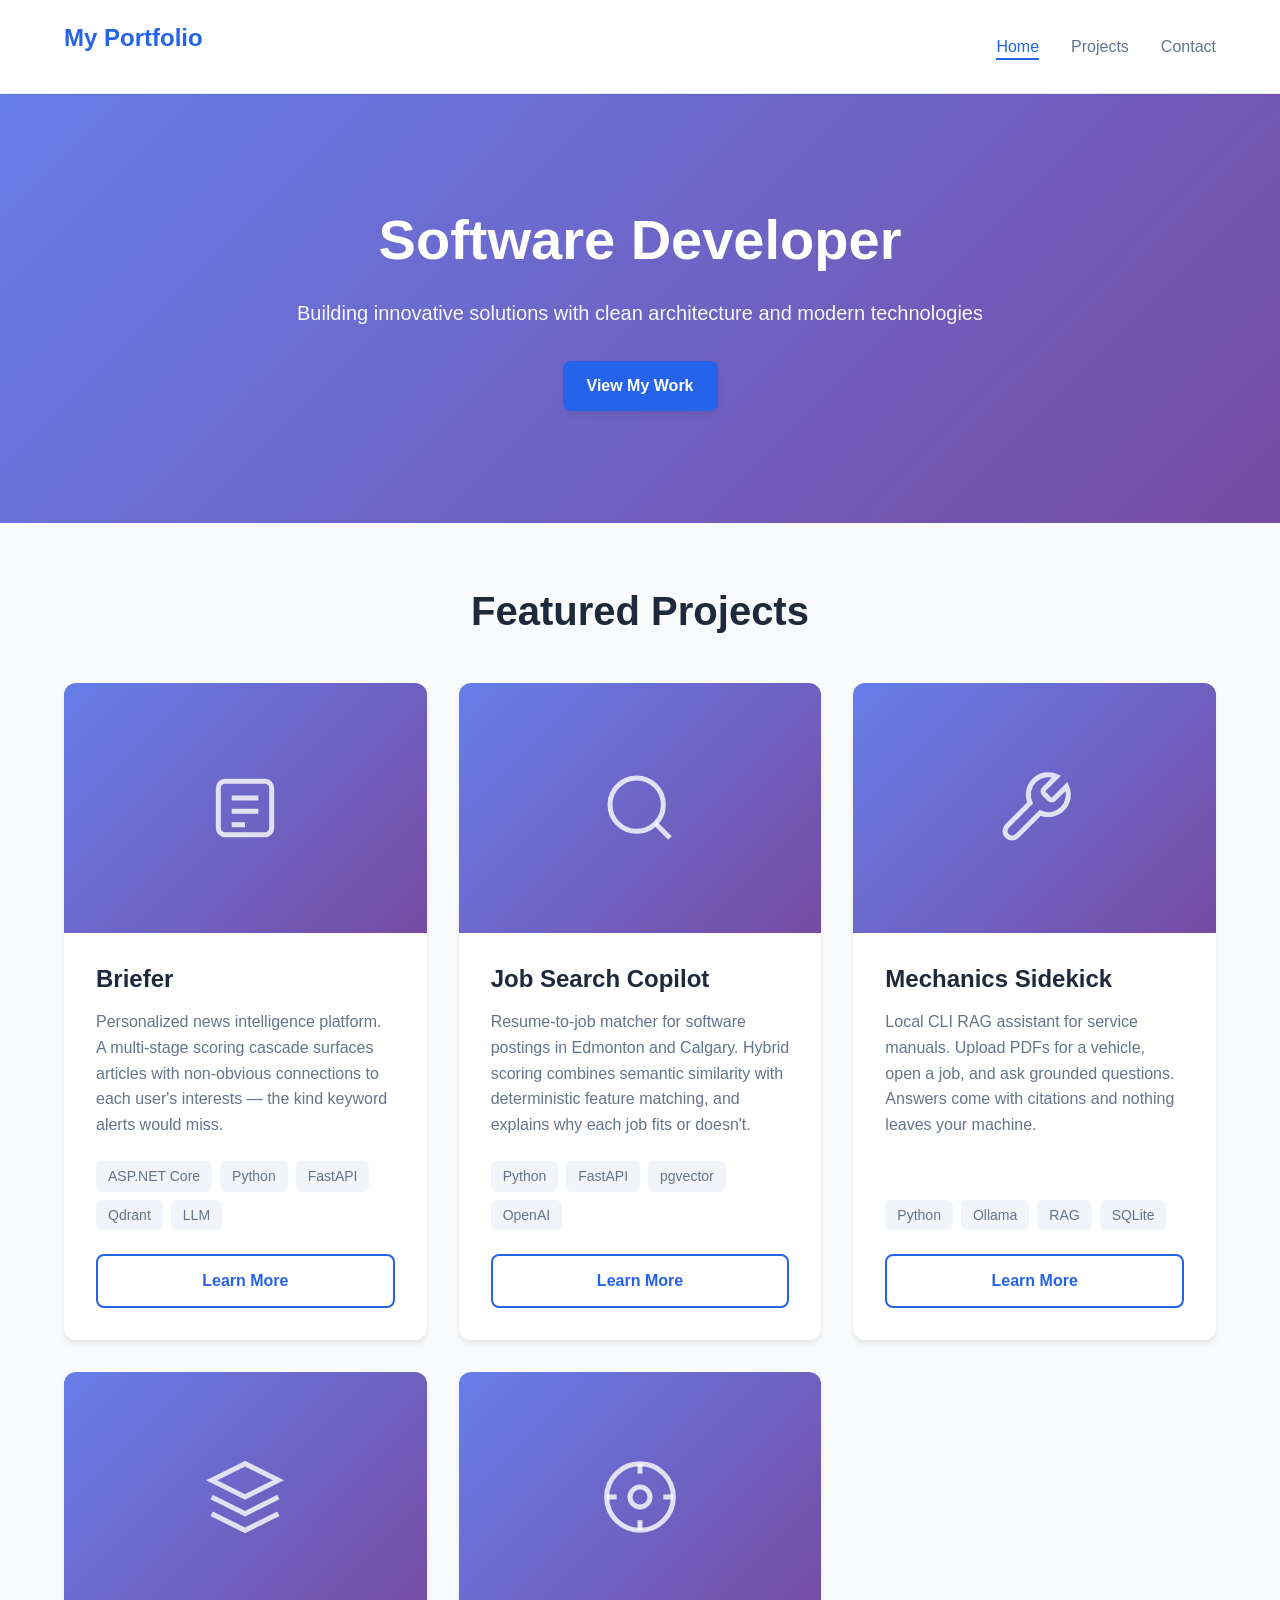
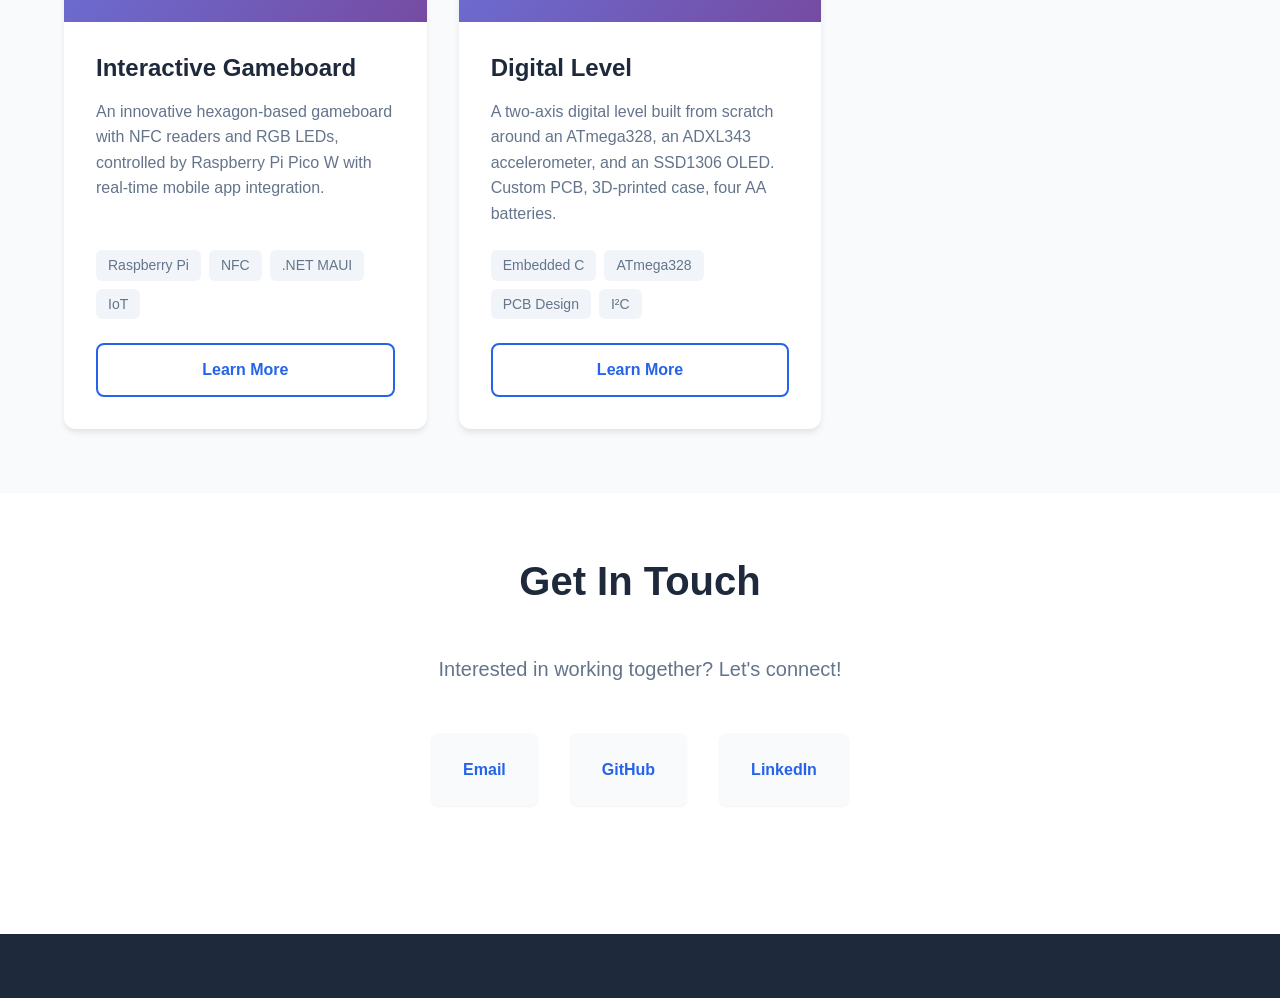
==== index.html @ e0c2ae53 "Add project pages and refresh site content" ====
<!DOCTYPE html>
<html lang="en">
<head>
    <meta charset="UTF-8">
    <meta name="viewport" content="width=device-width, initial-scale=1.0">
    <title>Portfolio - Software Developer</title>
    <link rel="stylesheet" href="css/styles.css">
</head>
<body>
    <header class="header">
        <div class="container">
            <nav class="nav">
                <h1 class="logo">My Portfolio</h1>
                <ul class="nav-links">
                    <li><a href="#home">Home</a></li>
                    <li><a href="#projects">Projects</a></li>
                    <li><a href="#contact">Contact</a></li>
                </ul>
            </nav>
        </div>
    </header>

    <main>
        <!-- Hero Section -->
        <section id="home" class="hero">
            <div class="container">
                <div class="hero-content">
                    <h2 class="hero-title">Software Developer</h2>
                    <p class="hero-subtitle">Building innovative solutions with clean architecture and modern technologies</p>
                    <a href="#projects" class="btn btn-primary">View My Work</a>
                </div>
            </div>
        </section>

        <!-- Projects Section -->
        <section id="projects" class="projects">
            <div class="container">
                <h2 class="section-title">Featured Projects</h2>
                <div class="projects-grid">
                    <!-- Project: Briefer -->
                    <article class="project-card" data-project="briefer">
                        <div class="project-image">
                            <div class="project-placeholder">
                                <svg class="project-icon" viewBox="0 0 24 24" fill="none" stroke="currentColor">
                                    <rect x="4" y="4" width="16" height="16" rx="2"/>
                                    <line x1="8" y1="9" x2="16" y2="9"/>
                                    <line x1="8" y1="13" x2="16" y2="13"/>
                                    <line x1="8" y1="17" x2="12" y2="17"/>
                                </svg>
                            </div>
                        </div>
                        <div class="project-content">
                            <h3 class="project-title">Briefer</h3>
                            <p class="project-description">
                                Personalized news intelligence platform. A multi-stage scoring cascade surfaces articles with non-obvious connections to each user's interests — the kind keyword alerts would miss.
                            </p>
                            <div class="project-tags">
                                <span class="tag">ASP.NET Core</span>
                                <span class="tag">Python</span>
                                <span class="tag">FastAPI</span>
                                <span class="tag">Qdrant</span>
                                <span class="tag">LLM</span>
                            </div>
                            <a href="projects/briefer.html" class="btn btn-secondary">Learn More</a>
                        </div>
                    </article>

                    <!-- Project: Job Search Copilot -->
                    <article class="project-card" data-project="job-search-copilot">
                        <div class="project-image">
                            <div class="project-placeholder">
                                <svg class="project-icon" viewBox="0 0 24 24" fill="none" stroke="currentColor">
                                    <circle cx="11" cy="11" r="8"/>
                                    <line x1="21" y1="21" x2="16.65" y2="16.65"/>
                                </svg>
                            </div>
                        </div>
                        <div class="project-content">
                            <h3 class="project-title">Job Search Copilot</h3>
                            <p class="project-description">
                                Resume-to-job matcher for software postings in Edmonton and Calgary. Hybrid scoring combines semantic similarity with deterministic feature matching, and explains why each job fits or doesn't.
                            </p>
                            <div class="project-tags">
                                <span class="tag">Python</span>
                                <span class="tag">FastAPI</span>
                                <span class="tag">pgvector</span>
                                <span class="tag">OpenAI</span>
                            </div>
                            <a href="projects/job-search-copilot.html" class="btn btn-secondary">Learn More</a>
                        </div>
                    </article>

                    <!-- Project: Mechanics Sidekick -->
                    <article class="project-card" data-project="mechanics-sidekick">
                        <div class="project-image">
                            <div class="project-placeholder">
                                <svg class="project-icon" viewBox="0 0 24 24" fill="none" stroke="currentColor">
                                    <path d="M14.7 6.3a1 1 0 0 0 0 1.4l1.6 1.6a1 1 0 0 0 1.4 0l3.77-3.77a6 6 0 0 1-7.94 7.94l-6.91 6.91a2.12 2.12 0 0 1-3-3l6.91-6.91a6 6 0 0 1 7.94-7.94l-3.76 3.76z"/>
                                </svg>
                            </div>
                        </div>
                        <div class="project-content">
                            <h3 class="project-title">Mechanics Sidekick</h3>
                            <p class="project-description">
                                Local CLI RAG assistant for service manuals. Upload PDFs for a vehicle, open a job, and ask grounded questions. Answers come with citations and nothing leaves your machine.
                            </p>
                            <div class="project-tags">
                                <span class="tag">Python</span>
                                <span class="tag">Ollama</span>
                                <span class="tag">RAG</span>
                                <span class="tag">SQLite</span>
                            </div>
                            <a href="projects/mechanics-sidekick.html" class="btn btn-secondary">Learn More</a>
                        </div>
                    </article>

                    <!-- Project: Interactive Gameboard -->
                    <article class="project-card" data-project="gameboard">
                        <div class="project-image">
                            <div class="project-placeholder">
                                <svg class="project-icon" viewBox="0 0 24 24" fill="none" stroke="currentColor">
                                    <path d="M12 2L2 7l10 5 10-5-10-5z"/>
                                    <path d="M2 17l10 5 10-5"/>
                                    <path d="M2 12l10 5 10-5"/>
                                </svg>
                            </div>
                        </div>
                        <div class="project-content">
                            <h3 class="project-title">Interactive Gameboard</h3>
                            <p class="project-description">
                                An innovative hexagon-based gameboard with NFC readers and RGB LEDs, controlled by Raspberry Pi Pico W with real-time mobile app integration.
                            </p>
                            <div class="project-tags">
                                <span class="tag">Raspberry Pi</span>
                                <span class="tag">NFC</span>
                                <span class="tag">.NET MAUI</span>
                                <span class="tag">IoT</span>
                            </div>
                            <a href="projects/gameboard.html" class="btn btn-secondary">Learn More</a>
                        </div>
                    </article>

                    <!-- Project: Digital Level -->
                    <article class="project-card" data-project="digital-level">
                        <div class="project-image">
                            <div class="project-placeholder">
                                <svg class="project-icon" viewBox="0 0 24 24" fill="none" stroke="currentColor">
                                    <circle cx="12" cy="12" r="10"/>
                                    <circle cx="12" cy="12" r="3"/>
                                    <line x1="12" y1="2" x2="12" y2="5"/>
                                    <line x1="12" y1="19" x2="12" y2="22"/>
                                    <line x1="2" y1="12" x2="5" y2="12"/>
                                    <line x1="19" y1="12" x2="22" y2="12"/>
                                </svg>
                            </div>
                        </div>
                        <div class="project-content">
                            <h3 class="project-title">Digital Level</h3>
                            <p class="project-description">
                                A two-axis digital level built from scratch around an ATmega328, an ADXL343 accelerometer, and an SSD1306 OLED. Custom PCB, 3D-printed case, four AA batteries.
                            </p>
                            <div class="project-tags">
                                <span class="tag">Embedded C</span>
                                <span class="tag">ATmega328</span>
                                <span class="tag">PCB Design</span>
                                <span class="tag">I²C</span>
                            </div>
                            <a href="projects/digital-level.html" class="btn btn-secondary">Learn More</a>
                        </div>
                    </article>
                </div>
            </div>
        </section>

        <!-- Contact Section -->
        <section id="contact" class="contact">
            <div class="container">
                <h2 class="section-title">Get In Touch</h2>
                <p class="contact-text">Interested in working together? Let's connect!</p>
                <div class="contact-links">
                    <a href="mailto:mark@bohaychuk.com" class="contact-link">Email</a>
                    <a href="https://github.com/mbohaychuk" class="contact-link" target="_blank">GitHub</a>
                    <a href="https://www.linkedin.com/in/mark-bohaychuk-a47a1b263" class="contact-link" target="_blank">LinkedIn</a>
                </div>
            </div>
        </section>
    </main>

    <footer class="footer">
        <div class="container">

        </div>
    </footer>

    <script src="js/main.js"></script>
</body>
</html>
---- css/styles.css ----
/* ===========================
   CSS Reset & Base Styles
   =========================== */
* {
    margin: 0;
    padding: 0;
    box-sizing: border-box;
}

:root {
    /* Color Palette */
    --primary-color: #2563eb;
    --primary-dark: #1e40af;
    --secondary-color: #64748b;
    --accent-color: #0ea5e9;
    --text-primary: #1e293b;
    --text-secondary: #64748b;
    --bg-primary: #ffffff;
    --bg-secondary: #f8fafc;
    --bg-tertiary: #f1f5f9;
    --border-color: #e2e8f0;
    --shadow-sm: 0 1px 2px 0 rgba(0, 0, 0, 0.05);
    --shadow-md: 0 4px 6px -1px rgba(0, 0, 0, 0.1);
    --shadow-lg: 0 10px 15px -3px rgba(0, 0, 0, 0.1);
    --shadow-xl: 0 20px 25px -5px rgba(0, 0, 0, 0.1);
    
    /* Typography */
    --font-primary: -apple-system, BlinkMacSystemFont, 'Segoe UI', Roboto, 'Helvetica Neue', Arial, sans-serif;
    --font-mono: 'Courier New', Courier, monospace;
    
    /* Spacing */
    --spacing-xs: 0.5rem;
    --spacing-sm: 1rem;
    --spacing-md: 1.5rem;
    --spacing-lg: 2rem;
    --spacing-xl: 3rem;
    --spacing-2xl: 4rem;
    
    /* Border Radius */
    --radius-sm: 0.375rem;
    --radius-md: 0.5rem;
    --radius-lg: 0.75rem;
    --radius-xl: 1rem;
    
    /* Transitions */
    --transition-fast: 150ms ease-in-out;
    --transition-base: 250ms ease-in-out;
    --transition-slow: 350ms ease-in-out;
}

html {
    scroll-behavior: smooth;
}

body {
    font-family: var(--font-primary);
    font-size: 16px;
    line-height: 1.6;
    color: var(--text-primary);
    background-color: var(--bg-primary);
    overflow-x: hidden;
}

/* ===========================
   Typography
   =========================== */
h1, h2, h3, h4, h5, h6 {
    font-weight: 700;
    line-height: 1.2;
    margin-bottom: var(--spacing-sm);
}

h1 { font-size: 2.5rem; }
h2 { font-size: 2rem; }
h3 { font-size: 1.5rem; }
h4 { font-size: 1.25rem; }

p {
    margin-bottom: var(--spacing-sm);
}

a {
    color: var(--primary-color);
    text-decoration: none;
    transition: color var(--transition-fast);
}

a:hover {
    color: var(--primary-dark);
}

/* ===========================
   Layout Components
   =========================== */
.container {
    max-width: 1200px;
    margin: 0 auto;
    padding: 0 var(--spacing-md);
}

/* ===========================
   Header & Navigation
   =========================== */
.header {
    background-color: var(--bg-primary);
    border-bottom: 1px solid var(--border-color);
    position: sticky;
    top: 0;
    z-index: 1000;
    box-shadow: var(--shadow-sm);
}

.nav {
    display: flex;
    justify-content: space-between;
    align-items: center;
    padding: var(--spacing-md) 0;
}

.logo {
    font-size: 1.5rem;
    font-weight: 700;
    color: var(--primary-color);
}

.logo a {
    color: var(--primary-color);
}

.nav-links {
    display: flex;
    list-style: none;
    gap: var(--spacing-lg);
}

.nav-links a {
    color: var(--text-secondary);
    font-weight: 500;
    transition: color var(--transition-fast);
}

.nav-links a:hover {
    color: var(--primary-color);
}

.back-link {
    color: var(--text-secondary);
    font-weight: 500;
    display: flex;
    align-items: center;
    gap: var(--spacing-xs);
    transition: color var(--transition-fast);
}

.back-link:hover {
    color: var(--primary-color);
}

/* ===========================
   Hero Section
   =========================== */
.hero {
    background: linear-gradient(135deg, #667eea 0%, #764ba2 100%);
    color: white;
    padding: var(--spacing-2xl) 0;
    text-align: center;
}

.hero-content {
    max-width: 800px;
    margin: 0 auto;
    padding: var(--spacing-xl) 0;
}

.hero-title {
    font-size: 3.5rem;
    margin-bottom: var(--spacing-md);
    animation: fadeInUp 0.8s ease-out;
}

.hero-subtitle {
    font-size: 1.25rem;
    margin-bottom: var(--spacing-lg);
    opacity: 0.95;
    animation: fadeInUp 1s ease-out;
}

@keyframes fadeInUp {
    from {
        opacity: 0;
        transform: translateY(30px);
    }
    to {
        opacity: 1;
        transform: translateY(0);
    }
}

/* ===========================
   Buttons
   =========================== */
.btn {
    display: inline-block;
    padding: 0.75rem 1.5rem;
    border-radius: var(--radius-md);
    font-weight: 600;
    text-align: center;
    cursor: pointer;
    transition: all var(--transition-base);
    border: none;
    font-size: 1rem;
}

.btn-primary {
    background-color: var(--primary-color);
    color: white;
    box-shadow: var(--shadow-md);
}

.btn-primary:hover {
    background-color: var(--primary-dark);
    transform: translateY(-2px);
    box-shadow: var(--shadow-lg);
}

.btn-secondary {
    background-color: transparent;
    color: var(--primary-color);
    border: 2px solid var(--primary-color);
}

.btn-secondary:hover {
    background-color: var(--primary-color);
    color: white;
    transform: translateY(-2px);
}

/* ===========================
   Projects Section
   =========================== */
.projects {
    padding: var(--spacing-2xl) 0;
    background-color: var(--bg-secondary);
}

.section-title {
    text-align: center;
    font-size: 2.5rem;
    margin-bottom: var(--spacing-xl);
    color: var(--text-primary);
}

.projects-grid {
    display: grid;
    grid-template-columns: repeat(auto-fit, minmax(300px, 1fr));
    gap: var(--spacing-lg);
    margin-top: var(--spacing-xl);
}

.project-card {
    background-color: var(--bg-primary);
    border-radius: var(--radius-lg);
    overflow: hidden;
    box-shadow: var(--shadow-md);
    transition: all var(--transition-base);
    display: flex;
    flex-direction: column;
}

.project-card:hover {
    transform: translateY(-8px);
    box-shadow: var(--shadow-xl);
}

.project-image {
    height: 250px;
    background: linear-gradient(135deg, #667eea 0%, #764ba2 100%);
    display: flex;
    align-items: center;
    justify-content: center;
}

.project-placeholder {
    width: 100%;
    height: 100%;
    display: flex;
    align-items: center;
    justify-content: center;
}

.project-icon {
    width: 80px;
    height: 80px;
    stroke-width: 1.5;
    color: rgba(255, 255, 255, 0.8);
}

.project-content {
    padding: var(--spacing-lg);
    flex: 1;
    display: flex;
    flex-direction: column;
}

.project-title {
    font-size: 1.5rem;
    margin-bottom: var(--spacing-sm);
    color: var(--text-primary);
}

.project-description {
    color: var(--text-secondary);
    margin-bottom: var(--spacing-md);
    flex: 1;
}

.project-tags {
    display: flex;
    flex-wrap: wrap;
    gap: var(--spacing-xs);
    margin-bottom: var(--spacing-md);
}

.tag {
    background-color: var(--bg-tertiary);
    color: var(--text-secondary);
    padding: 0.25rem 0.75rem;
    border-radius: var(--radius-sm);
    font-size: 0.875rem;
    font-weight: 500;
}

/* ===========================
   Project Detail Page
   =========================== */
.project-detail {
    padding: var(--spacing-xl) 0;
}

.project-header {
    text-align: center;
    margin-bottom: var(--spacing-xl);
    padding: var(--spacing-xl) 0;
    background: linear-gradient(135deg, #667eea 0%, #764ba2 100%);
    color: white;
    border-radius: var(--radius-lg);
}

.project-detail-title {
    font-size: 3rem;
    margin-bottom: var(--spacing-sm);
}

.project-detail-subtitle {
    font-size: 1.25rem;
    opacity: 0.95;
}

.project-section {
    margin-bottom: var(--spacing-xl);
}

.project-section h2 {
    font-size: 2rem;
    margin-bottom: var(--spacing-md);
    color: var(--text-primary);
    border-bottom: 3px solid var(--primary-color);
    padding-bottom: var(--spacing-sm);
}

.project-text {
    color: var(--text-secondary);
    font-size: 1.125rem;
    line-height: 1.8;
    margin-bottom: var(--spacing-md);
}

.feature-list {
    list-style: none;
    padding: 0;
}

.feature-list li {
    padding: var(--spacing-md);
    margin-bottom: var(--spacing-sm);
    background-color: var(--bg-secondary);
    border-left: 4px solid var(--primary-color);
    border-radius: var(--radius-sm);
}

.feature-list strong {
    color: var(--primary-color);
}

.tech-grid,
.architecture-grid {
    display: grid;
    grid-template-columns: repeat(auto-fit, minmax(250px, 1fr));
    gap: var(--spacing-md);
    margin-top: var(--spacing-md);
}

.tech-item,
.architecture-item {
    background-color: var(--bg-secondary);
    padding: var(--spacing-lg);
    border-radius: var(--radius-md);
    box-shadow: var(--shadow-sm);
}

.tech-item h3,
.architecture-item h3 {
    color: var(--primary-color);
    margin-bottom: var(--spacing-sm);
    font-size: 1.25rem;
}

.tech-item ul,
.architecture-item ul {
    list-style: none;
    padding: 0;
}

.tech-item li,
.architecture-item li {
    padding: var(--spacing-xs) 0;
    color: var(--text-secondary);
}

.tech-item li:before {
    content: "▸ ";
    color: var(--primary-color);
    font-weight: bold;
}

.highlight-box {
    background-color: var(--bg-secondary);
    border-left: 4px solid var(--accent-color);
    padding: var(--spacing-lg);
    margin-bottom: var(--spacing-md);
    border-radius: var(--radius-sm);
}

.highlight-box h3 {
    color: var(--accent-color);
    margin-bottom: var(--spacing-sm);
}

.highlight-box p {
    color: var(--text-secondary);
    line-height: 1.8;
}

/* Media Grid */
.media-grid {
    display: grid;
    grid-template-columns: repeat(auto-fit, minmax(280px, 1fr));
    gap: var(--spacing-md);
    margin-top: var(--spacing-md);
}

.media-item {
    background-color: var(--bg-secondary);
    border-radius: var(--radius-md);
    overflow: hidden;
    box-shadow: var(--shadow-sm);
    transition: transform var(--transition-base);
}

.media-item img {
    width: 100%;
    height: auto;
    display: block;
    object-fit: contain;
}

.media-item:hover {
    transform: scale(1.02);
}

.media-item.placeholder {
    height: 250px;
    display: flex;
    align-items: center;
    justify-content: center;
    background: linear-gradient(135deg, #e0e7ff 0%, #cffafe 100%);
}

.media-item.placeholder.video {
    background: linear-gradient(135deg, #fce7f3 0%, #ddd6fe 100%);
}

.media-item p {
    color: var(--text-secondary);
    font-weight: 600;
}

.media-note {
    margin-top: var(--spacing-md);
    color: var(--text-secondary);
    font-style: italic;
    text-align: center;
}

.project-cta {
    text-align: center;
    margin-top: var(--spacing-2xl);
    padding-top: var(--spacing-xl);
    border-top: 1px solid var(--border-color);
}

/* ===========================
   Contact Section
   =========================== */
.contact {
    padding: var(--spacing-2xl) 0;
    text-align: center;
}

.contact-text {
    font-size: 1.25rem;
    color: var(--text-secondary);
    margin-bottom: var(--spacing-xl);
}

.contact-links {
    display: flex;
    justify-content: center;
    gap: var(--spacing-lg);
    flex-wrap: wrap;
}

.contact-link {
    padding: var(--spacing-md) var(--spacing-lg);
    background-color: var(--bg-secondary);
    border-radius: var(--radius-md);
    font-weight: 600;
    transition: all var(--transition-base);
    box-shadow: var(--shadow-sm);
}

.contact-link:hover {
    background-color: var(--primary-color);
    color: white;
    transform: translateY(-4px);
    box-shadow: var(--shadow-md);
}

/* ===========================
   Footer
   =========================== */
.footer {
    background-color: var(--text-primary);
    color: white;
    text-align: center;
    padding: var(--spacing-lg) 0;
    margin-top: var(--spacing-2xl);
}

.footer p {
    margin: 0;
    opacity: 0.8;
}

/* ===========================
   Responsive Design
   =========================== */
@media (max-width: 768px) {
    .hero-title {
        font-size: 2.5rem;
    }
    
    .hero-subtitle {
        font-size: 1.125rem;
    }
    
    .nav-links {
        gap: var(--spacing-md);
    }
    
    .projects-grid {
        grid-template-columns: 1fr;
    }
    
    .project-detail-title {
        font-size: 2rem;
    }
    
    .section-title {
        font-size: 2rem;
    }
    
    .tech-grid,
    .architecture-grid {
        grid-template-columns: 1fr;
    }
    
    .contact-links {
        flex-direction: column;
        align-items: center;
    }
    
    .contact-link {
        width: 100%;
        max-width: 300px;
    }
}

@media (max-width: 480px) {
    .hero-title {
        font-size: 2rem;
    }
    
    .nav-links {
        flex-direction: column;
        gap: var(--spacing-xs);
        font-size: 0.875rem;
    }
    
    h1 { font-size: 2rem; }
    h2 { font-size: 1.75rem; }
    h3 { font-size: 1.25rem; }
    
    .project-card {
        margin-bottom: var(--spacing-md);
    }
}

/* ===========================
   Utility Classes
   =========================== */
.text-center { text-align: center; }
.mt-1 { margin-top: var(--spacing-sm); }
.mt-2 { margin-top: var(--spacing-md); }
.mt-3 { margin-top: var(--spacing-lg); }
.mb-1 { margin-bottom: var(--spacing-sm); }
.mb-2 { margin-bottom: var(--spacing-md); }
.mb-3 { margin-bottom: var(--spacing-lg); }
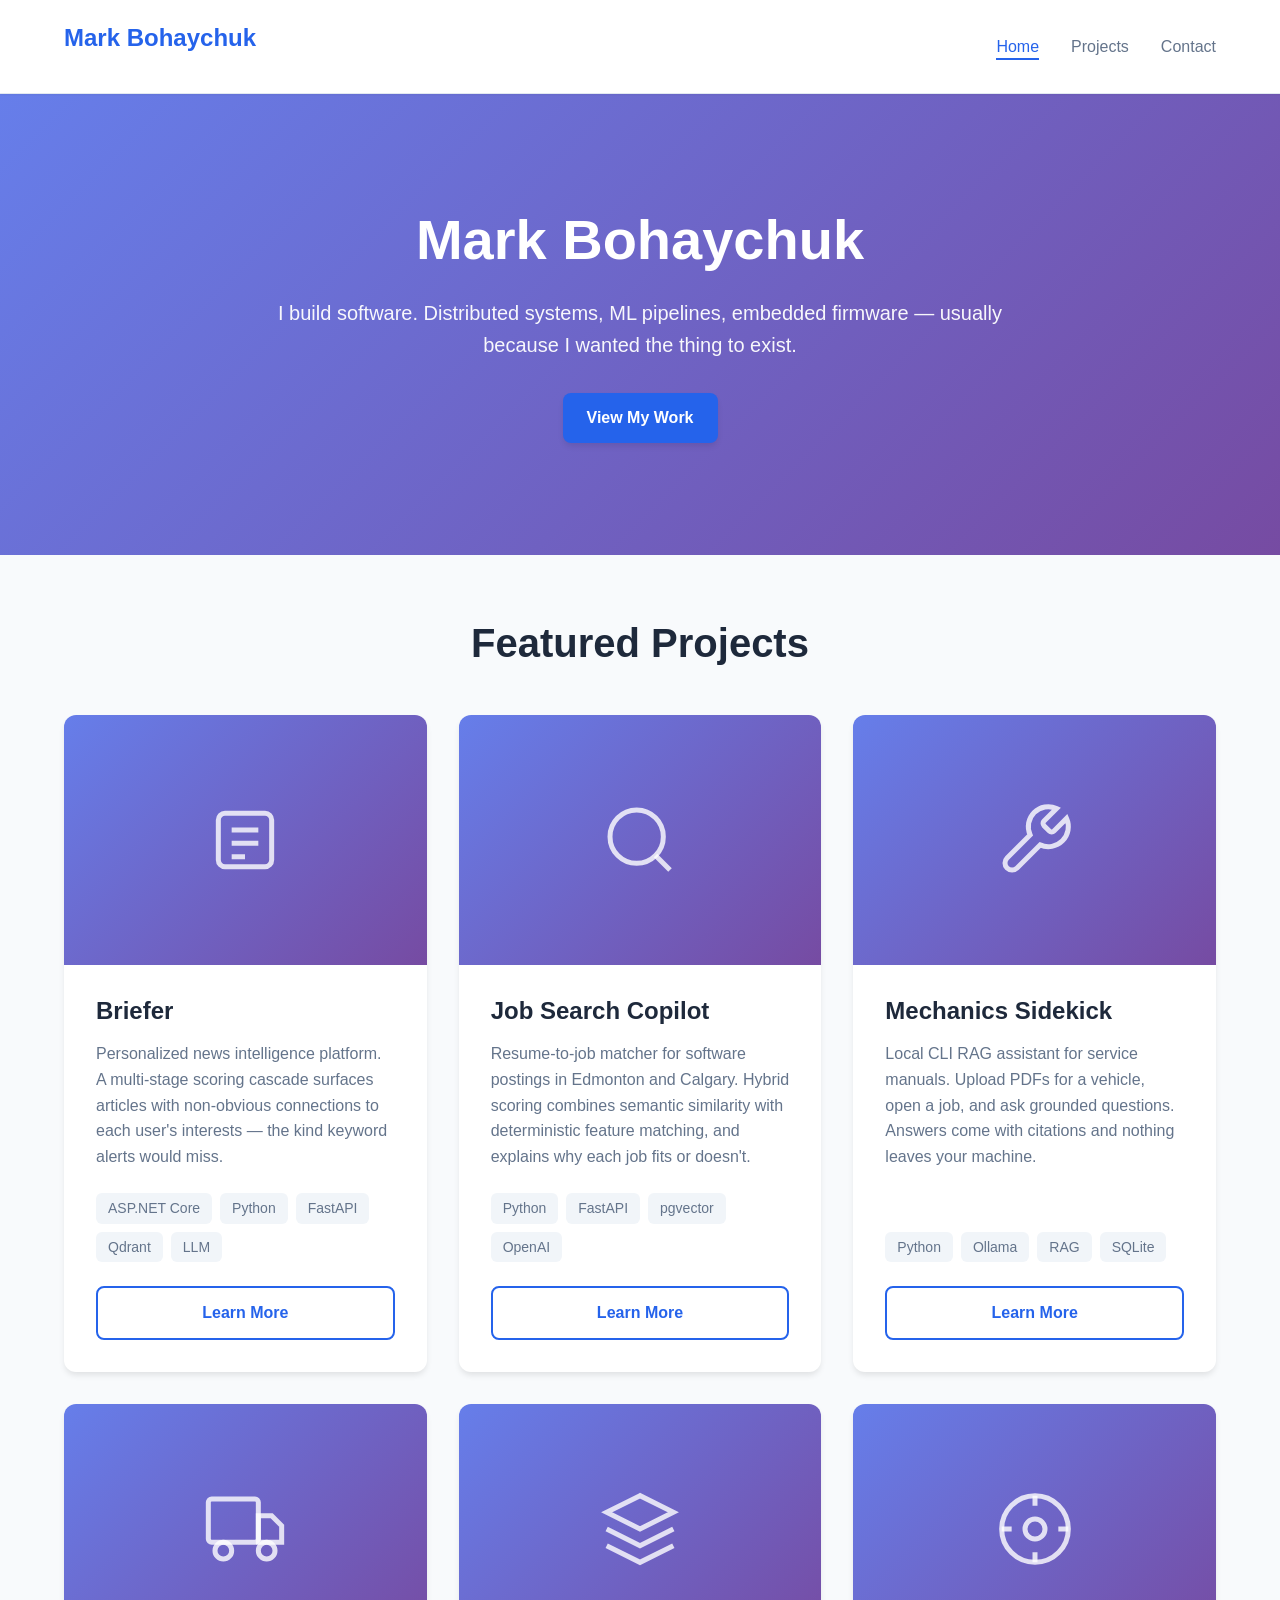
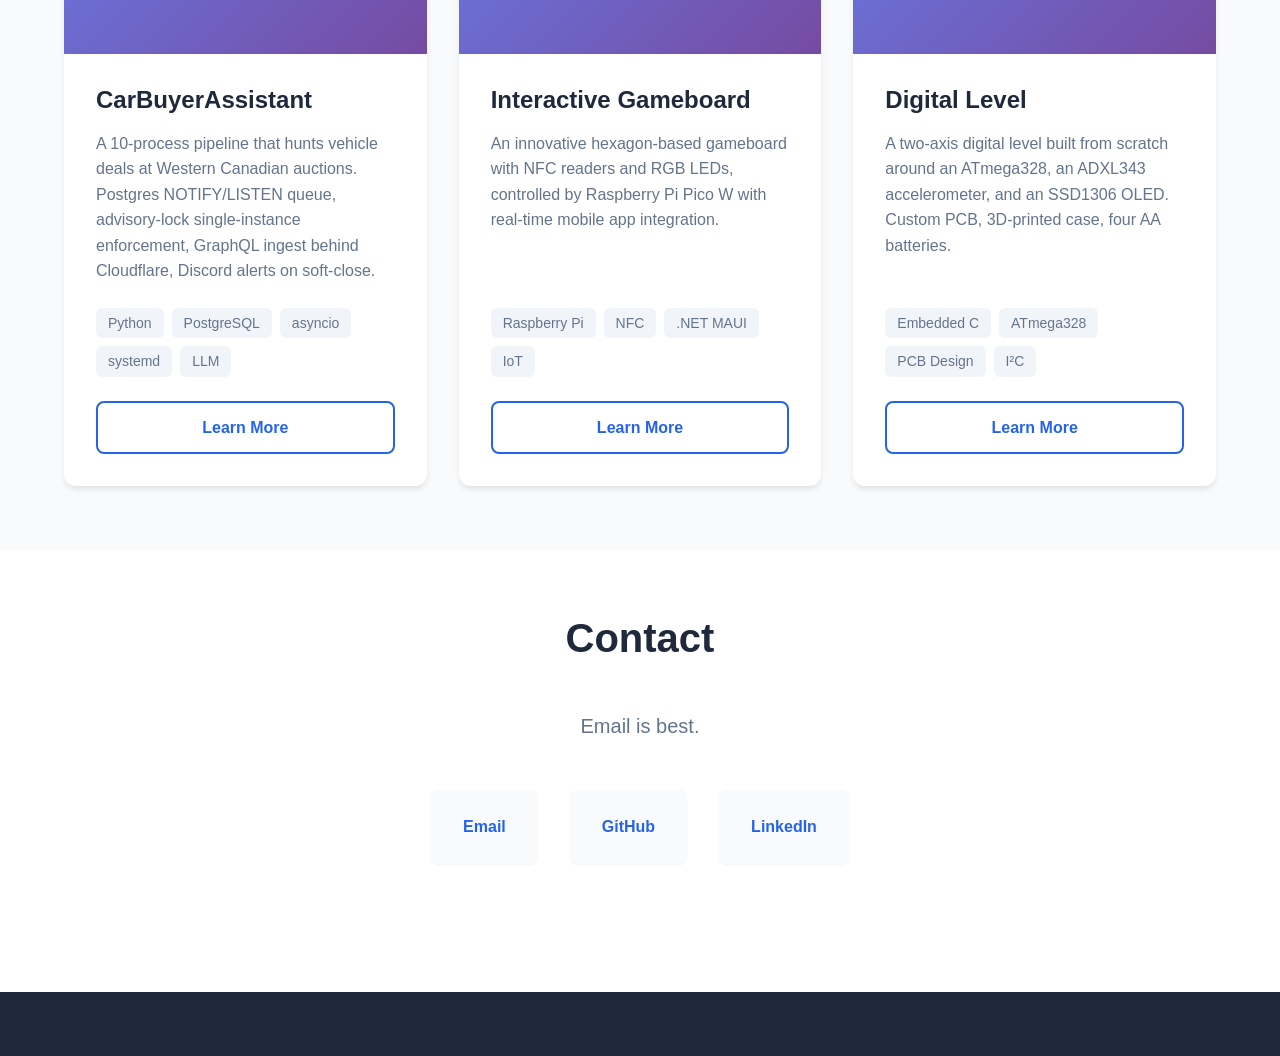
==== commit c7a5237b: "feat: replace generic hero/logo/contact copy with name and direct voice 'My Portfolio' logo and 'Sof" ====
--- a/index.html
+++ b/index.html
@@ -3,14 +3,14 @@
 <head>
     <meta charset="UTF-8">
     <meta name="viewport" content="width=device-width, initial-scale=1.0">
-    <title>Portfolio - Software Developer</title>
+    <title>Mark Bohaychuk</title>
     <link rel="stylesheet" href="css/styles.css">
 </head>
 <body>
     <header class="header">
         <div class="container">
             <nav class="nav">
-                <h1 class="logo">My Portfolio</h1>
+                <h1 class="logo">Mark Bohaychuk</h1>
                 <ul class="nav-links">
                     <li><a href="#home">Home</a></li>
                     <li><a href="#projects">Projects</a></li>
@@ -25,8 +25,8 @@
         <section id="home" class="hero">
             <div class="container">
                 <div class="hero-content">
-                    <h2 class="hero-title">Software Developer</h2>
-                    <p class="hero-subtitle">Building innovative solutions with clean architecture and modern technologies</p>
+                    <h2 class="hero-title">Mark Bohaychuk</h2>
+                    <p class="hero-subtitle">I build software. Distributed systems, ML pipelines, embedded firmware — usually because I wanted the thing to exist.</p>
                     <a href="#projects" class="btn btn-primary">View My Work</a>
                 </div>
             </div>
@@ -114,6 +114,34 @@
                         </div>
                     </article>
 
+                    <!-- Project: CarBuyerAssistant -->
+                    <article class="project-card" data-project="carbuyer">
+                        <div class="project-image">
+                            <div class="project-placeholder">
+                                <svg class="project-icon" viewBox="0 0 24 24" fill="none" stroke="currentColor">
+                                    <rect x="1" y="3" width="15" height="13" rx="1"/>
+                                    <polygon points="16 8 20 8 23 11 23 16 16 16 16 8"/>
+                                    <circle cx="5.5" cy="18.5" r="2.5"/>
+                                    <circle cx="18.5" cy="18.5" r="2.5"/>
+                                </svg>
+                            </div>
+                        </div>
+                        <div class="project-content">
+                            <h3 class="project-title">CarBuyerAssistant</h3>
+                            <p class="project-description">
+                                A 10-process pipeline that hunts vehicle deals at Western Canadian auctions. Postgres NOTIFY/LISTEN queue, advisory-lock single-instance enforcement, GraphQL ingest behind Cloudflare, Discord alerts on soft-close.
+                            </p>
+                            <div class="project-tags">
+                                <span class="tag">Python</span>
+                                <span class="tag">PostgreSQL</span>
+                                <span class="tag">asyncio</span>
+                                <span class="tag">systemd</span>
+                                <span class="tag">LLM</span>
+                            </div>
+                            <a href="projects/carbuyer.html" class="btn btn-secondary">Learn More</a>
+                        </div>
+                    </article>
+
                     <!-- Project: Interactive Gameboard -->
                     <article class="project-card" data-project="gameboard">
                         <div class="project-image">
@@ -175,8 +203,8 @@
         <!-- Contact Section -->
         <section id="contact" class="contact">
             <div class="container">
-                <h2 class="section-title">Get In Touch</h2>
-                <p class="contact-text">Interested in working together? Let's connect!</p>
+                <h2 class="section-title">Contact</h2>
+                <p class="contact-text">Email is best.</p>
                 <div class="contact-links">
                     <a href="mailto:mark@bohaychuk.com" class="contact-link">Email</a>
                     <a href="https://github.com/mbohaychuk" class="contact-link" target="_blank">GitHub</a>
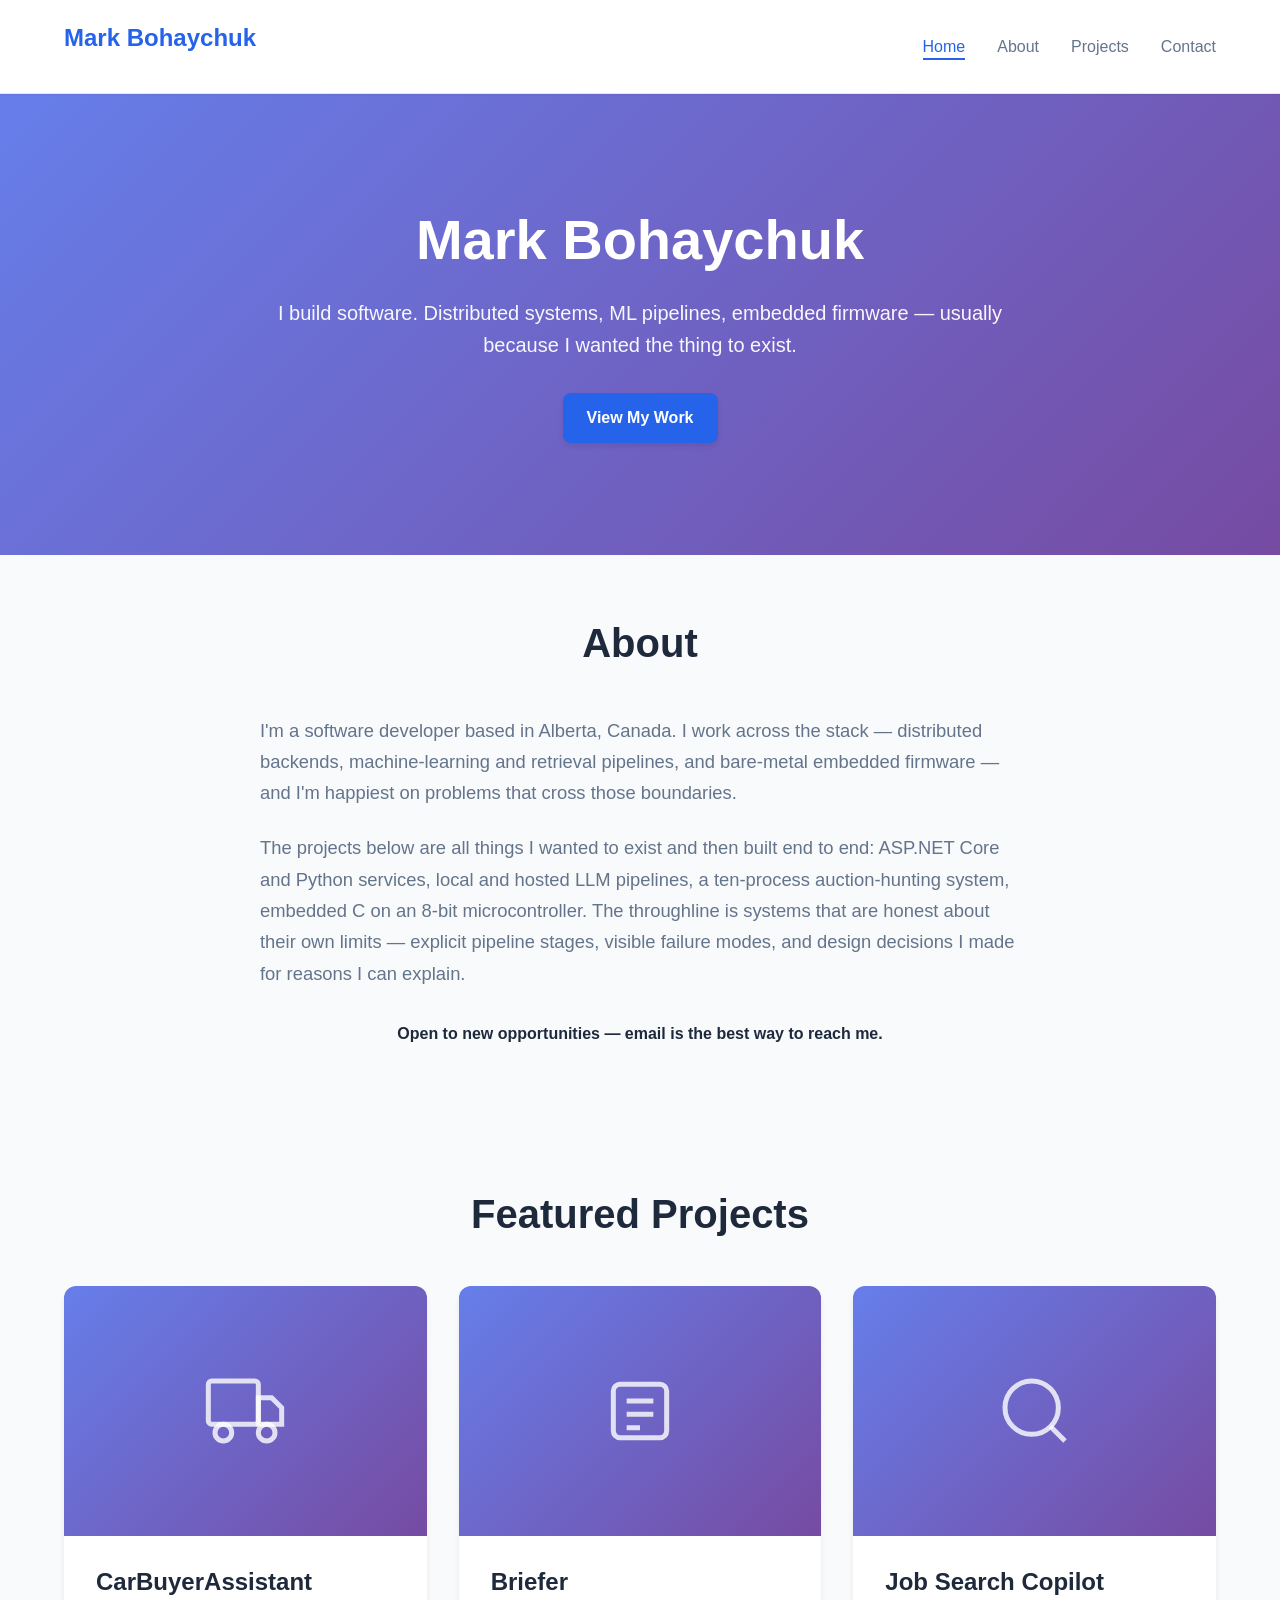
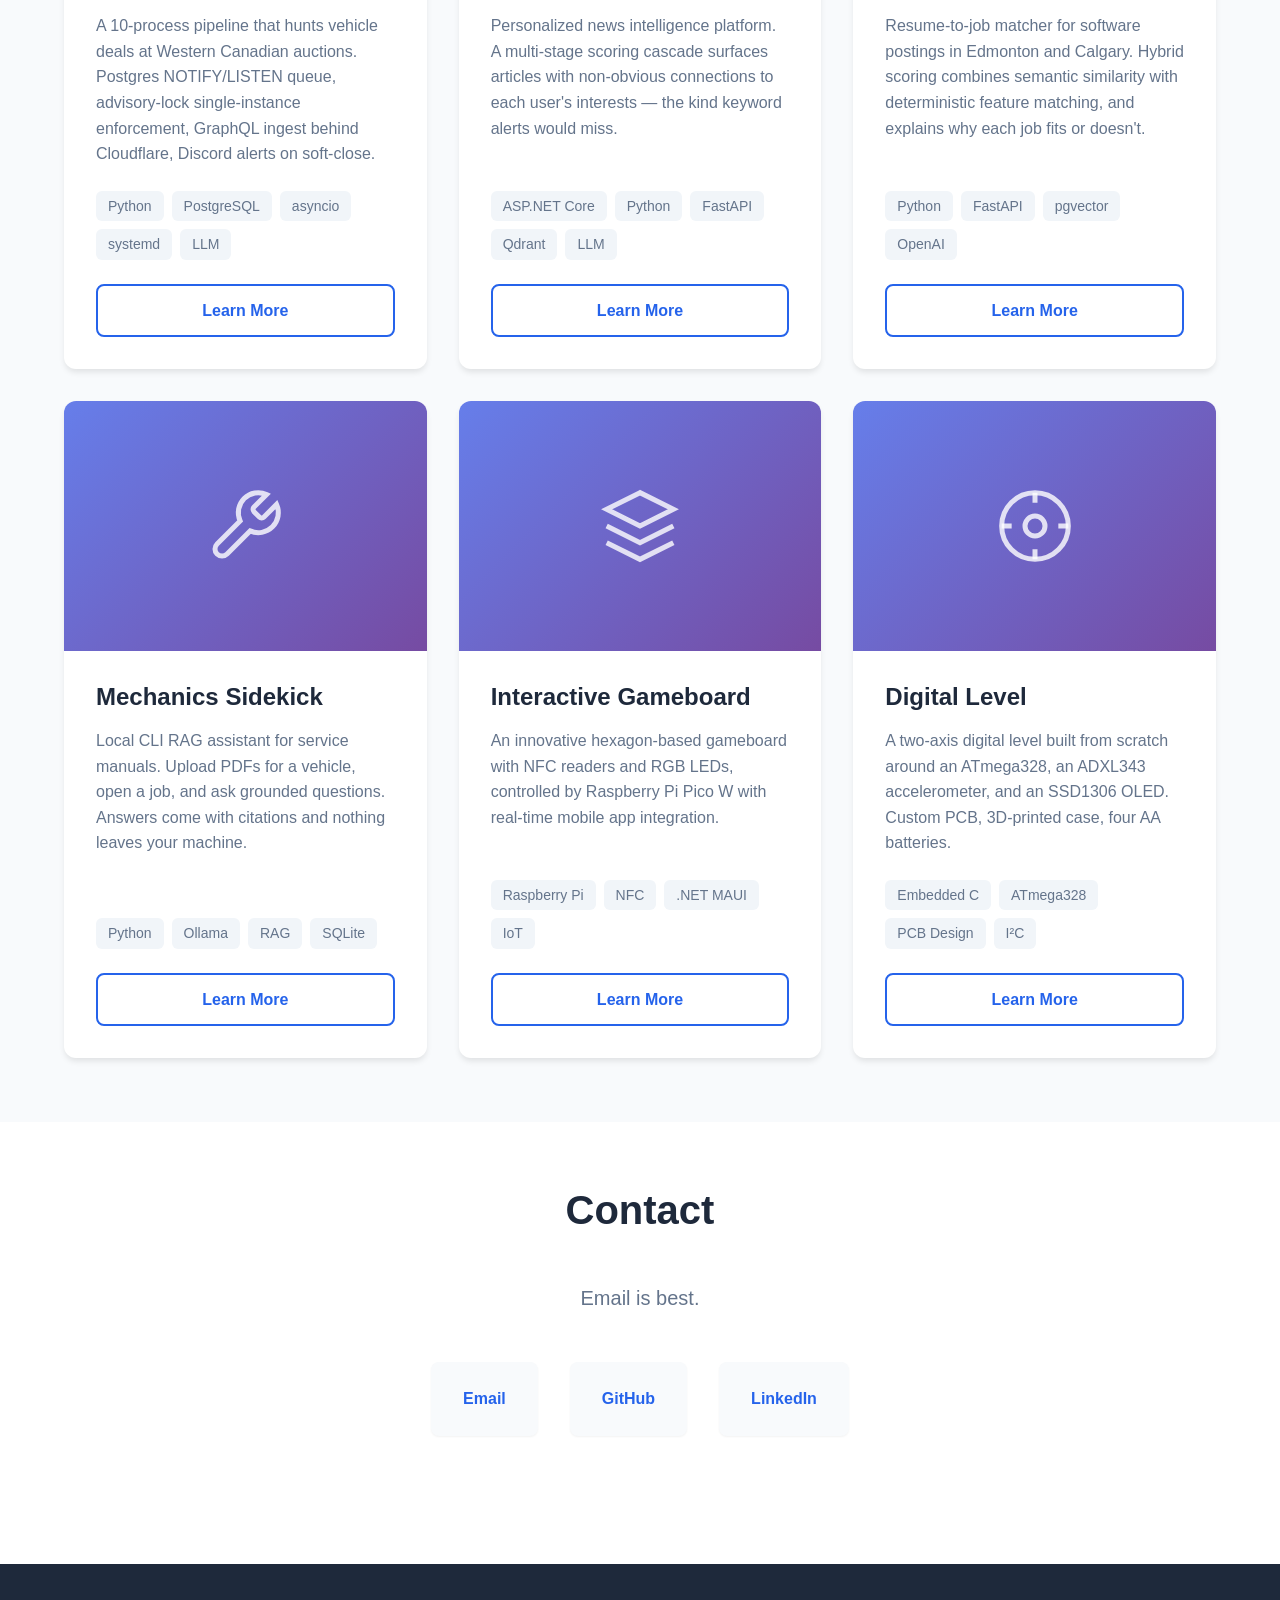
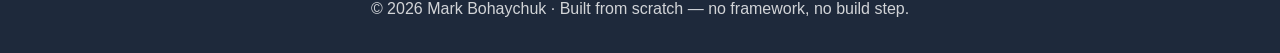
==== commit 5392e29c: "feat: add About section, reorder projects, populate footers Recruiter-facing improvements: - Add an " ====
--- a/index.html
+++ b/index.html
@@ -13,6 +13,7 @@
                 <h1 class="logo">Mark Bohaychuk</h1>
                 <ul class="nav-links">
                     <li><a href="#home">Home</a></li>
+                    <li><a href="#about">About</a></li>
                     <li><a href="#projects">Projects</a></li>
                     <li><a href="#contact">Contact</a></li>
                 </ul>
@@ -32,11 +33,56 @@
             </div>
         </section>
 
+        <!-- About Section -->
+        <section id="about" class="about">
+            <div class="container">
+                <h2 class="section-title">About</h2>
+                <div class="about-content">
+                    <p class="about-text">
+                        I'm a software developer based in Alberta, Canada. I work across the stack &mdash; distributed backends, machine-learning and retrieval pipelines, and bare-metal embedded firmware &mdash; and I'm happiest on problems that cross those boundaries.
+                    </p>
+                    <p class="about-text">
+                        The projects below are all things I wanted to exist and then built end to end: ASP.NET Core and Python services, local and hosted LLM pipelines, a ten-process auction-hunting system, embedded C on an 8-bit microcontroller. The throughline is systems that are honest about their own limits &mdash; explicit pipeline stages, visible failure modes, and design decisions I made for reasons I can explain.
+                    </p>
+                    <!-- TODO (Mark): add a resume PDF link here, e.g. <a href="resume.pdf" class="btn btn-secondary">Download Resume</a> -->
+                    <p class="about-status">Open to new opportunities &mdash; email is the best way to reach me.</p>
+                </div>
+            </div>
+        </section>
+
         <!-- Projects Section -->
         <section id="projects" class="projects">
             <div class="container">
                 <h2 class="section-title">Featured Projects</h2>
                 <div class="projects-grid">
+                    <!-- Project: CarBuyerAssistant -->
+                    <article class="project-card" data-project="carbuyer">
+                        <div class="project-image">
+                            <div class="project-placeholder">
+                                <svg class="project-icon" viewBox="0 0 24 24" fill="none" stroke="currentColor">
+                                    <rect x="1" y="3" width="15" height="13" rx="1"/>
+                                    <polygon points="16 8 20 8 23 11 23 16 16 16 16 8"/>
+                                    <circle cx="5.5" cy="18.5" r="2.5"/>
+                                    <circle cx="18.5" cy="18.5" r="2.5"/>
+                                </svg>
+                            </div>
+                        </div>
+                        <div class="project-content">
+                            <h3 class="project-title">CarBuyerAssistant</h3>
+                            <p class="project-description">
+                                A 10-process pipeline that hunts vehicle deals at Western Canadian auctions. Postgres NOTIFY/LISTEN queue, advisory-lock single-instance enforcement, GraphQL ingest behind Cloudflare, Discord alerts on soft-close.
+                            </p>
+                            <div class="project-tags">
+                                <span class="tag">Python</span>
+                                <span class="tag">PostgreSQL</span>
+                                <span class="tag">asyncio</span>
+                                <span class="tag">systemd</span>
+                                <span class="tag">LLM</span>
+                            </div>
+                            <a href="projects/carbuyer.html" class="btn btn-secondary">Learn More</a>
+                        </div>
+                    </article>
+
                     <!-- Project: Briefer -->
                     <article class="project-card" data-project="briefer">
                         <div class="project-image">
@@ -111,34 +157,6 @@
                                 <span class="tag">SQLite</span>
                             </div>
                             <a href="projects/mechanics-sidekick.html" class="btn btn-secondary">Learn More</a>
-                        </div>
-                    </article>
-
-                    <!-- Project: CarBuyerAssistant -->
-                    <article class="project-card" data-project="carbuyer">
-                        <div class="project-image">
-                            <div class="project-placeholder">
-                                <svg class="project-icon" viewBox="0 0 24 24" fill="none" stroke="currentColor">
-                                    <rect x="1" y="3" width="15" height="13" rx="1"/>
-                                    <polygon points="16 8 20 8 23 11 23 16 16 16 16 8"/>
-                                    <circle cx="5.5" cy="18.5" r="2.5"/>
-                                    <circle cx="18.5" cy="18.5" r="2.5"/>
-                                </svg>
-                            </div>
-                        </div>
-                        <div class="project-content">
-                            <h3 class="project-title">CarBuyerAssistant</h3>
-                            <p class="project-description">
-                                A 10-process pipeline that hunts vehicle deals at Western Canadian auctions. Postgres NOTIFY/LISTEN queue, advisory-lock single-instance enforcement, GraphQL ingest behind Cloudflare, Discord alerts on soft-close.
-                            </p>
-                            <div class="project-tags">
-                                <span class="tag">Python</span>
-                                <span class="tag">PostgreSQL</span>
-                                <span class="tag">asyncio</span>
-                                <span class="tag">systemd</span>
-                                <span class="tag">LLM</span>
-                            </div>
-                            <a href="projects/carbuyer.html" class="btn btn-secondary">Learn More</a>
                         </div>
                     </article>
 
@@ -216,7 +234,7 @@
 
     <footer class="footer">
         <div class="container">
-
+            <p>&copy; 2026 Mark Bohaychuk &middot; Built from scratch &mdash; no framework, no build step.</p>
         </div>
     </footer>
 
--- a/css/styles.css
+++ b/css/styles.css
@@ -510,6 +510,33 @@
 }
 
 /* ===========================
+   About Section
+   =========================== */
+.about {
+    padding: var(--spacing-2xl) 0;
+    background-color: var(--bg-secondary);
+}
+
+.about-content {
+    max-width: 760px;
+    margin: 0 auto;
+}
+
+.about-text {
+    font-size: 1.15rem;
+    line-height: 1.7;
+    color: var(--text-secondary);
+    margin-bottom: var(--spacing-md);
+}
+
+.about-status {
+    text-align: center;
+    margin-top: var(--spacing-lg);
+    font-weight: 600;
+    color: var(--text-primary);
+}
+
+/* ===========================
    Contact Section
    =========================== */
 .contact {
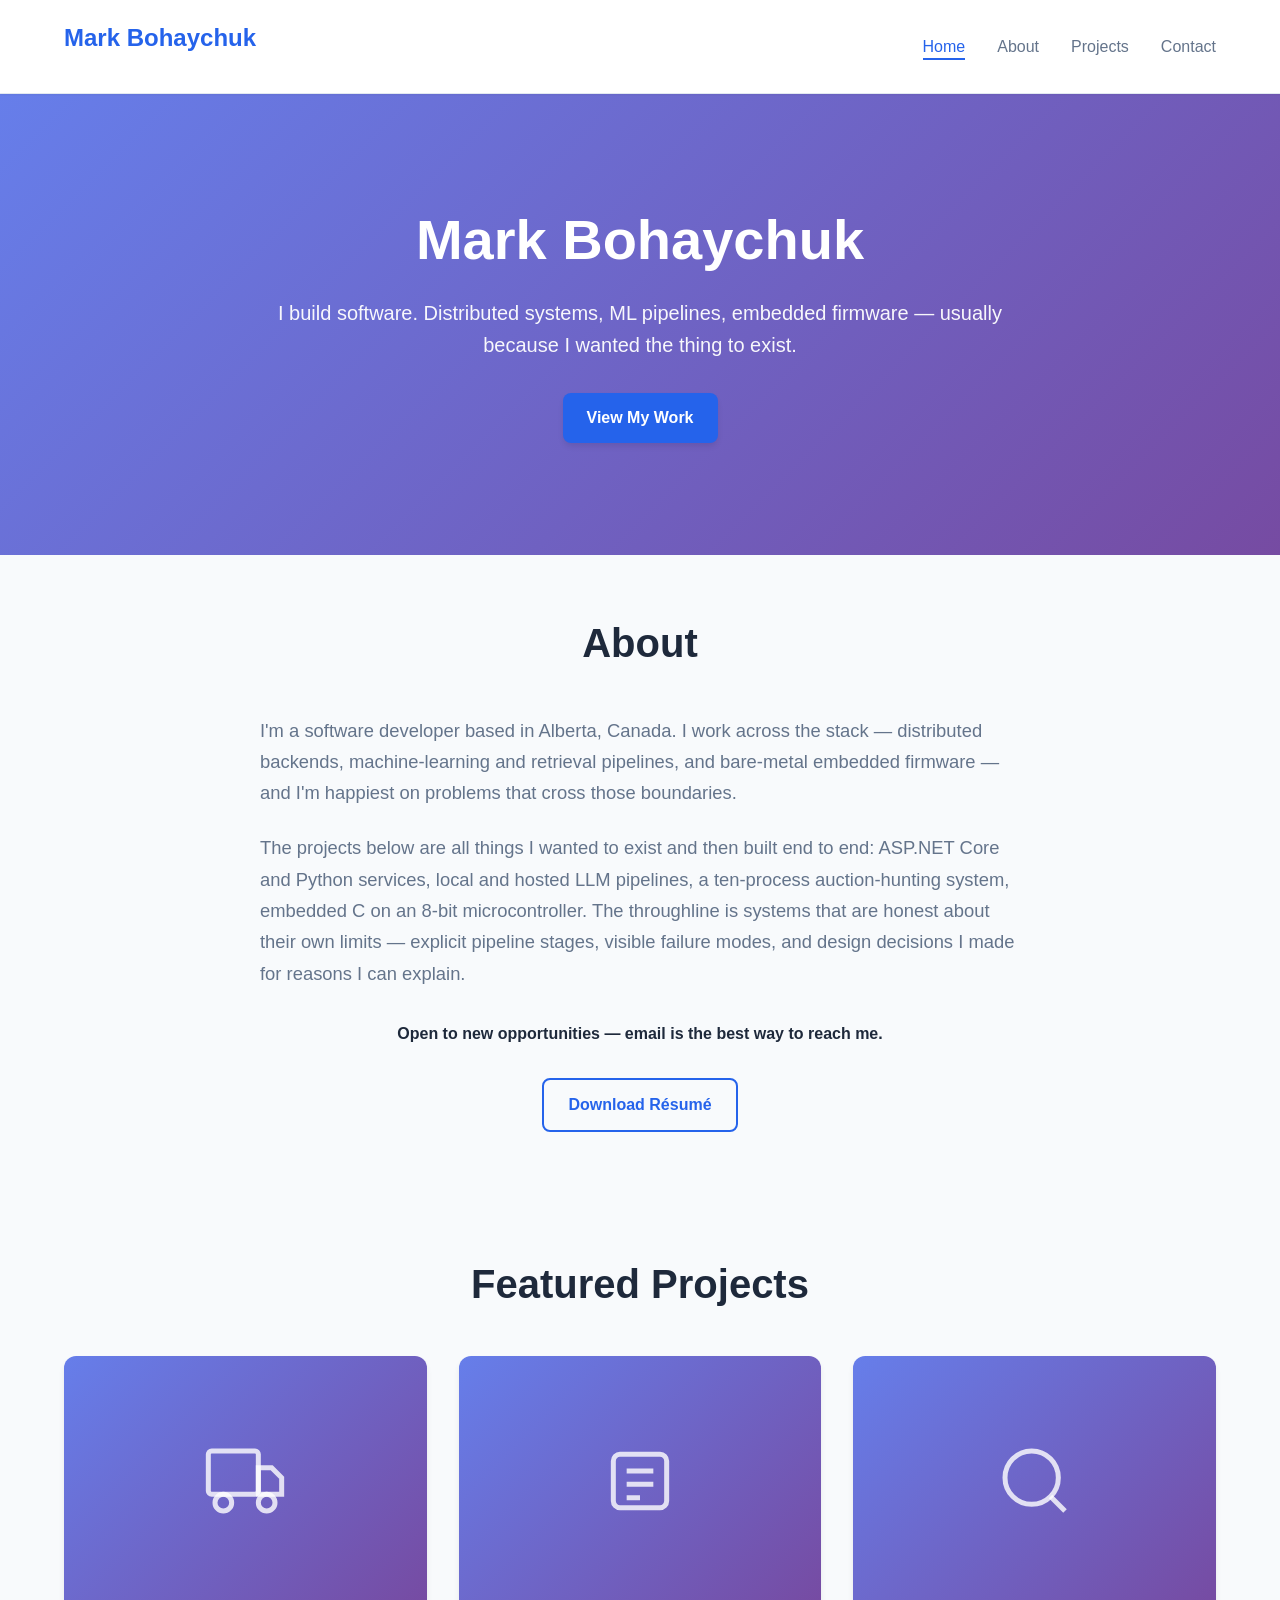
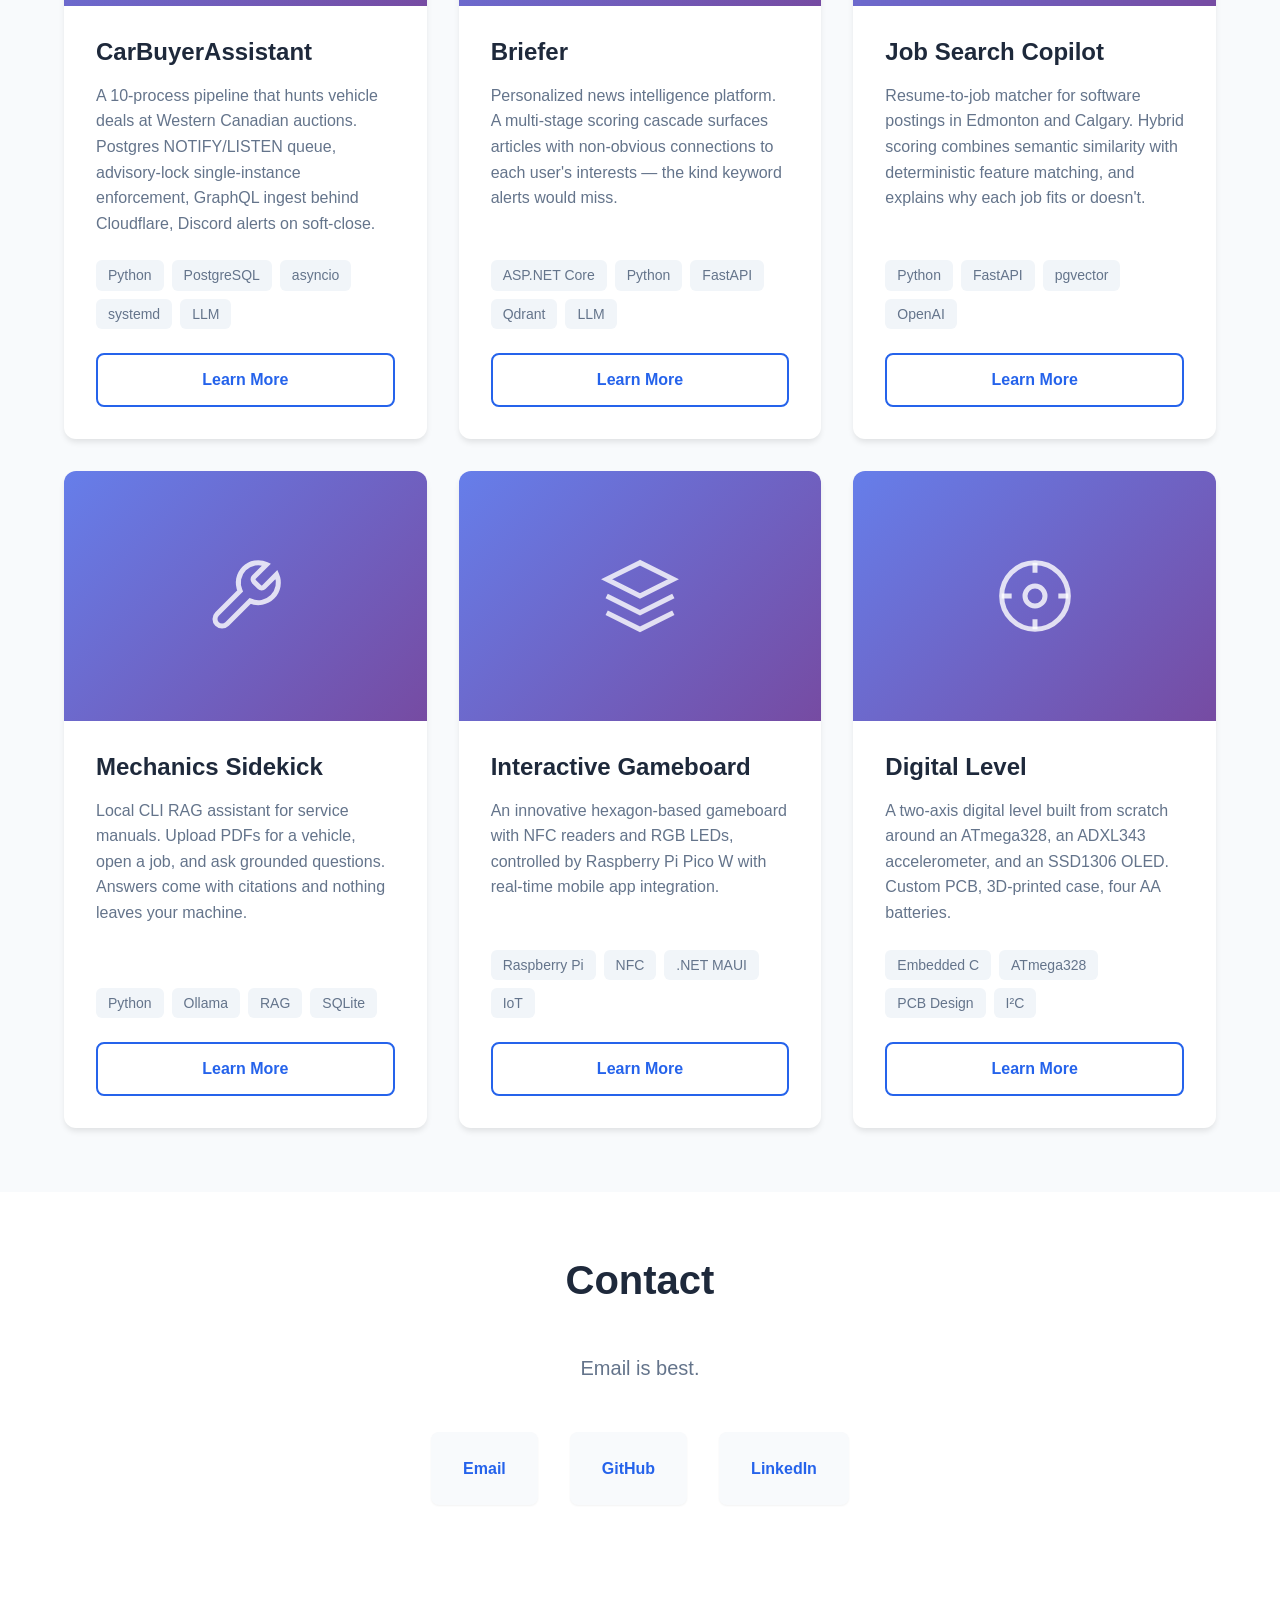
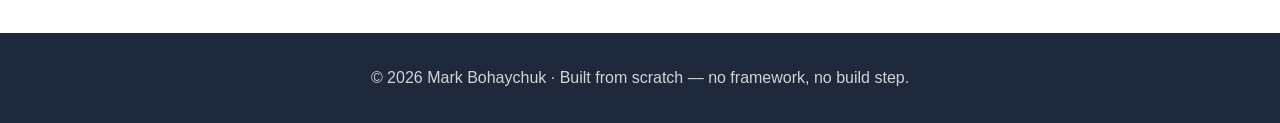
==== commit e02ae980: "feat: add résumé download to the About section Wires the résumé PDF into a Download Résumé button be" ====
--- a/index.html
+++ b/index.html
@@ -44,8 +44,10 @@
                     <p class="about-text">
                         The projects below are all things I wanted to exist and then built end to end: ASP.NET Core and Python services, local and hosted LLM pipelines, a ten-process auction-hunting system, embedded C on an 8-bit microcontroller. The throughline is systems that are honest about their own limits &mdash; explicit pipeline stages, visible failure modes, and design decisions I made for reasons I can explain.
                     </p>
-                    <!-- TODO (Mark): add a resume PDF link here, e.g. <a href="resume.pdf" class="btn btn-secondary">Download Resume</a> -->
                     <p class="about-status">Open to new opportunities &mdash; email is the best way to reach me.</p>
+                    <div class="about-cta">
+                        <a href="docs/Mark_Bohaychuk_Resume.pdf" class="btn btn-secondary" target="_blank">Download Résumé</a>
+                    </div>
                 </div>
             </div>
         </section>
--- a/css/styles.css
+++ b/css/styles.css
@@ -536,6 +536,11 @@
     color: var(--text-primary);
 }
 
+.about-cta {
+    text-align: center;
+    margin-top: var(--spacing-lg);
+}
+
 /* ===========================
    Contact Section
    =========================== */
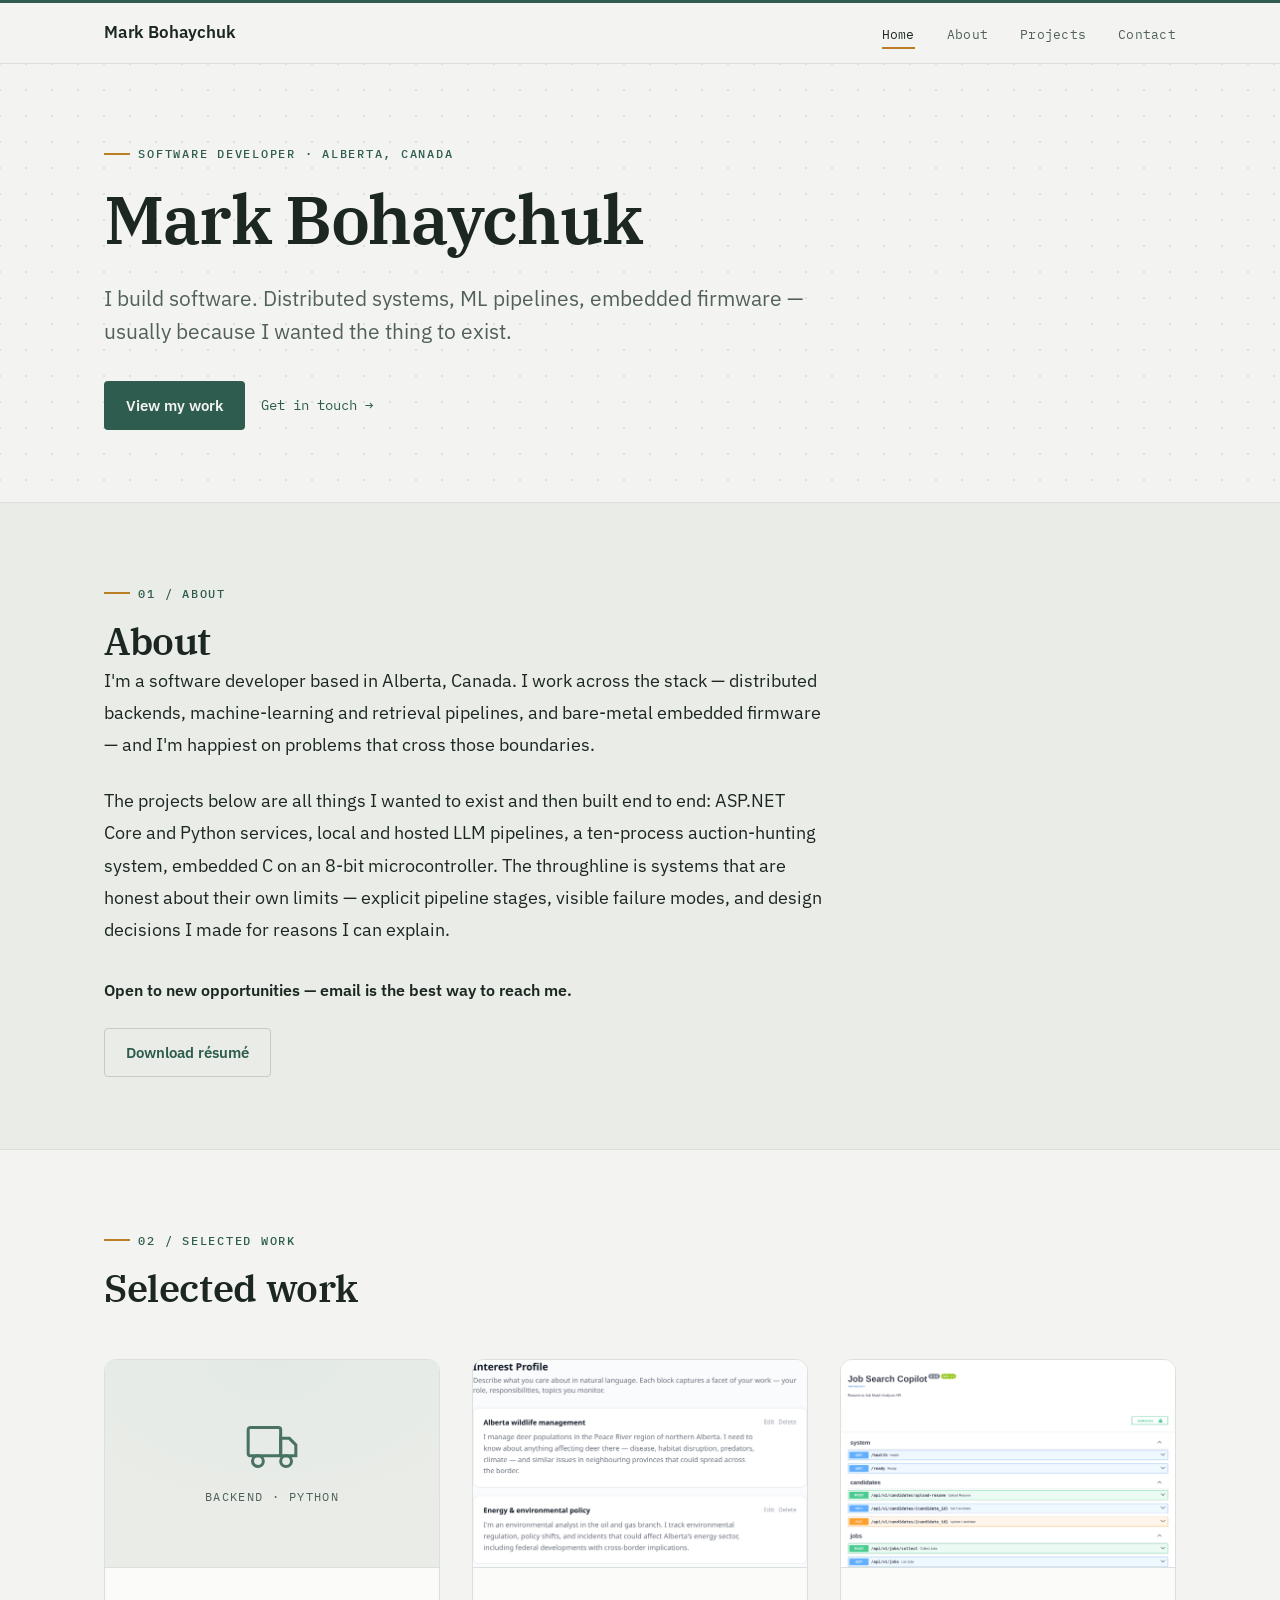
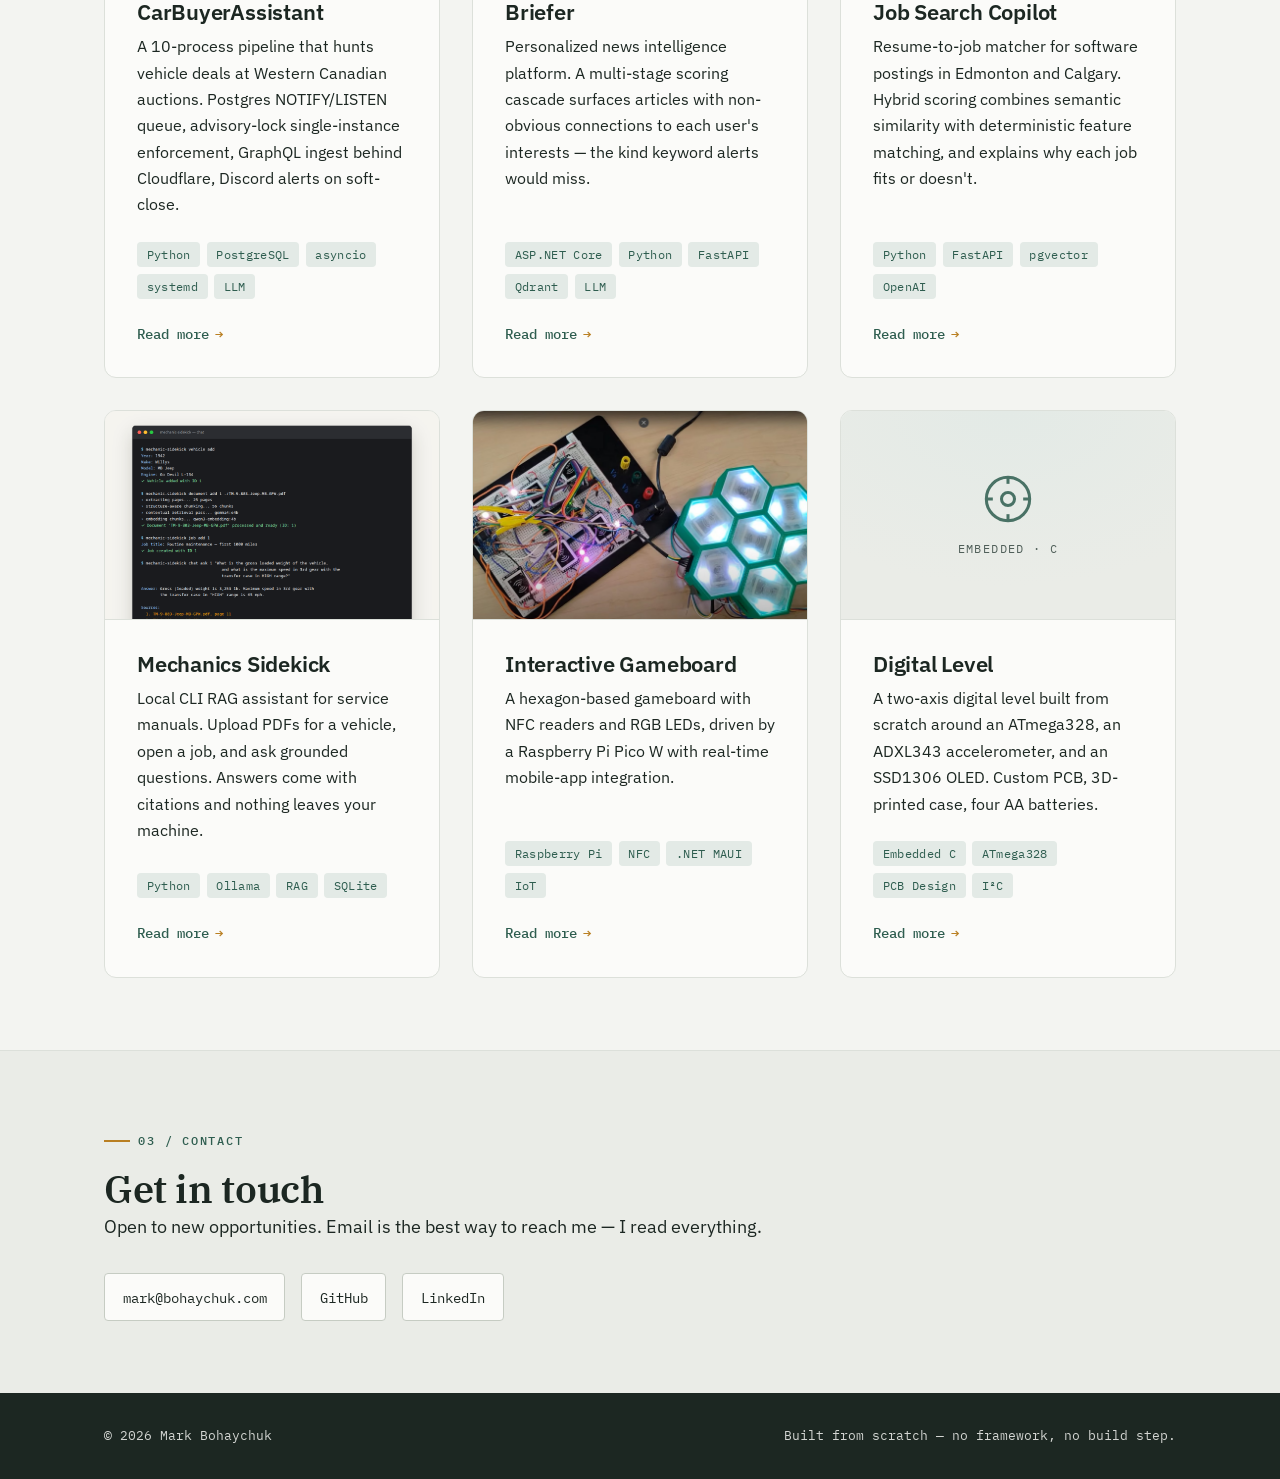
==== commit f22077b3: "Redesign portfolio: grounded palette, real screenshots, SEO, a11y - Replace the purple gradient and " ====
--- a/index.html
+++ b/index.html
@@ -1,245 +1,265 @@
-<!DOCTYPE html>
-<html lang="en">
-<head>
-    <meta charset="UTF-8">
-    <meta name="viewport" content="width=device-width, initial-scale=1.0">
-    <title>Mark Bohaychuk</title>
-    <link rel="stylesheet" href="css/styles.css">
-</head>
-<body>
-    <header class="header">
-        <div class="container">
-            <nav class="nav">
-                <h1 class="logo">Mark Bohaychuk</h1>
-                <ul class="nav-links">
-                    <li><a href="#home">Home</a></li>
-                    <li><a href="#about">About</a></li>
-                    <li><a href="#projects">Projects</a></li>
-                    <li><a href="#contact">Contact</a></li>
-                </ul>
-            </nav>
-        </div>
-    </header>
-
-    <main>
-        <!-- Hero Section -->
-        <section id="home" class="hero">
-            <div class="container">
-                <div class="hero-content">
-                    <h2 class="hero-title">Mark Bohaychuk</h2>
-                    <p class="hero-subtitle">I build software. Distributed systems, ML pipelines, embedded firmware — usually because I wanted the thing to exist.</p>
-                    <a href="#projects" class="btn btn-primary">View My Work</a>
-                </div>
-            </div>
-        </section>
-
-        <!-- About Section -->
-        <section id="about" class="about">
-            <div class="container">
-                <h2 class="section-title">About</h2>
-                <div class="about-content">
-                    <p class="about-text">
-                        I'm a software developer based in Alberta, Canada. I work across the stack &mdash; distributed backends, machine-learning and retrieval pipelines, and bare-metal embedded firmware &mdash; and I'm happiest on problems that cross those boundaries.
-                    </p>
-                    <p class="about-text">
-                        The projects below are all things I wanted to exist and then built end to end: ASP.NET Core and Python services, local and hosted LLM pipelines, a ten-process auction-hunting system, embedded C on an 8-bit microcontroller. The throughline is systems that are honest about their own limits &mdash; explicit pipeline stages, visible failure modes, and design decisions I made for reasons I can explain.
-                    </p>
-                    <p class="about-status">Open to new opportunities &mdash; email is the best way to reach me.</p>
-                    <div class="about-cta">
-                        <a href="docs/Mark_Bohaychuk_Resume.pdf" class="btn btn-secondary" target="_blank">Download Résumé</a>
-                    </div>
-                </div>
-            </div>
-        </section>
-
-        <!-- Projects Section -->
-        <section id="projects" class="projects">
-            <div class="container">
-                <h2 class="section-title">Featured Projects</h2>
-                <div class="projects-grid">
-                    <!-- Project: CarBuyerAssistant -->
-                    <article class="project-card" data-project="carbuyer">
-                        <div class="project-image">
-                            <div class="project-placeholder">
-                                <svg class="project-icon" viewBox="0 0 24 24" fill="none" stroke="currentColor">
-                                    <rect x="1" y="3" width="15" height="13" rx="1"/>
-                                    <polygon points="16 8 20 8 23 11 23 16 16 16 16 8"/>
-                                    <circle cx="5.5" cy="18.5" r="2.5"/>
-                                    <circle cx="18.5" cy="18.5" r="2.5"/>
-                                </svg>
-                            </div>
-                        </div>
-                        <div class="project-content">
-                            <h3 class="project-title">CarBuyerAssistant</h3>
-                            <p class="project-description">
-                                A 10-process pipeline that hunts vehicle deals at Western Canadian auctions. Postgres NOTIFY/LISTEN queue, advisory-lock single-instance enforcement, GraphQL ingest behind Cloudflare, Discord alerts on soft-close.
-                            </p>
-                            <div class="project-tags">
-                                <span class="tag">Python</span>
-                                <span class="tag">PostgreSQL</span>
-                                <span class="tag">asyncio</span>
-                                <span class="tag">systemd</span>
-                                <span class="tag">LLM</span>
-                            </div>
-                            <a href="projects/carbuyer.html" class="btn btn-secondary">Learn More</a>
-                        </div>
-                    </article>
-
-                    <!-- Project: Briefer -->
-                    <article class="project-card" data-project="briefer">
-                        <div class="project-image">
-                            <div class="project-placeholder">
-                                <svg class="project-icon" viewBox="0 0 24 24" fill="none" stroke="currentColor">
-                                    <rect x="4" y="4" width="16" height="16" rx="2"/>
-                                    <line x1="8" y1="9" x2="16" y2="9"/>
-                                    <line x1="8" y1="13" x2="16" y2="13"/>
-                                    <line x1="8" y1="17" x2="12" y2="17"/>
-                                </svg>
-                            </div>
-                        </div>
-                        <div class="project-content">
-                            <h3 class="project-title">Briefer</h3>
-                            <p class="project-description">
-                                Personalized news intelligence platform. A multi-stage scoring cascade surfaces articles with non-obvious connections to each user's interests — the kind keyword alerts would miss.
-                            </p>
-                            <div class="project-tags">
-                                <span class="tag">ASP.NET Core</span>
-                                <span class="tag">Python</span>
-                                <span class="tag">FastAPI</span>
-                                <span class="tag">Qdrant</span>
-                                <span class="tag">LLM</span>
-                            </div>
-                            <a href="projects/briefer.html" class="btn btn-secondary">Learn More</a>
-                        </div>
-                    </article>
-
-                    <!-- Project: Job Search Copilot -->
-                    <article class="project-card" data-project="job-search-copilot">
-                        <div class="project-image">
-                            <div class="project-placeholder">
-                                <svg class="project-icon" viewBox="0 0 24 24" fill="none" stroke="currentColor">
-                                    <circle cx="11" cy="11" r="8"/>
-                                    <line x1="21" y1="21" x2="16.65" y2="16.65"/>
-                                </svg>
-                            </div>
-                        </div>
-                        <div class="project-content">
-                            <h3 class="project-title">Job Search Copilot</h3>
-                            <p class="project-description">
-                                Resume-to-job matcher for software postings in Edmonton and Calgary. Hybrid scoring combines semantic similarity with deterministic feature matching, and explains why each job fits or doesn't.
-                            </p>
-                            <div class="project-tags">
-                                <span class="tag">Python</span>
-                                <span class="tag">FastAPI</span>
-                                <span class="tag">pgvector</span>
-                                <span class="tag">OpenAI</span>
-                            </div>
-                            <a href="projects/job-search-copilot.html" class="btn btn-secondary">Learn More</a>
-                        </div>
-                    </article>
-
-                    <!-- Project: Mechanics Sidekick -->
-                    <article class="project-card" data-project="mechanics-sidekick">
-                        <div class="project-image">
-                            <div class="project-placeholder">
-                                <svg class="project-icon" viewBox="0 0 24 24" fill="none" stroke="currentColor">
-                                    <path d="M14.7 6.3a1 1 0 0 0 0 1.4l1.6 1.6a1 1 0 0 0 1.4 0l3.77-3.77a6 6 0 0 1-7.94 7.94l-6.91 6.91a2.12 2.12 0 0 1-3-3l6.91-6.91a6 6 0 0 1 7.94-7.94l-3.76 3.76z"/>
-                                </svg>
-                            </div>
-                        </div>
-                        <div class="project-content">
-                            <h3 class="project-title">Mechanics Sidekick</h3>
-                            <p class="project-description">
-                                Local CLI RAG assistant for service manuals. Upload PDFs for a vehicle, open a job, and ask grounded questions. Answers come with citations and nothing leaves your machine.
-                            </p>
-                            <div class="project-tags">
-                                <span class="tag">Python</span>
-                                <span class="tag">Ollama</span>
-                                <span class="tag">RAG</span>
-                                <span class="tag">SQLite</span>
-                            </div>
-                            <a href="projects/mechanics-sidekick.html" class="btn btn-secondary">Learn More</a>
-                        </div>
-                    </article>
-
-                    <!-- Project: Interactive Gameboard -->
-                    <article class="project-card" data-project="gameboard">
-                        <div class="project-image">
-                            <div class="project-placeholder">
-                                <svg class="project-icon" viewBox="0 0 24 24" fill="none" stroke="currentColor">
-                                    <path d="M12 2L2 7l10 5 10-5-10-5z"/>
-                                    <path d="M2 17l10 5 10-5"/>
-                                    <path d="M2 12l10 5 10-5"/>
-                                </svg>
-                            </div>
-                        </div>
-                        <div class="project-content">
-                            <h3 class="project-title">Interactive Gameboard</h3>
-                            <p class="project-description">
-                                An innovative hexagon-based gameboard with NFC readers and RGB LEDs, controlled by Raspberry Pi Pico W with real-time mobile app integration.
-                            </p>
-                            <div class="project-tags">
-                                <span class="tag">Raspberry Pi</span>
-                                <span class="tag">NFC</span>
-                                <span class="tag">.NET MAUI</span>
-                                <span class="tag">IoT</span>
-                            </div>
-                            <a href="projects/gameboard.html" class="btn btn-secondary">Learn More</a>
-                        </div>
-                    </article>
-
-                    <!-- Project: Digital Level -->
-                    <article class="project-card" data-project="digital-level">
-                        <div class="project-image">
-                            <div class="project-placeholder">
-                                <svg class="project-icon" viewBox="0 0 24 24" fill="none" stroke="currentColor">
-                                    <circle cx="12" cy="12" r="10"/>
-                                    <circle cx="12" cy="12" r="3"/>
-                                    <line x1="12" y1="2" x2="12" y2="5"/>
-                                    <line x1="12" y1="19" x2="12" y2="22"/>
-                                    <line x1="2" y1="12" x2="5" y2="12"/>
-                                    <line x1="19" y1="12" x2="22" y2="12"/>
-                                </svg>
-                            </div>
-                        </div>
-                        <div class="project-content">
-                            <h3 class="project-title">Digital Level</h3>
-                            <p class="project-description">
-                                A two-axis digital level built from scratch around an ATmega328, an ADXL343 accelerometer, and an SSD1306 OLED. Custom PCB, 3D-printed case, four AA batteries.
-                            </p>
-                            <div class="project-tags">
-                                <span class="tag">Embedded C</span>
-                                <span class="tag">ATmega328</span>
-                                <span class="tag">PCB Design</span>
-                                <span class="tag">I²C</span>
-                            </div>
-                            <a href="projects/digital-level.html" class="btn btn-secondary">Learn More</a>
-                        </div>
-                    </article>
-                </div>
-            </div>
-        </section>
-
-        <!-- Contact Section -->
-        <section id="contact" class="contact">
-            <div class="container">
-                <h2 class="section-title">Contact</h2>
-                <p class="contact-text">Email is best.</p>
-                <div class="contact-links">
-                    <a href="mailto:mark@bohaychuk.com" class="contact-link">Email</a>
-                    <a href="https://github.com/mbohaychuk" class="contact-link" target="_blank">GitHub</a>
-                    <a href="https://www.linkedin.com/in/mark-bohaychuk-a47a1b263" class="contact-link" target="_blank">LinkedIn</a>
-                </div>
-            </div>
-        </section>
-    </main>
-
-    <footer class="footer">
-        <div class="container">
-            <p>&copy; 2026 Mark Bohaychuk &middot; Built from scratch &mdash; no framework, no build step.</p>
-        </div>
-    </footer>
-
-    <script src="js/main.js"></script>
-</body>
-</html>
+<!DOCTYPE html>
+<html lang="en">
+<head>
+    <meta charset="UTF-8">
+    <meta name="viewport" content="width=device-width, initial-scale=1.0">
+    <title>Mark Bohaychuk — Software Developer</title>
+    <meta name="description" content="Mark Bohaychuk — software developer in Alberta, Canada. Distributed systems, ML and retrieval pipelines, and embedded firmware, built end to end.">
+    <meta name="author" content="Mark Bohaychuk">
+    <meta name="theme-color" content="#2e5d4f">
+    <link rel="canonical" href="https://mark.bohaychuk.com/">
+    <link rel="icon" href="/favicon.svg" type="image/svg+xml">
+
+    <meta property="og:type" content="website">
+    <meta property="og:url" content="https://mark.bohaychuk.com/">
+    <meta property="og:title" content="Mark Bohaychuk — Software Developer">
+    <meta property="og:description" content="Distributed systems, ML and retrieval pipelines, and embedded firmware — built end to end.">
+    <meta property="og:image" content="https://mark.bohaychuk.com/images/og-card.png">
+    <meta name="twitter:card" content="summary_large_image">
+    <meta name="twitter:title" content="Mark Bohaychuk — Software Developer">
+    <meta name="twitter:description" content="Distributed systems, ML and retrieval pipelines, and embedded firmware — built end to end.">
+    <meta name="twitter:image" content="https://mark.bohaychuk.com/images/og-card.png">
+
+    <link rel="preconnect" href="https://fonts.googleapis.com">
+    <link rel="preconnect" href="https://fonts.gstatic.com" crossorigin>
+    <link href="https://fonts.googleapis.com/css2?family=IBM+Plex+Mono:wght@400;500&family=IBM+Plex+Sans:wght@400;500;600&family=IBM+Plex+Serif:wght@500;600&display=swap" rel="stylesheet">
+    <link rel="stylesheet" href="css/styles.css">
+</head>
+<body>
+    <a href="#projects" class="skip-link">Skip to projects</a>
+
+    <header class="header">
+        <div class="container">
+            <nav class="nav" aria-label="Primary">
+                <span class="logo"><a href="#home">Mark Bohaychuk</a></span>
+                <button class="nav-toggle" type="button" aria-label="Toggle navigation" aria-expanded="false" aria-controls="nav-links">
+                    <svg viewBox="0 0 24 24" fill="none" stroke="currentColor" stroke-width="2" aria-hidden="true">
+                        <line x1="3" y1="6" x2="21" y2="6"/>
+                        <line x1="3" y1="12" x2="21" y2="12"/>
+                        <line x1="3" y1="18" x2="21" y2="18"/>
+                    </svg>
+                </button>
+                <ul class="nav-links" id="nav-links">
+                    <li><a href="#home">Home</a></li>
+                    <li><a href="#about">About</a></li>
+                    <li><a href="#projects">Projects</a></li>
+                    <li><a href="#contact">Contact</a></li>
+                </ul>
+            </nav>
+        </div>
+    </header>
+
+    <main id="main">
+        <!-- Hero -->
+        <section id="home" class="hero">
+            <div class="container">
+                <div class="hero-content">
+                    <p class="eyebrow">Software developer · Alberta, Canada</p>
+                    <h1 class="hero-title">Mark Bohaychuk</h1>
+                    <p class="hero-subtitle">I build software. Distributed systems, ML pipelines, embedded firmware — usually because I wanted the thing to exist.</p>
+                    <div class="hero-actions">
+                        <a href="#projects" class="btn btn-primary">View my work</a>
+                        <a href="#contact" class="text-link">Get in touch →</a>
+                    </div>
+                </div>
+            </div>
+        </section>
+
+        <!-- About -->
+        <section id="about" class="about">
+            <div class="container">
+                <div class="about-content reveal">
+                    <p class="eyebrow">01 / About</p>
+                    <h2 class="section-title">About</h2>
+                    <p class="about-text">
+                        I'm a software developer based in Alberta, Canada. I work across the stack &mdash; distributed backends, machine-learning and retrieval pipelines, and bare-metal embedded firmware &mdash; and I'm happiest on problems that cross those boundaries.
+                    </p>
+                    <p class="about-text">
+                        The projects below are all things I wanted to exist and then built end to end: ASP.NET Core and Python services, local and hosted LLM pipelines, a ten-process auction-hunting system, embedded C on an 8-bit microcontroller. The throughline is systems that are honest about their own limits &mdash; explicit pipeline stages, visible failure modes, and design decisions I made for reasons I can explain.
+                    </p>
+                    <p class="about-status">Open to new opportunities &mdash; email is the best way to reach me.</p>
+                    <div class="about-cta">
+                        <a href="docs/Mark_Bohaychuk_Resume.pdf" class="btn btn-secondary" target="_blank" rel="noopener">Download résumé</a>
+                    </div>
+                </div>
+            </div>
+        </section>
+
+        <!-- Projects -->
+        <section id="projects" class="projects">
+            <div class="container">
+                <div class="section-head reveal">
+                    <p class="eyebrow">02 / Selected work</p>
+                    <h2 class="section-title">Selected work</h2>
+                </div>
+                <div class="projects-grid">
+                    <!-- CarBuyerAssistant -->
+                    <article class="project-card reveal" data-project="carbuyer">
+                        <div class="project-media">
+                            <div class="project-tile">
+                                <svg viewBox="0 0 24 24" fill="none" stroke="currentColor" aria-hidden="true">
+                                    <rect x="1" y="3" width="15" height="13" rx="1"/>
+                                    <polygon points="16 8 20 8 23 11 23 16 16 16 16 8"/>
+                                    <circle cx="5.5" cy="18.5" r="2.5"/>
+                                    <circle cx="18.5" cy="18.5" r="2.5"/>
+                                </svg>
+                                <span>Backend · Python</span>
+                            </div>
+                        </div>
+                        <div class="project-content">
+                            <h3 class="project-title">CarBuyerAssistant</h3>
+                            <p class="project-description">
+                                A 10-process pipeline that hunts vehicle deals at Western Canadian auctions. Postgres NOTIFY/LISTEN queue, advisory-lock single-instance enforcement, GraphQL ingest behind Cloudflare, Discord alerts on soft-close.
+                            </p>
+                            <div class="project-tags">
+                                <span class="tag">Python</span>
+                                <span class="tag">PostgreSQL</span>
+                                <span class="tag">asyncio</span>
+                                <span class="tag">systemd</span>
+                                <span class="tag">LLM</span>
+                            </div>
+                            <a href="projects/carbuyer.html" class="project-link">Read more <span class="arrow" aria-hidden="true">→</span></a>
+                        </div>
+                    </article>
+
+                    <!-- Briefer -->
+                    <article class="project-card reveal" data-project="briefer">
+                        <div class="project-media">
+                            <img class="project-shot" src="images/briefer/profile-editor.png" alt="Briefer interest-profile editor describing monitored topics in natural language" loading="lazy" decoding="async">
+                        </div>
+                        <div class="project-content">
+                            <h3 class="project-title">Briefer</h3>
+                            <p class="project-description">
+                                Personalized news intelligence platform. A multi-stage scoring cascade surfaces articles with non-obvious connections to each user's interests — the kind keyword alerts would miss.
+                            </p>
+                            <div class="project-tags">
+                                <span class="tag">ASP.NET Core</span>
+                                <span class="tag">Python</span>
+                                <span class="tag">FastAPI</span>
+                                <span class="tag">Qdrant</span>
+                                <span class="tag">LLM</span>
+                            </div>
+                            <a href="projects/briefer.html" class="project-link">Read more <span class="arrow" aria-hidden="true">→</span></a>
+                        </div>
+                    </article>
+
+                    <!-- Job Search Copilot -->
+                    <article class="project-card reveal" data-project="job-search-copilot">
+                        <div class="project-media">
+                            <img class="project-shot" src="images/job-search-copilot/api-overview.png" alt="Job Search Copilot API documentation overview" loading="lazy" decoding="async">
+                        </div>
+                        <div class="project-content">
+                            <h3 class="project-title">Job Search Copilot</h3>
+                            <p class="project-description">
+                                Resume-to-job matcher for software postings in Edmonton and Calgary. Hybrid scoring combines semantic similarity with deterministic feature matching, and explains why each job fits or doesn't.
+                            </p>
+                            <div class="project-tags">
+                                <span class="tag">Python</span>
+                                <span class="tag">FastAPI</span>
+                                <span class="tag">pgvector</span>
+                                <span class="tag">OpenAI</span>
+                            </div>
+                            <a href="projects/job-search-copilot.html" class="project-link">Read more <span class="arrow" aria-hidden="true">→</span></a>
+                        </div>
+                    </article>
+
+                    <!-- Mechanics Sidekick -->
+                    <article class="project-card reveal" data-project="mechanics-sidekick">
+                        <div class="project-media">
+                            <img class="project-shot" src="images/mechanics-sidekick/terminal-session.png" alt="Mechanics Sidekick terminal session answering a question with cited sources" loading="lazy" decoding="async">
+                        </div>
+                        <div class="project-content">
+                            <h3 class="project-title">Mechanics Sidekick</h3>
+                            <p class="project-description">
+                                Local CLI RAG assistant for service manuals. Upload PDFs for a vehicle, open a job, and ask grounded questions. Answers come with citations and nothing leaves your machine.
+                            </p>
+                            <div class="project-tags">
+                                <span class="tag">Python</span>
+                                <span class="tag">Ollama</span>
+                                <span class="tag">RAG</span>
+                                <span class="tag">SQLite</span>
+                            </div>
+                            <a href="projects/mechanics-sidekick.html" class="project-link">Read more <span class="arrow" aria-hidden="true">→</span></a>
+                        </div>
+                    </article>
+
+                    <!-- Interactive Gameboard -->
+                    <article class="project-card reveal" data-project="gameboard">
+                        <div class="project-media">
+                            <img class="project-shot project-shot--center" src="images/gameboard/gameboard.jpg" alt="Hexagon-tiled gameboard with NFC readers and RGB LEDs" loading="lazy" decoding="async">
+                        </div>
+                        <div class="project-content">
+                            <h3 class="project-title">Interactive Gameboard</h3>
+                            <p class="project-description">
+                                A hexagon-based gameboard with NFC readers and RGB LEDs, driven by a Raspberry Pi Pico W with real-time mobile-app integration.
+                            </p>
+                            <div class="project-tags">
+                                <span class="tag">Raspberry Pi</span>
+                                <span class="tag">NFC</span>
+                                <span class="tag">.NET MAUI</span>
+                                <span class="tag">IoT</span>
+                            </div>
+                            <a href="projects/gameboard.html" class="project-link">Read more <span class="arrow" aria-hidden="true">→</span></a>
+                        </div>
+                    </article>
+
+                    <!-- Digital Level -->
+                    <article class="project-card reveal" data-project="digital-level">
+                        <div class="project-media">
+                            <div class="project-tile">
+                                <svg viewBox="0 0 24 24" fill="none" stroke="currentColor" aria-hidden="true">
+                                    <circle cx="12" cy="12" r="10"/>
+                                    <circle cx="12" cy="12" r="3"/>
+                                    <line x1="12" y1="2" x2="12" y2="5"/>
+                                    <line x1="12" y1="19" x2="12" y2="22"/>
+                                    <line x1="2" y1="12" x2="5" y2="12"/>
+                                    <line x1="19" y1="12" x2="22" y2="12"/>
+                                </svg>
+                                <span>Embedded · C</span>
+                            </div>
+                        </div>
+                        <div class="project-content">
+                            <h3 class="project-title">Digital Level</h3>
+                            <p class="project-description">
+                                A two-axis digital level built from scratch around an ATmega328, an ADXL343 accelerometer, and an SSD1306 OLED. Custom PCB, 3D-printed case, four AA batteries.
+                            </p>
+                            <div class="project-tags">
+                                <span class="tag">Embedded C</span>
+                                <span class="tag">ATmega328</span>
+                                <span class="tag">PCB Design</span>
+                                <span class="tag">I²C</span>
+                            </div>
+                            <a href="projects/digital-level.html" class="project-link">Read more <span class="arrow" aria-hidden="true">→</span></a>
+                        </div>
+                    </article>
+                </div>
+            </div>
+        </section>
+
+        <!-- Contact -->
+        <section id="contact" class="contact">
+            <div class="container">
+                <div class="reveal">
+                    <p class="eyebrow">03 / Contact</p>
+                    <h2 class="section-title">Get in touch</h2>
+                    <p class="contact-text">Open to new opportunities. Email is the best way to reach me — I read everything.</p>
+                    <div class="contact-links">
+                        <a href="mailto:mark@bohaychuk.com" class="contact-link">mark@bohaychuk.com</a>
+                        <a href="https://github.com/mbohaychuk" class="contact-link" target="_blank" rel="noopener">GitHub</a>
+                        <a href="https://www.linkedin.com/in/mark-bohaychuk-a47a1b263" class="contact-link" target="_blank" rel="noopener">LinkedIn</a>
+                    </div>
+                </div>
+            </div>
+        </section>
+    </main>
+
+    <footer class="footer">
+        <div class="container">
+            <p>&copy; 2026 Mark Bohaychuk</p>
+            <p>Built from scratch — no framework, no build step.</p>
+        </div>
+    </footer>
+
+    <script src="js/main.js"></script>
+</body>
+</html>
--- a/css/styles.css
+++ b/css/styles.css
@@ -1,670 +1,807 @@
-/* ===========================
-   CSS Reset & Base Styles
-   =========================== */
-* {
-    margin: 0;
-    padding: 0;
-    box-sizing: border-box;
-}
-
-:root {
-    /* Color Palette */
-    --primary-color: #2563eb;
-    --primary-dark: #1e40af;
-    --secondary-color: #64748b;
-    --accent-color: #0ea5e9;
-    --text-primary: #1e293b;
-    --text-secondary: #64748b;
-    --bg-primary: #ffffff;
-    --bg-secondary: #f8fafc;
-    --bg-tertiary: #f1f5f9;
-    --border-color: #e2e8f0;
-    --shadow-sm: 0 1px 2px 0 rgba(0, 0, 0, 0.05);
-    --shadow-md: 0 4px 6px -1px rgba(0, 0, 0, 0.1);
-    --shadow-lg: 0 10px 15px -3px rgba(0, 0, 0, 0.1);
-    --shadow-xl: 0 20px 25px -5px rgba(0, 0, 0, 0.1);
-    
-    /* Typography */
-    --font-primary: -apple-system, BlinkMacSystemFont, 'Segoe UI', Roboto, 'Helvetica Neue', Arial, sans-serif;
-    --font-mono: 'Courier New', Courier, monospace;
-    
-    /* Spacing */
-    --spacing-xs: 0.5rem;
-    --spacing-sm: 1rem;
-    --spacing-md: 1.5rem;
-    --spacing-lg: 2rem;
-    --spacing-xl: 3rem;
-    --spacing-2xl: 4rem;
-    
-    /* Border Radius */
-    --radius-sm: 0.375rem;
-    --radius-md: 0.5rem;
-    --radius-lg: 0.75rem;
-    --radius-xl: 1rem;
-    
-    /* Transitions */
-    --transition-fast: 150ms ease-in-out;
-    --transition-base: 250ms ease-in-out;
-    --transition-slow: 350ms ease-in-out;
-}
-
-html {
-    scroll-behavior: smooth;
-}
-
-body {
-    font-family: var(--font-primary);
-    font-size: 16px;
-    line-height: 1.6;
-    color: var(--text-primary);
-    background-color: var(--bg-primary);
-    overflow-x: hidden;
-}
-
-/* ===========================
-   Typography
-   =========================== */
-h1, h2, h3, h4, h5, h6 {
-    font-weight: 700;
-    line-height: 1.2;
-    margin-bottom: var(--spacing-sm);
-}
-
-h1 { font-size: 2.5rem; }
-h2 { font-size: 2rem; }
-h3 { font-size: 1.5rem; }
-h4 { font-size: 1.25rem; }
-
-p {
-    margin-bottom: var(--spacing-sm);
-}
-
-a {
-    color: var(--primary-color);
-    text-decoration: none;
-    transition: color var(--transition-fast);
-}
-
-a:hover {
-    color: var(--primary-dark);
-}
-
-/* ===========================
-   Layout Components
-   =========================== */
-.container {
-    max-width: 1200px;
-    margin: 0 auto;
-    padding: 0 var(--spacing-md);
-}
-
-/* ===========================
-   Header & Navigation
-   =========================== */
-.header {
-    background-color: var(--bg-primary);
-    border-bottom: 1px solid var(--border-color);
-    position: sticky;
-    top: 0;
-    z-index: 1000;
-    box-shadow: var(--shadow-sm);
-}
-
-.nav {
-    display: flex;
-    justify-content: space-between;
-    align-items: center;
-    padding: var(--spacing-md) 0;
-}
-
-.logo {
-    font-size: 1.5rem;
-    font-weight: 700;
-    color: var(--primary-color);
-}
-
-.logo a {
-    color: var(--primary-color);
-}
-
-.nav-links {
-    display: flex;
-    list-style: none;
-    gap: var(--spacing-lg);
-}
-
-.nav-links a {
-    color: var(--text-secondary);
-    font-weight: 500;
-    transition: color var(--transition-fast);
-}
-
-.nav-links a:hover {
-    color: var(--primary-color);
-}
-
-.back-link {
-    color: var(--text-secondary);
-    font-weight: 500;
-    display: flex;
-    align-items: center;
-    gap: var(--spacing-xs);
-    transition: color var(--transition-fast);
-}
-
-.back-link:hover {
-    color: var(--primary-color);
-}
-
-/* ===========================
-   Hero Section
-   =========================== */
-.hero {
-    background: linear-gradient(135deg, #667eea 0%, #764ba2 100%);
-    color: white;
-    padding: var(--spacing-2xl) 0;
-    text-align: center;
-}
-
-.hero-content {
-    max-width: 800px;
-    margin: 0 auto;
-    padding: var(--spacing-xl) 0;
-}
-
-.hero-title {
-    font-size: 3.5rem;
-    margin-bottom: var(--spacing-md);
-    animation: fadeInUp 0.8s ease-out;
-}
-
-.hero-subtitle {
-    font-size: 1.25rem;
-    margin-bottom: var(--spacing-lg);
-    opacity: 0.95;
-    animation: fadeInUp 1s ease-out;
-}
-
-@keyframes fadeInUp {
-    from {
-        opacity: 0;
-        transform: translateY(30px);
-    }
-    to {
-        opacity: 1;
-        transform: translateY(0);
-    }
-}
-
-/* ===========================
-   Buttons
-   =========================== */
-.btn {
-    display: inline-block;
-    padding: 0.75rem 1.5rem;
-    border-radius: var(--radius-md);
-    font-weight: 600;
-    text-align: center;
-    cursor: pointer;
-    transition: all var(--transition-base);
-    border: none;
-    font-size: 1rem;
-}
-
-.btn-primary {
-    background-color: var(--primary-color);
-    color: white;
-    box-shadow: var(--shadow-md);
-}
-
-.btn-primary:hover {
-    background-color: var(--primary-dark);
-    transform: translateY(-2px);
-    box-shadow: var(--shadow-lg);
-}
-
-.btn-secondary {
-    background-color: transparent;
-    color: var(--primary-color);
-    border: 2px solid var(--primary-color);
-}
-
-.btn-secondary:hover {
-    background-color: var(--primary-color);
-    color: white;
-    transform: translateY(-2px);
-}
-
-/* ===========================
-   Projects Section
-   =========================== */
-.projects {
-    padding: var(--spacing-2xl) 0;
-    background-color: var(--bg-secondary);
-}
-
-.section-title {
-    text-align: center;
-    font-size: 2.5rem;
-    margin-bottom: var(--spacing-xl);
-    color: var(--text-primary);
-}
-
-.projects-grid {
-    display: grid;
-    grid-template-columns: repeat(auto-fit, minmax(300px, 1fr));
-    gap: var(--spacing-lg);
-    margin-top: var(--spacing-xl);
-}
-
-.project-card {
-    background-color: var(--bg-primary);
-    border-radius: var(--radius-lg);
-    overflow: hidden;
-    box-shadow: var(--shadow-md);
-    transition: all var(--transition-base);
-    display: flex;
-    flex-direction: column;
-}
-
-.project-card:hover {
-    transform: translateY(-8px);
-    box-shadow: var(--shadow-xl);
-}
-
-.project-image {
-    height: 250px;
-    background: linear-gradient(135deg, #667eea 0%, #764ba2 100%);
-    display: flex;
-    align-items: center;
-    justify-content: center;
-}
-
-.project-placeholder {
-    width: 100%;
-    height: 100%;
-    display: flex;
-    align-items: center;
-    justify-content: center;
-}
-
-.project-icon {
-    width: 80px;
-    height: 80px;
-    stroke-width: 1.5;
-    color: rgba(255, 255, 255, 0.8);
-}
-
-.project-content {
-    padding: var(--spacing-lg);
-    flex: 1;
-    display: flex;
-    flex-direction: column;
-}
-
-.project-title {
-    font-size: 1.5rem;
-    margin-bottom: var(--spacing-sm);
-    color: var(--text-primary);
-}
-
-.project-description {
-    color: var(--text-secondary);
-    margin-bottom: var(--spacing-md);
-    flex: 1;
-}
-
-.project-tags {
-    display: flex;
-    flex-wrap: wrap;
-    gap: var(--spacing-xs);
-    margin-bottom: var(--spacing-md);
-}
-
-.tag {
-    background-color: var(--bg-tertiary);
-    color: var(--text-secondary);
-    padding: 0.25rem 0.75rem;
-    border-radius: var(--radius-sm);
-    font-size: 0.875rem;
-    font-weight: 500;
-}
-
-/* ===========================
-   Project Detail Page
-   =========================== */
-.project-detail {
-    padding: var(--spacing-xl) 0;
-}
-
-.project-header {
-    text-align: center;
-    margin-bottom: var(--spacing-xl);
-    padding: var(--spacing-xl) 0;
-    background: linear-gradient(135deg, #667eea 0%, #764ba2 100%);
-    color: white;
-    border-radius: var(--radius-lg);
-}
-
-.project-detail-title {
-    font-size: 3rem;
-    margin-bottom: var(--spacing-sm);
-}
-
-.project-detail-subtitle {
-    font-size: 1.25rem;
-    opacity: 0.95;
-}
-
-.project-section {
-    margin-bottom: var(--spacing-xl);
-}
-
-.project-section h2 {
-    font-size: 2rem;
-    margin-bottom: var(--spacing-md);
-    color: var(--text-primary);
-    border-bottom: 3px solid var(--primary-color);
-    padding-bottom: var(--spacing-sm);
-}
-
-.project-text {
-    color: var(--text-secondary);
-    font-size: 1.125rem;
-    line-height: 1.8;
-    margin-bottom: var(--spacing-md);
-}
-
-.feature-list {
-    list-style: none;
-    padding: 0;
-}
-
-.feature-list li {
-    padding: var(--spacing-md);
-    margin-bottom: var(--spacing-sm);
-    background-color: var(--bg-secondary);
-    border-left: 4px solid var(--primary-color);
-    border-radius: var(--radius-sm);
-}
-
-.feature-list strong {
-    color: var(--primary-color);
-}
-
-.tech-grid,
-.architecture-grid {
-    display: grid;
-    grid-template-columns: repeat(auto-fit, minmax(250px, 1fr));
-    gap: var(--spacing-md);
-    margin-top: var(--spacing-md);
-}
-
-.tech-item,
-.architecture-item {
-    background-color: var(--bg-secondary);
-    padding: var(--spacing-lg);
-    border-radius: var(--radius-md);
-    box-shadow: var(--shadow-sm);
-}
-
-.tech-item h3,
-.architecture-item h3 {
-    color: var(--primary-color);
-    margin-bottom: var(--spacing-sm);
-    font-size: 1.25rem;
-}
-
-.tech-item ul,
-.architecture-item ul {
-    list-style: none;
-    padding: 0;
-}
-
-.tech-item li,
-.architecture-item li {
-    padding: var(--spacing-xs) 0;
-    color: var(--text-secondary);
-}
-
-.tech-item li:before {
-    content: "▸ ";
-    color: var(--primary-color);
-    font-weight: bold;
-}
-
-.highlight-box {
-    background-color: var(--bg-secondary);
-    border-left: 4px solid var(--accent-color);
-    padding: var(--spacing-lg);
-    margin-bottom: var(--spacing-md);
-    border-radius: var(--radius-sm);
-}
-
-.highlight-box h3 {
-    color: var(--accent-color);
-    margin-bottom: var(--spacing-sm);
-}
-
-.highlight-box p {
-    color: var(--text-secondary);
-    line-height: 1.8;
-}
-
-/* Media Grid */
-.media-grid {
-    display: grid;
-    grid-template-columns: repeat(auto-fit, minmax(280px, 1fr));
-    gap: var(--spacing-md);
-    margin-top: var(--spacing-md);
-}
-
-.media-item {
-    background-color: var(--bg-secondary);
-    border-radius: var(--radius-md);
-    overflow: hidden;
-    box-shadow: var(--shadow-sm);
-    transition: transform var(--transition-base);
-}
-
-.media-item img {
-    width: 100%;
-    height: auto;
-    display: block;
-    object-fit: contain;
-}
-
-.media-item:hover {
-    transform: scale(1.02);
-}
-
-.media-item.placeholder {
-    height: 250px;
-    display: flex;
-    align-items: center;
-    justify-content: center;
-    background: linear-gradient(135deg, #e0e7ff 0%, #cffafe 100%);
-}
-
-.media-item.placeholder.video {
-    background: linear-gradient(135deg, #fce7f3 0%, #ddd6fe 100%);
-}
-
-.media-item p {
-    color: var(--text-secondary);
-    font-weight: 600;
-}
-
-.media-note {
-    margin-top: var(--spacing-md);
-    color: var(--text-secondary);
-    font-style: italic;
-    text-align: center;
-}
-
-.project-cta {
-    text-align: center;
-    margin-top: var(--spacing-2xl);
-    padding-top: var(--spacing-xl);
-    border-top: 1px solid var(--border-color);
-}
-
-/* ===========================
-   About Section
-   =========================== */
-.about {
-    padding: var(--spacing-2xl) 0;
-    background-color: var(--bg-secondary);
-}
-
-.about-content {
-    max-width: 760px;
-    margin: 0 auto;
-}
-
-.about-text {
-    font-size: 1.15rem;
-    line-height: 1.7;
-    color: var(--text-secondary);
-    margin-bottom: var(--spacing-md);
-}
-
-.about-status {
-    text-align: center;
-    margin-top: var(--spacing-lg);
-    font-weight: 600;
-    color: var(--text-primary);
-}
-
-.about-cta {
-    text-align: center;
-    margin-top: var(--spacing-lg);
-}
-
-/* ===========================
-   Contact Section
-   =========================== */
-.contact {
-    padding: var(--spacing-2xl) 0;
-    text-align: center;
-}
-
-.contact-text {
-    font-size: 1.25rem;
-    color: var(--text-secondary);
-    margin-bottom: var(--spacing-xl);
-}
-
-.contact-links {
-    display: flex;
-    justify-content: center;
-    gap: var(--spacing-lg);
-    flex-wrap: wrap;
-}
-
-.contact-link {
-    padding: var(--spacing-md) var(--spacing-lg);
-    background-color: var(--bg-secondary);
-    border-radius: var(--radius-md);
-    font-weight: 600;
-    transition: all var(--transition-base);
-    box-shadow: var(--shadow-sm);
-}
-
-.contact-link:hover {
-    background-color: var(--primary-color);
-    color: white;
-    transform: translateY(-4px);
-    box-shadow: var(--shadow-md);
-}
-
-/* ===========================
-   Footer
-   =========================== */
-.footer {
-    background-color: var(--text-primary);
-    color: white;
-    text-align: center;
-    padding: var(--spacing-lg) 0;
-    margin-top: var(--spacing-2xl);
-}
-
-.footer p {
-    margin: 0;
-    opacity: 0.8;
-}
-
-/* ===========================
-   Responsive Design
-   =========================== */
-@media (max-width: 768px) {
-    .hero-title {
-        font-size: 2.5rem;
-    }
-    
-    .hero-subtitle {
-        font-size: 1.125rem;
-    }
-    
-    .nav-links {
-        gap: var(--spacing-md);
-    }
-    
-    .projects-grid {
-        grid-template-columns: 1fr;
-    }
-    
-    .project-detail-title {
-        font-size: 2rem;
-    }
-    
-    .section-title {
-        font-size: 2rem;
-    }
-    
-    .tech-grid,
-    .architecture-grid {
-        grid-template-columns: 1fr;
-    }
-    
-    .contact-links {
-        flex-direction: column;
-        align-items: center;
-    }
-    
-    .contact-link {
-        width: 100%;
-        max-width: 300px;
-    }
-}
-
-@media (max-width: 480px) {
-    .hero-title {
-        font-size: 2rem;
-    }
-    
-    .nav-links {
-        flex-direction: column;
-        gap: var(--spacing-xs);
-        font-size: 0.875rem;
-    }
-    
-    h1 { font-size: 2rem; }
-    h2 { font-size: 1.75rem; }
-    h3 { font-size: 1.25rem; }
-    
-    .project-card {
-        margin-bottom: var(--spacing-md);
-    }
-}
-
-/* ===========================
-   Utility Classes
-   =========================== */
-.text-center { text-align: center; }
-.mt-1 { margin-top: var(--spacing-sm); }
-.mt-2 { margin-top: var(--spacing-md); }
-.mt-3 { margin-top: var(--spacing-lg); }
-.mb-1 { margin-bottom: var(--spacing-sm); }
-.mb-2 { margin-bottom: var(--spacing-md); }
-.mb-3 { margin-bottom: var(--spacing-lg); }
+/* ===========================
+   Reset & base
+   =========================== */
+*,
+*::before,
+*::after {
+    margin: 0;
+    padding: 0;
+    box-sizing: border-box;
+}
+
+:root {
+    /* Color — Forest & stone */
+    --paper: #f3f4f1;        /* page background */
+    --paper-2: #eaece7;      /* alternating section / tile background */
+    --card: #fbfbf9;         /* card surface */
+    --ink: #1c2722;          /* primary text */
+    --muted: #51605a;        /* secondary text (>= 4.5:1 on paper) */
+    --brand: #2e5d4f;        /* forest — headings, links, primary actions */
+    --brand-deep: #224a3e;   /* hover / pressed */
+    --brand-tint: #e3eae6;   /* chips, active wash */
+    --accent: #b97f22;       /* ochre / brass — sparing accent, rules, marks */
+    --accent-deep: #9a6716;  /* ochre hover */
+    --line: #dce0da;         /* hairlines */
+    --line-strong: #c6ccc3;
+
+    /* Typography */
+    --font-sans: 'IBM Plex Sans', -apple-system, BlinkMacSystemFont, 'Segoe UI', Roboto, sans-serif;
+    --font-mono: 'IBM Plex Mono', ui-monospace, 'SFMono-Regular', Menlo, Consolas, monospace;
+    --font-serif: 'IBM Plex Serif', Georgia, 'Times New Roman', serif;
+
+    /* Spacing scale */
+    --spacing-xs: 0.5rem;
+    --spacing-sm: 1rem;
+    --spacing-md: 1.5rem;
+    --spacing-lg: 2rem;
+    --spacing-xl: 3rem;
+    --spacing-2xl: 4.5rem;
+
+    /* Radii */
+    --radius-sm: 0.25rem;
+    --radius-md: 0.5rem;
+    --radius-lg: 0.75rem;
+
+    /* Elevation */
+    --shadow-sm: 0 1px 2px rgba(28, 39, 34, 0.05);
+    --shadow-md: 0 6px 18px -10px rgba(28, 39, 34, 0.28);
+    --shadow-lg: 0 18px 40px -20px rgba(28, 39, 34, 0.35);
+
+    /* Motion */
+    --transition-fast: 140ms ease;
+    --transition-base: 220ms ease;
+}
+
+html {
+    scroll-behavior: smooth;
+}
+
+body {
+    font-family: var(--font-sans);
+    font-size: 1rem;
+    line-height: 1.65;
+    color: var(--ink);
+    background-color: var(--paper);
+    -webkit-font-smoothing: antialiased;
+    text-rendering: optimizeLegibility;
+    overflow-x: hidden;
+}
+
+/* ===========================
+   Typography
+   =========================== */
+h1, h2, h3, h4 {
+    line-height: 1.15;
+    font-weight: 600;
+    color: var(--ink);
+    letter-spacing: -0.01em;
+}
+
+h1 { font-size: 2.5rem; }
+h2 { font-size: 2rem; }
+h3 { font-size: 1.3rem; }
+h4 { font-size: 1.1rem; }
+
+p { margin-bottom: var(--spacing-sm); }
+
+a {
+    color: var(--brand);
+    text-decoration: none;
+    transition: color var(--transition-fast);
+}
+
+a:hover { color: var(--brand-deep); }
+
+strong { font-weight: 600; }
+
+::selection {
+    background: var(--brand);
+    color: var(--paper);
+}
+
+:focus-visible {
+    outline: 2px solid var(--accent);
+    outline-offset: 3px;
+    border-radius: 2px;
+}
+
+/* Mono eyebrow used above section / hero titles */
+.eyebrow {
+    display: inline-flex;
+    align-items: center;
+    gap: 0.55rem;
+    font-family: var(--font-mono);
+    font-size: 0.78rem;
+    font-weight: 500;
+    letter-spacing: 0.14em;
+    text-transform: uppercase;
+    color: var(--brand);
+    margin-bottom: var(--spacing-sm);
+}
+
+.eyebrow::before {
+    content: "";
+    width: 1.6rem;
+    height: 2px;
+    background: var(--accent);
+}
+
+/* Accessibility: skip link */
+.skip-link {
+    position: absolute;
+    left: -999px;
+    top: 0;
+    background: var(--ink);
+    color: var(--paper);
+    padding: 0.6rem 1rem;
+    z-index: 2000;
+    border-radius: 0 0 var(--radius-md) 0;
+}
+
+.skip-link:focus {
+    left: 0;
+    color: var(--paper);
+}
+
+/* ===========================
+   Layout
+   =========================== */
+.container {
+    max-width: 1120px;
+    margin: 0 auto;
+    padding: 0 var(--spacing-md);
+}
+
+.section-head {
+    margin-bottom: var(--spacing-xl);
+}
+
+.section-title {
+    font-family: var(--font-serif);
+    font-size: clamp(1.9rem, 4vw, 2.4rem);
+    font-weight: 600;
+}
+
+/* ===========================
+   Header & navigation
+   =========================== */
+.header {
+    background-color: rgba(243, 244, 241, 0.85);
+    backdrop-filter: saturate(140%) blur(8px);
+    border-top: 3px solid var(--brand);
+    border-bottom: 1px solid var(--line);
+    position: sticky;
+    top: 0;
+    z-index: 1000;
+}
+
+.nav {
+    display: flex;
+    justify-content: space-between;
+    align-items: center;
+    gap: var(--spacing-md);
+    padding: var(--spacing-sm) 0;
+}
+
+.logo {
+    font-family: var(--font-sans);
+    font-size: 1.05rem;
+    font-weight: 600;
+    letter-spacing: -0.01em;
+    color: var(--ink);
+}
+
+.logo a { color: var(--ink); }
+.logo a:hover { color: var(--brand); }
+
+.nav-links {
+    display: flex;
+    list-style: none;
+    gap: var(--spacing-lg);
+    align-items: center;
+}
+
+.nav-links a {
+    font-family: var(--font-mono);
+    font-size: 0.82rem;
+    letter-spacing: 0.02em;
+    color: var(--muted);
+    position: relative;
+    padding: 0.25rem 0;
+}
+
+.nav-links a:hover { color: var(--ink); }
+
+.nav-links a.active { color: var(--ink); }
+
+.nav-links a.active::after {
+    content: "";
+    position: absolute;
+    left: 0;
+    bottom: -2px;
+    width: 100%;
+    height: 2px;
+    background: var(--accent);
+}
+
+.nav-toggle {
+    display: none;
+    background: none;
+    border: 1px solid var(--line-strong);
+    border-radius: var(--radius-sm);
+    padding: 0.4rem 0.55rem;
+    cursor: pointer;
+    color: var(--ink);
+    line-height: 0;
+}
+
+.nav-toggle svg { width: 22px; height: 22px; }
+
+.back-link {
+    font-family: var(--font-mono);
+    font-size: 0.82rem;
+    color: var(--muted);
+    display: inline-flex;
+    align-items: center;
+    gap: var(--spacing-xs);
+}
+
+.back-link:hover { color: var(--brand); }
+
+/* ===========================
+   Hero
+   =========================== */
+.hero {
+    background-color: var(--paper);
+    background-image: radial-gradient(var(--line) 1px, transparent 1px);
+    background-size: 26px 26px;
+    background-position: -13px -13px;
+    border-bottom: 1px solid var(--line);
+    padding: var(--spacing-2xl) 0;
+}
+
+.hero-content {
+    max-width: 720px;
+}
+
+.hero-title {
+    font-family: var(--font-serif);
+    font-size: clamp(2.6rem, 7vw, 4.25rem);
+    font-weight: 600;
+    letter-spacing: -0.02em;
+    margin-bottom: var(--spacing-md);
+}
+
+.hero-subtitle {
+    font-size: clamp(1.05rem, 2.2vw, 1.3rem);
+    color: var(--muted);
+    line-height: 1.6;
+    margin-bottom: var(--spacing-lg);
+    max-width: 60ch;
+}
+
+.hero-actions {
+    display: flex;
+    flex-wrap: wrap;
+    gap: var(--spacing-sm);
+    align-items: center;
+}
+
+/* ===========================
+   Buttons
+   =========================== */
+.btn {
+    display: inline-flex;
+    align-items: center;
+    gap: 0.5rem;
+    padding: 0.7rem 1.3rem;
+    border-radius: var(--radius-sm);
+    font-family: var(--font-sans);
+    font-size: 0.95rem;
+    font-weight: 600;
+    cursor: pointer;
+    border: 1px solid transparent;
+    transition: transform var(--transition-fast), background-color var(--transition-fast), border-color var(--transition-fast), color var(--transition-fast);
+}
+
+.btn-primary {
+    background-color: var(--brand);
+    color: var(--paper);
+}
+
+.btn-primary:hover {
+    background-color: var(--brand-deep);
+    color: var(--paper);
+    transform: translateY(-2px);
+}
+
+.btn-secondary {
+    background-color: transparent;
+    color: var(--brand);
+    border-color: var(--line-strong);
+}
+
+.btn-secondary:hover {
+    border-color: var(--brand);
+    color: var(--brand-deep);
+    transform: translateY(-2px);
+}
+
+.text-link {
+    font-family: var(--font-mono);
+    font-size: 0.85rem;
+    color: var(--brand);
+    border-bottom: 1px solid transparent;
+}
+
+.text-link:hover {
+    border-bottom-color: var(--accent);
+    color: var(--brand-deep);
+}
+
+/* ===========================
+   About
+   =========================== */
+.about {
+    padding: var(--spacing-2xl) 0;
+    background-color: var(--paper-2);
+    border-bottom: 1px solid var(--line);
+}
+
+.about-content { max-width: 720px; }
+
+.about-text {
+    font-size: 1.15rem;
+    line-height: 1.75;
+    color: var(--ink);
+    margin-bottom: var(--spacing-md);
+}
+
+.about-status {
+    margin-top: var(--spacing-lg);
+    font-weight: 600;
+    color: var(--ink);
+}
+
+.about-cta { margin-top: var(--spacing-md); }
+
+/* ===========================
+   Projects
+   =========================== */
+.projects {
+    padding: var(--spacing-2xl) 0;
+}
+
+.projects-grid {
+    display: grid;
+    grid-template-columns: repeat(auto-fill, minmax(330px, 1fr));
+    gap: var(--spacing-lg);
+}
+
+.project-card {
+    background-color: var(--card);
+    border: 1px solid var(--line);
+    border-radius: var(--radius-lg);
+    overflow: hidden;
+    display: flex;
+    flex-direction: column;
+    transition: transform var(--transition-base), box-shadow var(--transition-base), border-color var(--transition-base);
+}
+
+.project-card:hover {
+    transform: translateY(-4px);
+    box-shadow: var(--shadow-lg);
+    border-color: var(--brand);
+}
+
+.project-media {
+    aspect-ratio: 16 / 10;
+    background-color: var(--paper-2);
+    border-bottom: 1px solid var(--line);
+    overflow: hidden;
+}
+
+.project-shot {
+    width: 100%;
+    height: 100%;
+    object-fit: cover;
+    object-position: top center;
+    display: block;
+}
+
+.project-shot--center { object-position: center; }
+
+/* Tile fallback for projects without a screenshot */
+.project-tile {
+    width: 100%;
+    height: 100%;
+    display: flex;
+    flex-direction: column;
+    align-items: center;
+    justify-content: center;
+    gap: 0.85rem;
+    background:
+        radial-gradient(120% 120% at 50% 0%, var(--brand-tint) 0%, var(--paper-2) 70%);
+}
+
+.project-tile svg {
+    width: 52px;
+    height: 52px;
+    stroke: var(--brand);
+    stroke-width: 1.4;
+    opacity: 0.85;
+}
+
+.project-tile span {
+    font-family: var(--font-mono);
+    font-size: 0.72rem;
+    letter-spacing: 0.12em;
+    text-transform: uppercase;
+    color: var(--muted);
+}
+
+.project-content {
+    padding: var(--spacing-lg);
+    display: flex;
+    flex-direction: column;
+    flex: 1;
+}
+
+.project-title {
+    font-size: 1.35rem;
+    font-weight: 600;
+    margin-bottom: var(--spacing-xs);
+}
+
+.project-description {
+    color: var(--ink);
+    margin-bottom: var(--spacing-md);
+    flex: 1;
+}
+
+.project-tags {
+    display: flex;
+    flex-wrap: wrap;
+    gap: 0.4rem;
+    margin-bottom: var(--spacing-md);
+}
+
+.tag {
+    font-family: var(--font-mono);
+    font-size: 0.72rem;
+    letter-spacing: 0.03em;
+    color: var(--brand);
+    background-color: var(--brand-tint);
+    padding: 0.2rem 0.6rem;
+    border-radius: var(--radius-sm);
+}
+
+.project-link {
+    font-family: var(--font-mono);
+    font-size: 0.85rem;
+    font-weight: 500;
+    color: var(--brand);
+    display: inline-flex;
+    align-items: center;
+    gap: 0.4rem;
+    align-self: flex-start;
+}
+
+.project-link .arrow {
+    transition: transform var(--transition-fast);
+    color: var(--accent);
+}
+
+.project-card:hover .project-link .arrow { transform: translateX(4px); }
+
+/* ===========================
+   Project detail page
+   =========================== */
+.project-detail { padding: var(--spacing-xl) 0 var(--spacing-2xl); }
+
+.project-header {
+    padding: var(--spacing-xl) 0;
+    margin-bottom: var(--spacing-xl);
+    border-bottom: 1px solid var(--line);
+}
+
+.project-detail-title {
+    font-family: var(--font-serif);
+    font-size: clamp(2.2rem, 5vw, 3rem);
+    font-weight: 600;
+    margin-bottom: var(--spacing-sm);
+}
+
+.project-detail-subtitle {
+    font-size: 1.2rem;
+    color: var(--muted);
+    max-width: 65ch;
+}
+
+.project-section { margin-bottom: var(--spacing-xl); }
+
+.project-section h2 {
+    font-family: var(--font-serif);
+    font-size: 1.6rem;
+    margin-bottom: var(--spacing-md);
+    padding-bottom: var(--spacing-xs);
+    border-bottom: 2px solid var(--accent);
+    display: inline-block;
+}
+
+.project-text {
+    color: var(--ink);
+    font-size: 1.08rem;
+    line-height: 1.8;
+    margin-bottom: var(--spacing-md);
+    max-width: 72ch;
+}
+
+.feature-list { list-style: none; }
+
+.feature-list li {
+    padding: var(--spacing-md);
+    margin-bottom: var(--spacing-sm);
+    background-color: var(--paper-2);
+    border-left: 3px solid var(--brand);
+    border-radius: 0 var(--radius-sm) var(--radius-sm) 0;
+}
+
+.feature-list strong { color: var(--brand); }
+
+.tech-grid,
+.architecture-grid {
+    display: grid;
+    grid-template-columns: repeat(auto-fit, minmax(250px, 1fr));
+    gap: var(--spacing-md);
+    margin-top: var(--spacing-md);
+}
+
+.tech-item,
+.architecture-item {
+    background-color: var(--card);
+    border: 1px solid var(--line);
+    padding: var(--spacing-lg);
+    border-radius: var(--radius-md);
+}
+
+.tech-item h3,
+.architecture-item h3 {
+    font-size: 1.15rem;
+    color: var(--brand);
+    margin-bottom: var(--spacing-sm);
+}
+
+.tech-item ul,
+.architecture-item ul { list-style: none; }
+
+.tech-item li,
+.architecture-item li {
+    padding: 0.25rem 0;
+    color: var(--ink);
+}
+
+.tech-item li::before,
+.architecture-item li::before {
+    content: "▸ ";
+    color: var(--accent);
+    font-weight: bold;
+}
+
+.highlight-box {
+    background-color: var(--brand-tint);
+    border-left: 3px solid var(--accent);
+    padding: var(--spacing-lg);
+    margin-bottom: var(--spacing-md);
+    border-radius: 0 var(--radius-sm) var(--radius-sm) 0;
+}
+
+.highlight-box h3 {
+    color: var(--brand-deep);
+    margin-bottom: var(--spacing-sm);
+}
+
+.highlight-box p {
+    color: var(--ink);
+    line-height: 1.8;
+    margin-bottom: 0;
+}
+
+/* Media */
+.media-grid {
+    display: grid;
+    grid-template-columns: repeat(auto-fit, minmax(280px, 1fr));
+    gap: var(--spacing-md);
+    margin-top: var(--spacing-md);
+}
+
+.media-item {
+    background-color: var(--card);
+    border: 1px solid var(--line);
+    border-radius: var(--radius-md);
+    overflow: hidden;
+    transition: transform var(--transition-base);
+}
+
+.media-item img {
+    width: 100%;
+    height: auto;
+    display: block;
+}
+
+.media-item:hover { transform: translateY(-3px); }
+
+.media-caption {
+    font-family: var(--font-mono);
+    font-size: 0.78rem;
+    color: var(--muted);
+    padding: 0.6rem 0.8rem;
+    border-top: 1px solid var(--line);
+}
+
+.media-note {
+    margin-top: var(--spacing-md);
+    color: var(--muted);
+    font-size: 0.95rem;
+}
+
+.project-cta {
+    margin-top: var(--spacing-2xl);
+    padding-top: var(--spacing-xl);
+    border-top: 1px solid var(--line);
+    display: flex;
+    flex-wrap: wrap;
+    gap: var(--spacing-sm);
+}
+
+/* ===========================
+   Contact
+   =========================== */
+.contact {
+    padding: var(--spacing-2xl) 0;
+    background-color: var(--paper-2);
+    border-top: 1px solid var(--line);
+}
+
+.contact-text {
+    font-size: 1.15rem;
+    color: var(--ink);
+    margin-bottom: var(--spacing-lg);
+    max-width: 60ch;
+}
+
+.contact-links {
+    display: flex;
+    gap: var(--spacing-sm);
+    flex-wrap: wrap;
+}
+
+.contact-link {
+    font-family: var(--font-mono);
+    font-size: 0.9rem;
+    padding: 0.7rem 1.1rem;
+    background-color: var(--card);
+    border: 1px solid var(--line-strong);
+    border-radius: var(--radius-sm);
+    color: var(--ink);
+    transition: all var(--transition-fast);
+}
+
+.contact-link:hover {
+    border-color: var(--brand);
+    color: var(--brand);
+    transform: translateY(-2px);
+}
+
+/* ===========================
+   Footer
+   =========================== */
+.footer {
+    background-color: var(--ink);
+    color: var(--paper);
+    padding: var(--spacing-lg) 0;
+}
+
+.footer .container {
+    display: flex;
+    justify-content: space-between;
+    align-items: center;
+    flex-wrap: wrap;
+    gap: var(--spacing-sm);
+}
+
+.footer p {
+    margin: 0;
+    font-family: var(--font-mono);
+    font-size: 0.8rem;
+    opacity: 0.85;
+}
+
+.footer a {
+    color: var(--paper);
+    border-bottom: 1px solid rgba(243, 244, 241, 0.35);
+}
+
+.footer a:hover {
+    color: var(--paper);
+    border-bottom-color: var(--accent);
+}
+
+/* ===========================
+   Scroll reveal (progressive enhancement)
+   Cards/sections are fully visible by default; JS only animates when enabled.
+   =========================== */
+.js .reveal {
+    opacity: 0;
+    transform: translateY(16px);
+    transition: opacity 0.6s ease, transform 0.6s ease;
+}
+
+.js .reveal.is-visible {
+    opacity: 1;
+    transform: none;
+}
+
+@media (prefers-reduced-motion: reduce) {
+    html { scroll-behavior: auto; }
+    .js .reveal { opacity: 1; transform: none; transition: none; }
+    .btn:hover,
+    .project-card:hover,
+    .media-item:hover,
+    .contact-link:hover { transform: none; }
+    * { animation-duration: 0.001ms !important; }
+}
+
+/* ===========================
+   Responsive
+   =========================== */
+@media (max-width: 768px) {
+    .nav-toggle { display: inline-flex; }
+
+    .nav-links {
+        position: absolute;
+        top: 100%;
+        left: 0;
+        right: 0;
+        flex-direction: column;
+        align-items: flex-start;
+        gap: 0;
+        background: var(--paper);
+        border-bottom: 1px solid var(--line);
+        padding: var(--spacing-xs) var(--spacing-md) var(--spacing-md);
+        display: none;
+    }
+
+    .nav-links.open { display: flex; }
+
+    .nav-links li { width: 100%; }
+
+    .nav-links a {
+        display: block;
+        width: 100%;
+        padding: 0.7rem 0;
+        border-bottom: 1px solid var(--line);
+    }
+
+    .projects-grid { grid-template-columns: 1fr; }
+
+    .tech-grid,
+    .architecture-grid { grid-template-columns: 1fr; }
+
+    .footer .container { justify-content: center; text-align: center; }
+}
+
+/* ===========================
+   Utilities
+   =========================== */
+.visually-hidden {
+    position: absolute;
+    width: 1px;
+    height: 1px;
+    padding: 0;
+    margin: -1px;
+    overflow: hidden;
+    clip: rect(0, 0, 0, 0);
+    white-space: nowrap;
+    border: 0;
+}
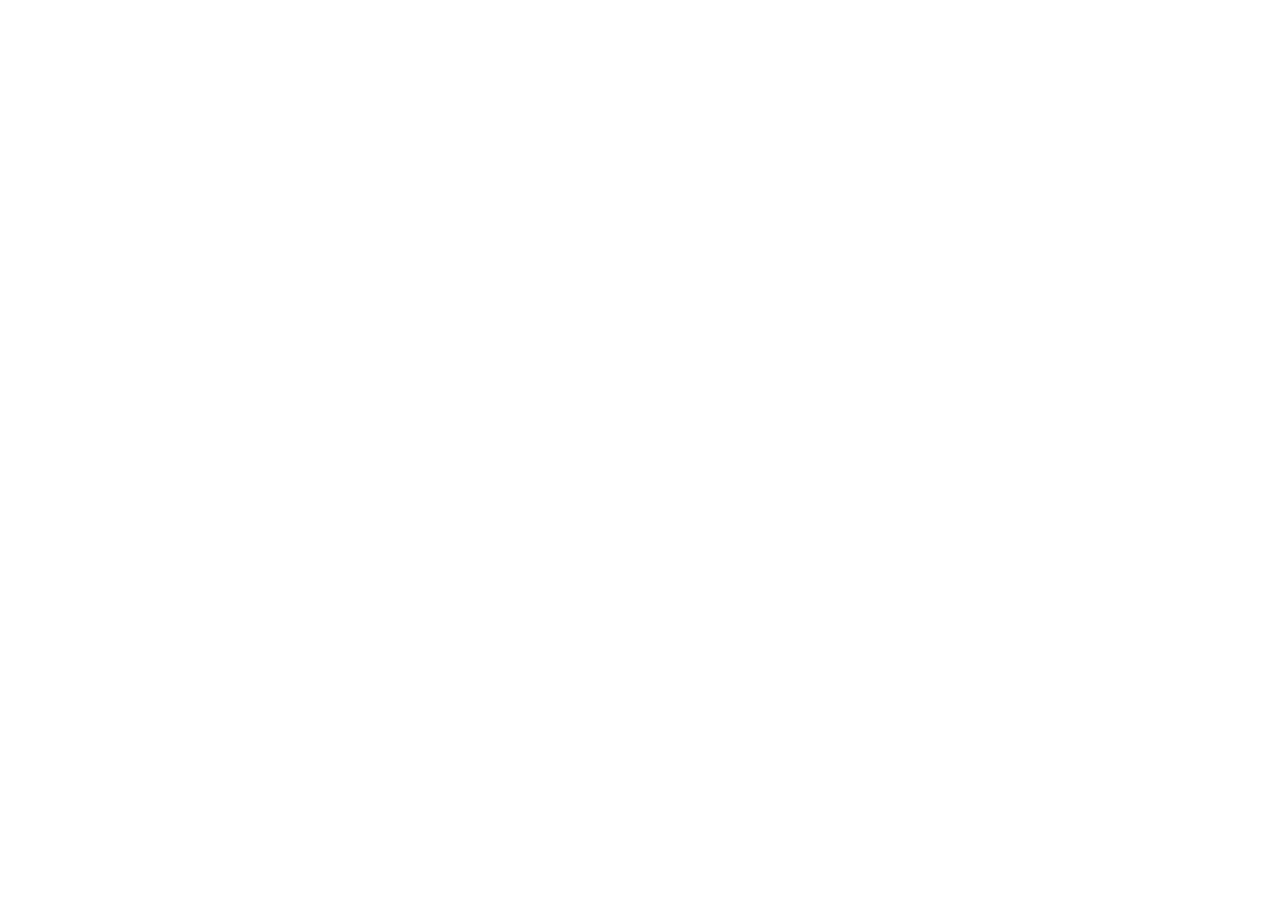
==== commit 74fd9361: "Redirect GitHub Pages to mark.bohaychuk.com" ====
--- a/index.html
+++ b/index.html
@@ -1,265 +1,15 @@
 <!DOCTYPE html>
 <html lang="en">
 <head>
-    <meta charset="UTF-8">
-    <meta name="viewport" content="width=device-width, initial-scale=1.0">
-    <title>Mark Bohaychuk — Software Developer</title>
-    <meta name="description" content="Mark Bohaychuk — software developer in Alberta, Canada. Distributed systems, ML and retrieval pipelines, and embedded firmware, built end to end.">
-    <meta name="author" content="Mark Bohaychuk">
-    <meta name="theme-color" content="#2e5d4f">
-    <link rel="canonical" href="https://mark.bohaychuk.com/">
-    <link rel="icon" href="/favicon.svg" type="image/svg+xml">
-
-    <meta property="og:type" content="website">
-    <meta property="og:url" content="https://mark.bohaychuk.com/">
-    <meta property="og:title" content="Mark Bohaychuk — Software Developer">
-    <meta property="og:description" content="Distributed systems, ML and retrieval pipelines, and embedded firmware — built end to end.">
-    <meta property="og:image" content="https://mark.bohaychuk.com/images/og-card.png">
-    <meta name="twitter:card" content="summary_large_image">
-    <meta name="twitter:title" content="Mark Bohaychuk — Software Developer">
-    <meta name="twitter:description" content="Distributed systems, ML and retrieval pipelines, and embedded firmware — built end to end.">
-    <meta name="twitter:image" content="https://mark.bohaychuk.com/images/og-card.png">
-
-    <link rel="preconnect" href="https://fonts.googleapis.com">
-    <link rel="preconnect" href="https://fonts.gstatic.com" crossorigin>
-    <link href="https://fonts.googleapis.com/css2?family=IBM+Plex+Mono:wght@400;500&family=IBM+Plex+Sans:wght@400;500;600&family=IBM+Plex+Serif:wght@500;600&display=swap" rel="stylesheet">
-    <link rel="stylesheet" href="css/styles.css">
+<meta charset="utf-8">
+<title>Mark Bohaychuk</title>
+<meta name="viewport" content="width=device-width, initial-scale=1.0">
+<link rel="canonical" href="https://mark.bohaychuk.com/">
+<meta name="robots" content="noindex">
+<meta http-equiv="refresh" content="0; url=https://mark.bohaychuk.com/">
+<script>location.replace("https://mark.bohaychuk.com/" + location.hash + location.search);</script>
 </head>
-<body>
-    <a href="#projects" class="skip-link">Skip to projects</a>
-
-    <header class="header">
-        <div class="container">
-            <nav class="nav" aria-label="Primary">
-                <span class="logo"><a href="#home">Mark Bohaychuk</a></span>
-                <button class="nav-toggle" type="button" aria-label="Toggle navigation" aria-expanded="false" aria-controls="nav-links">
-                    <svg viewBox="0 0 24 24" fill="none" stroke="currentColor" stroke-width="2" aria-hidden="true">
-                        <line x1="3" y1="6" x2="21" y2="6"/>
-                        <line x1="3" y1="12" x2="21" y2="12"/>
-                        <line x1="3" y1="18" x2="21" y2="18"/>
-                    </svg>
-                </button>
-                <ul class="nav-links" id="nav-links">
-                    <li><a href="#home">Home</a></li>
-                    <li><a href="#about">About</a></li>
-                    <li><a href="#projects">Projects</a></li>
-                    <li><a href="#contact">Contact</a></li>
-                </ul>
-            </nav>
-        </div>
-    </header>
-
-    <main id="main">
-        <!-- Hero -->
-        <section id="home" class="hero">
-            <div class="container">
-                <div class="hero-content">
-                    <p class="eyebrow">Software developer · Alberta, Canada</p>
-                    <h1 class="hero-title">Mark Bohaychuk</h1>
-                    <p class="hero-subtitle">I build software. Distributed systems, ML pipelines, embedded firmware — usually because I wanted the thing to exist.</p>
-                    <div class="hero-actions">
-                        <a href="#projects" class="btn btn-primary">View my work</a>
-                        <a href="#contact" class="text-link">Get in touch →</a>
-                    </div>
-                </div>
-            </div>
-        </section>
-
-        <!-- About -->
-        <section id="about" class="about">
-            <div class="container">
-                <div class="about-content reveal">
-                    <p class="eyebrow">01 / About</p>
-                    <h2 class="section-title">About</h2>
-                    <p class="about-text">
-                        I'm a software developer based in Alberta, Canada. I work across the stack &mdash; distributed backends, machine-learning and retrieval pipelines, and bare-metal embedded firmware &mdash; and I'm happiest on problems that cross those boundaries.
-                    </p>
-                    <p class="about-text">
-                        The projects below are all things I wanted to exist and then built end to end: ASP.NET Core and Python services, local and hosted LLM pipelines, a ten-process auction-hunting system, embedded C on an 8-bit microcontroller. The throughline is systems that are honest about their own limits &mdash; explicit pipeline stages, visible failure modes, and design decisions I made for reasons I can explain.
-                    </p>
-                    <p class="about-status">Open to new opportunities &mdash; email is the best way to reach me.</p>
-                    <div class="about-cta">
-                        <a href="docs/Mark_Bohaychuk_Resume.pdf" class="btn btn-secondary" target="_blank" rel="noopener">Download résumé</a>
-                    </div>
-                </div>
-            </div>
-        </section>
-
-        <!-- Projects -->
-        <section id="projects" class="projects">
-            <div class="container">
-                <div class="section-head reveal">
-                    <p class="eyebrow">02 / Selected work</p>
-                    <h2 class="section-title">Selected work</h2>
-                </div>
-                <div class="projects-grid">
-                    <!-- CarBuyerAssistant -->
-                    <article class="project-card reveal" data-project="carbuyer">
-                        <div class="project-media">
-                            <div class="project-tile">
-                                <svg viewBox="0 0 24 24" fill="none" stroke="currentColor" aria-hidden="true">
-                                    <rect x="1" y="3" width="15" height="13" rx="1"/>
-                                    <polygon points="16 8 20 8 23 11 23 16 16 16 16 8"/>
-                                    <circle cx="5.5" cy="18.5" r="2.5"/>
-                                    <circle cx="18.5" cy="18.5" r="2.5"/>
-                                </svg>
-                                <span>Backend · Python</span>
-                            </div>
-                        </div>
-                        <div class="project-content">
-                            <h3 class="project-title">CarBuyerAssistant</h3>
-                            <p class="project-description">
-                                A 10-process pipeline that hunts vehicle deals at Western Canadian auctions. Postgres NOTIFY/LISTEN queue, advisory-lock single-instance enforcement, GraphQL ingest behind Cloudflare, Discord alerts on soft-close.
-                            </p>
-                            <div class="project-tags">
-                                <span class="tag">Python</span>
-                                <span class="tag">PostgreSQL</span>
-                                <span class="tag">asyncio</span>
-                                <span class="tag">systemd</span>
-                                <span class="tag">LLM</span>
-                            </div>
-                            <a href="projects/carbuyer.html" class="project-link">Read more <span class="arrow" aria-hidden="true">→</span></a>
-                        </div>
-                    </article>
-
-                    <!-- Briefer -->
-                    <article class="project-card reveal" data-project="briefer">
-                        <div class="project-media">
-                            <img class="project-shot" src="images/briefer/profile-editor.png" alt="Briefer interest-profile editor describing monitored topics in natural language" loading="lazy" decoding="async">
-                        </div>
-                        <div class="project-content">
-                            <h3 class="project-title">Briefer</h3>
-                            <p class="project-description">
-                                Personalized news intelligence platform. A multi-stage scoring cascade surfaces articles with non-obvious connections to each user's interests — the kind keyword alerts would miss.
-                            </p>
-                            <div class="project-tags">
-                                <span class="tag">ASP.NET Core</span>
-                                <span class="tag">Python</span>
-                                <span class="tag">FastAPI</span>
-                                <span class="tag">Qdrant</span>
-                                <span class="tag">LLM</span>
-                            </div>
-                            <a href="projects/briefer.html" class="project-link">Read more <span class="arrow" aria-hidden="true">→</span></a>
-                        </div>
-                    </article>
-
-                    <!-- Job Search Copilot -->
-                    <article class="project-card reveal" data-project="job-search-copilot">
-                        <div class="project-media">
-                            <img class="project-shot" src="images/job-search-copilot/api-overview.png" alt="Job Search Copilot API documentation overview" loading="lazy" decoding="async">
-                        </div>
-                        <div class="project-content">
-                            <h3 class="project-title">Job Search Copilot</h3>
-                            <p class="project-description">
-                                Resume-to-job matcher for software postings in Edmonton and Calgary. Hybrid scoring combines semantic similarity with deterministic feature matching, and explains why each job fits or doesn't.
-                            </p>
-                            <div class="project-tags">
-                                <span class="tag">Python</span>
-                                <span class="tag">FastAPI</span>
-                                <span class="tag">pgvector</span>
-                                <span class="tag">OpenAI</span>
-                            </div>
-                            <a href="projects/job-search-copilot.html" class="project-link">Read more <span class="arrow" aria-hidden="true">→</span></a>
-                        </div>
-                    </article>
-
-                    <!-- Mechanics Sidekick -->
-                    <article class="project-card reveal" data-project="mechanics-sidekick">
-                        <div class="project-media">
-                            <img class="project-shot" src="images/mechanics-sidekick/terminal-session.png" alt="Mechanics Sidekick terminal session answering a question with cited sources" loading="lazy" decoding="async">
-                        </div>
-                        <div class="project-content">
-                            <h3 class="project-title">Mechanics Sidekick</h3>
-                            <p class="project-description">
-                                Local CLI RAG assistant for service manuals. Upload PDFs for a vehicle, open a job, and ask grounded questions. Answers come with citations and nothing leaves your machine.
-                            </p>
-                            <div class="project-tags">
-                                <span class="tag">Python</span>
-                                <span class="tag">Ollama</span>
-                                <span class="tag">RAG</span>
-                                <span class="tag">SQLite</span>
-                            </div>
-                            <a href="projects/mechanics-sidekick.html" class="project-link">Read more <span class="arrow" aria-hidden="true">→</span></a>
-                        </div>
-                    </article>
-
-                    <!-- Interactive Gameboard -->
-                    <article class="project-card reveal" data-project="gameboard">
-                        <div class="project-media">
-                            <img class="project-shot project-shot--center" src="images/gameboard/gameboard.jpg" alt="Hexagon-tiled gameboard with NFC readers and RGB LEDs" loading="lazy" decoding="async">
-                        </div>
-                        <div class="project-content">
-                            <h3 class="project-title">Interactive Gameboard</h3>
-                            <p class="project-description">
-                                A hexagon-based gameboard with NFC readers and RGB LEDs, driven by a Raspberry Pi Pico W with real-time mobile-app integration.
-                            </p>
-                            <div class="project-tags">
-                                <span class="tag">Raspberry Pi</span>
-                                <span class="tag">NFC</span>
-                                <span class="tag">.NET MAUI</span>
-                                <span class="tag">IoT</span>
-                            </div>
-                            <a href="projects/gameboard.html" class="project-link">Read more <span class="arrow" aria-hidden="true">→</span></a>
-                        </div>
-                    </article>
-
-                    <!-- Digital Level -->
-                    <article class="project-card reveal" data-project="digital-level">
-                        <div class="project-media">
-                            <div class="project-tile">
-                                <svg viewBox="0 0 24 24" fill="none" stroke="currentColor" aria-hidden="true">
-                                    <circle cx="12" cy="12" r="10"/>
-                                    <circle cx="12" cy="12" r="3"/>
-                                    <line x1="12" y1="2" x2="12" y2="5"/>
-                                    <line x1="12" y1="19" x2="12" y2="22"/>
-                                    <line x1="2" y1="12" x2="5" y2="12"/>
-                                    <line x1="19" y1="12" x2="22" y2="12"/>
-                                </svg>
-                                <span>Embedded · C</span>
-                            </div>
-                        </div>
-                        <div class="project-content">
-                            <h3 class="project-title">Digital Level</h3>
-                            <p class="project-description">
-                                A two-axis digital level built from scratch around an ATmega328, an ADXL343 accelerometer, and an SSD1306 OLED. Custom PCB, 3D-printed case, four AA batteries.
-                            </p>
-                            <div class="project-tags">
-                                <span class="tag">Embedded C</span>
-                                <span class="tag">ATmega328</span>
-                                <span class="tag">PCB Design</span>
-                                <span class="tag">I²C</span>
-                            </div>
-                            <a href="projects/digital-level.html" class="project-link">Read more <span class="arrow" aria-hidden="true">→</span></a>
-                        </div>
-                    </article>
-                </div>
-            </div>
-        </section>
-
-        <!-- Contact -->
-        <section id="contact" class="contact">
-            <div class="container">
-                <div class="reveal">
-                    <p class="eyebrow">03 / Contact</p>
-                    <h2 class="section-title">Get in touch</h2>
-                    <p class="contact-text">Open to new opportunities. Email is the best way to reach me — I read everything.</p>
-                    <div class="contact-links">
-                        <a href="mailto:mark@bohaychuk.com" class="contact-link">mark@bohaychuk.com</a>
-                        <a href="https://github.com/mbohaychuk" class="contact-link" target="_blank" rel="noopener">GitHub</a>
-                        <a href="https://www.linkedin.com/in/mark-bohaychuk-a47a1b263" class="contact-link" target="_blank" rel="noopener">LinkedIn</a>
-                    </div>
-                </div>
-            </div>
-        </section>
-    </main>
-
-    <footer class="footer">
-        <div class="container">
-            <p>&copy; 2026 Mark Bohaychuk</p>
-            <p>Built from scratch — no framework, no build step.</p>
-        </div>
-    </footer>
-
-    <script src="js/main.js"></script>
+<body style="font-family:system-ui,-apple-system,sans-serif;padding:2rem;color:#1c2722;background:#f3f4f1">
+<p>Redirecting to <a href="https://mark.bohaychuk.com/">mark.bohaychuk.com</a>…</p>
 </body>
 </html>
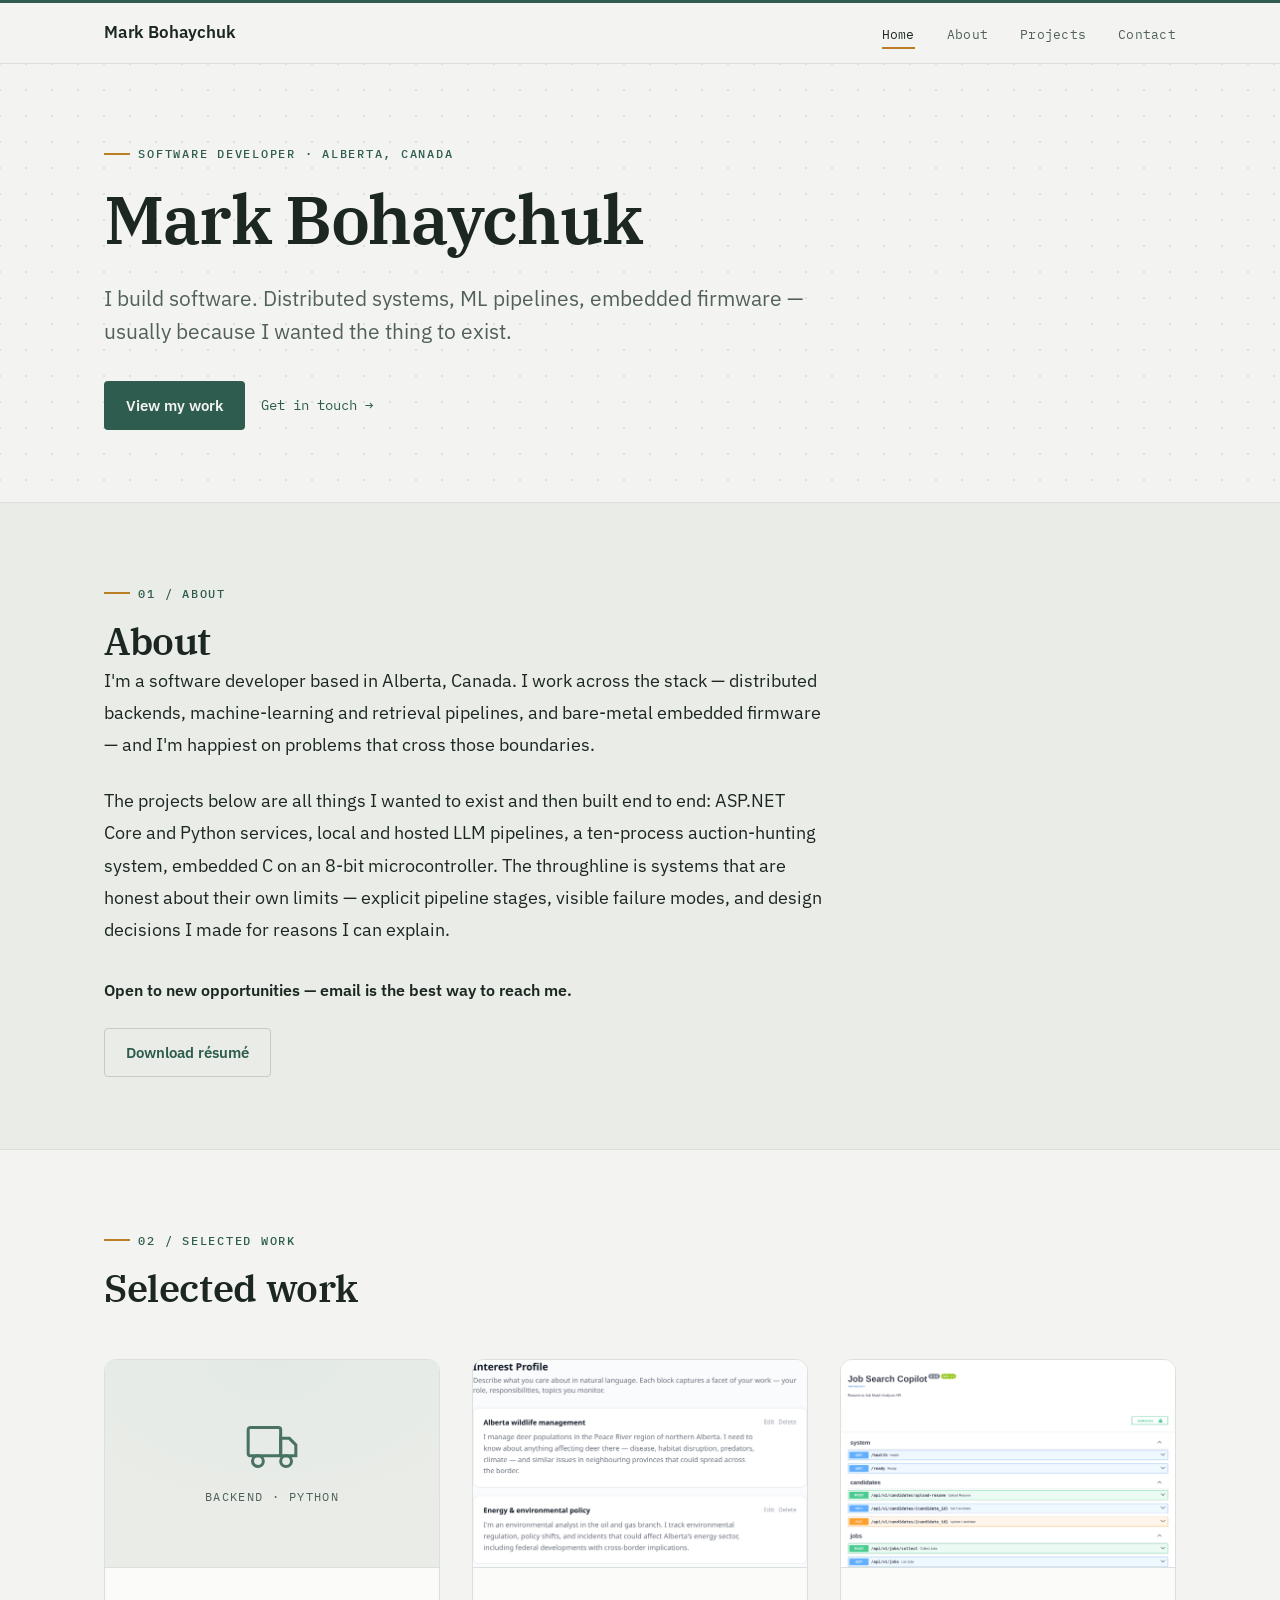
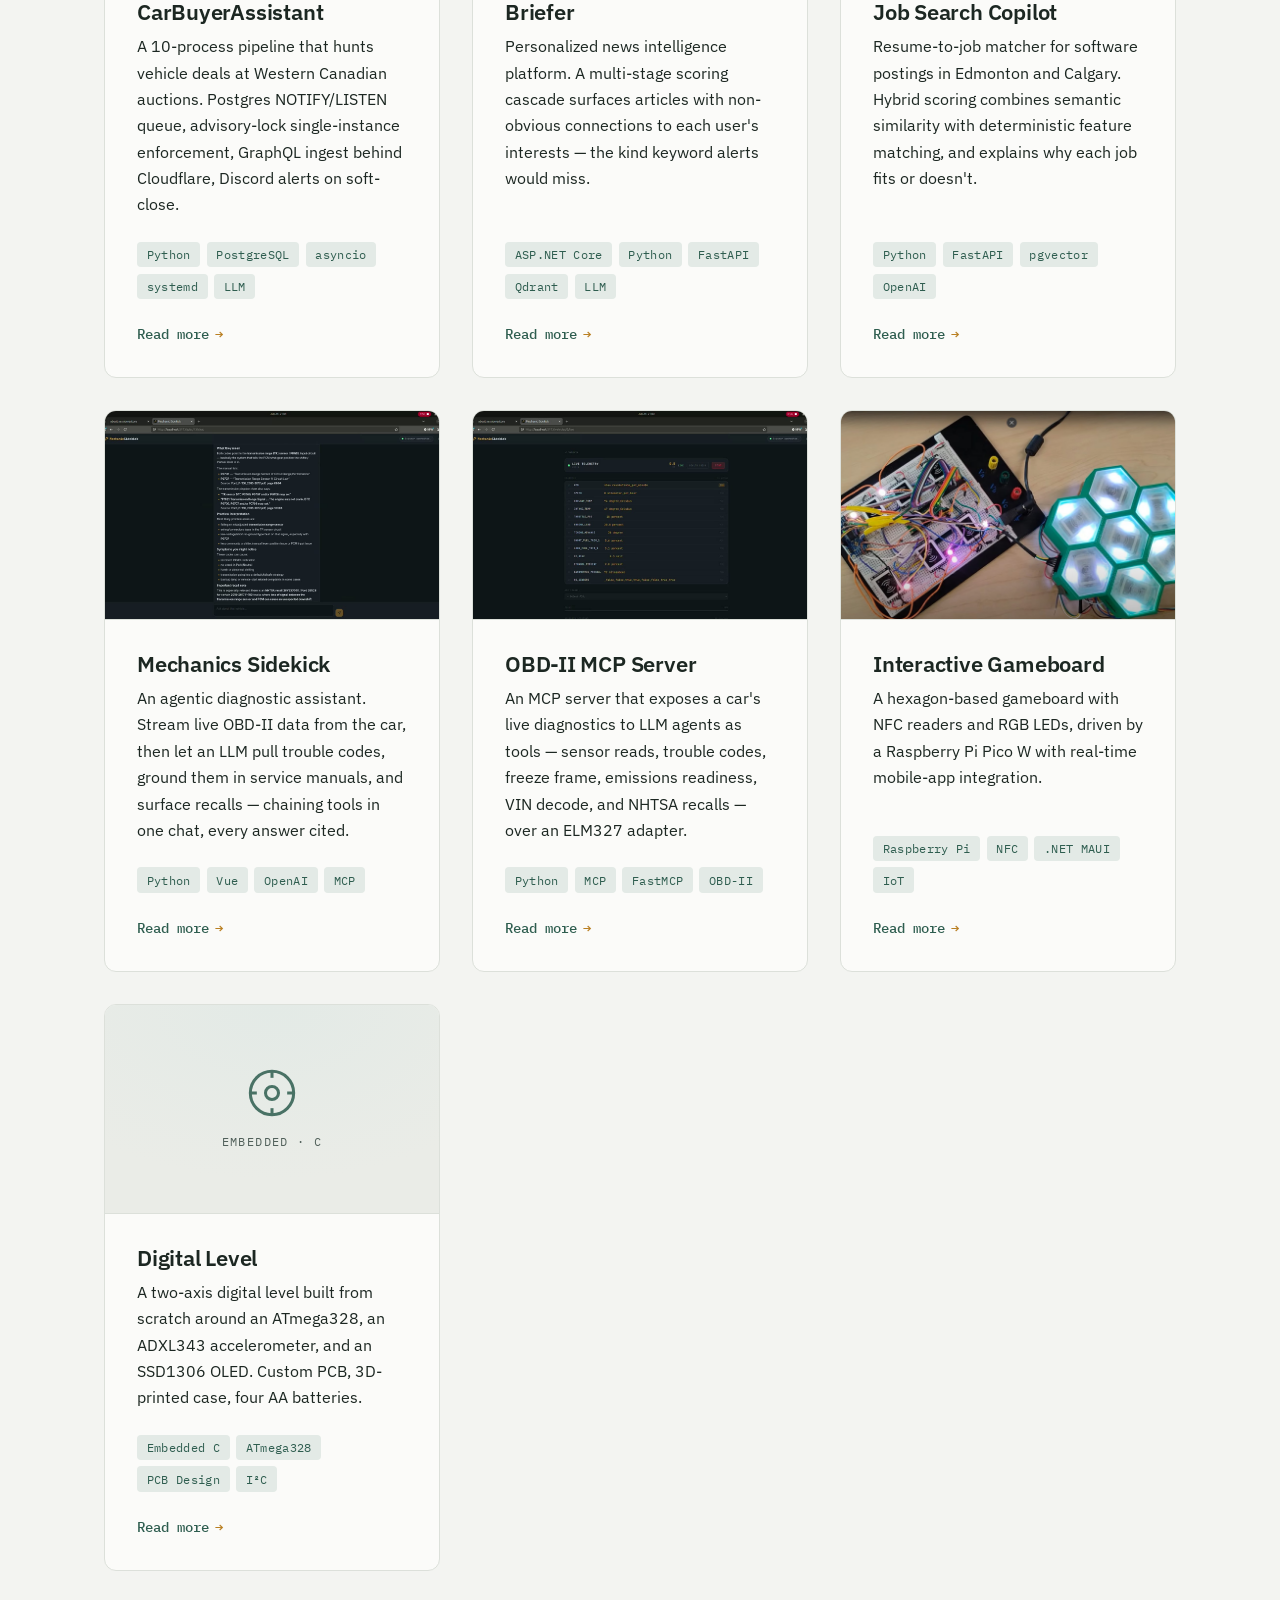
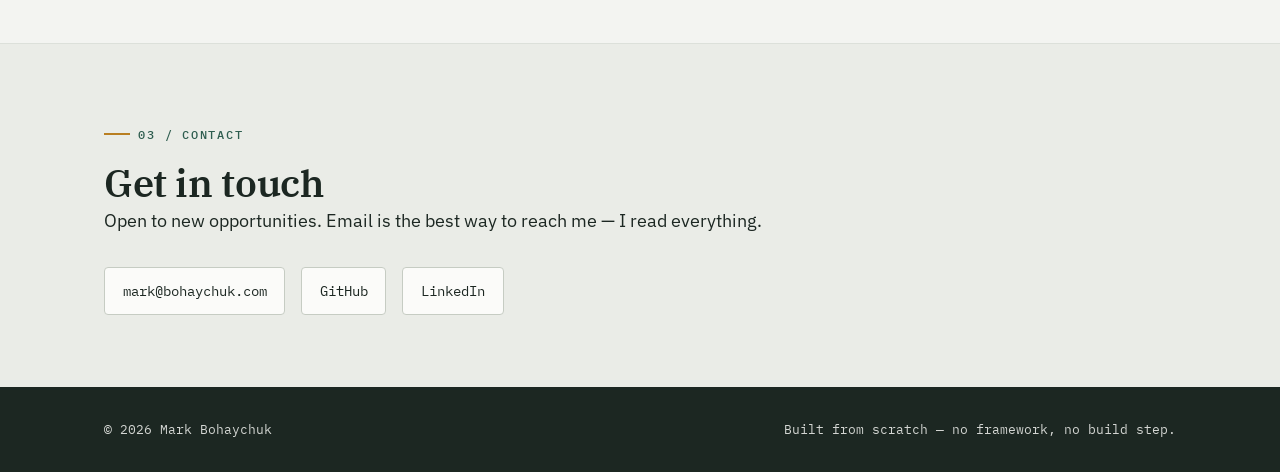
==== commit 28e0e6c4: "feat: rewrite Mechanics Sidekick and add OBD-II MCP Server project Mechanics Sidekick moved from an " ====
--- a/index.html
+++ b/index.html
@@ -1,15 +1,285 @@
 <!DOCTYPE html>
 <html lang="en">
 <head>
-<meta charset="utf-8">
-<title>Mark Bohaychuk</title>
-<meta name="viewport" content="width=device-width, initial-scale=1.0">
-<link rel="canonical" href="https://mark.bohaychuk.com/">
-<meta name="robots" content="noindex">
-<meta http-equiv="refresh" content="0; url=https://mark.bohaychuk.com/">
-<script>location.replace("https://mark.bohaychuk.com/" + location.hash + location.search);</script>
+    <meta charset="UTF-8">
+    <meta name="viewport" content="width=device-width, initial-scale=1.0">
+    <title>Mark Bohaychuk — Software Developer</title>
+    <meta name="description" content="Mark Bohaychuk — software developer in Alberta, Canada. Distributed systems, ML and retrieval pipelines, and embedded firmware, built end to end.">
+    <meta name="author" content="Mark Bohaychuk">
+    <meta name="theme-color" content="#2e5d4f">
+    <link rel="canonical" href="https://mark.bohaychuk.com/">
+    <link rel="icon" href="/favicon.svg" type="image/svg+xml">
+
+    <meta property="og:type" content="website">
+    <meta property="og:url" content="https://mark.bohaychuk.com/">
+    <meta property="og:title" content="Mark Bohaychuk — Software Developer">
+    <meta property="og:description" content="Distributed systems, ML and retrieval pipelines, and embedded firmware — built end to end.">
+    <meta property="og:image" content="https://mark.bohaychuk.com/images/og-card.png">
+    <meta name="twitter:card" content="summary_large_image">
+    <meta name="twitter:title" content="Mark Bohaychuk — Software Developer">
+    <meta name="twitter:description" content="Distributed systems, ML and retrieval pipelines, and embedded firmware — built end to end.">
+    <meta name="twitter:image" content="https://mark.bohaychuk.com/images/og-card.png">
+
+    <link rel="preconnect" href="https://fonts.googleapis.com">
+    <link rel="preconnect" href="https://fonts.gstatic.com" crossorigin>
+    <link href="https://fonts.googleapis.com/css2?family=IBM+Plex+Mono:wght@400;500&family=IBM+Plex+Sans:wght@400;500;600&family=IBM+Plex+Serif:wght@500;600&display=swap" rel="stylesheet">
+    <link rel="stylesheet" href="css/styles.css">
 </head>
-<body style="font-family:system-ui,-apple-system,sans-serif;padding:2rem;color:#1c2722;background:#f3f4f1">
-<p>Redirecting to <a href="https://mark.bohaychuk.com/">mark.bohaychuk.com</a>…</p>
+<body>
+    <a href="#projects" class="skip-link">Skip to projects</a>
+
+    <header class="header">
+        <div class="container">
+            <nav class="nav" aria-label="Primary">
+                <span class="logo"><a href="#home">Mark Bohaychuk</a></span>
+                <button class="nav-toggle" type="button" aria-label="Toggle navigation" aria-expanded="false" aria-controls="nav-links">
+                    <svg viewBox="0 0 24 24" fill="none" stroke="currentColor" stroke-width="2" aria-hidden="true">
+                        <line x1="3" y1="6" x2="21" y2="6"/>
+                        <line x1="3" y1="12" x2="21" y2="12"/>
+                        <line x1="3" y1="18" x2="21" y2="18"/>
+                    </svg>
+                </button>
+                <ul class="nav-links" id="nav-links">
+                    <li><a href="#home">Home</a></li>
+                    <li><a href="#about">About</a></li>
+                    <li><a href="#projects">Projects</a></li>
+                    <li><a href="#contact">Contact</a></li>
+                </ul>
+            </nav>
+        </div>
+    </header>
+
+    <main id="main">
+        <!-- Hero -->
+        <section id="home" class="hero">
+            <div class="container">
+                <div class="hero-content">
+                    <p class="eyebrow">Software developer · Alberta, Canada</p>
+                    <h1 class="hero-title">Mark Bohaychuk</h1>
+                    <p class="hero-subtitle">I build software. Distributed systems, ML pipelines, embedded firmware — usually because I wanted the thing to exist.</p>
+                    <div class="hero-actions">
+                        <a href="#projects" class="btn btn-primary">View my work</a>
+                        <a href="#contact" class="text-link">Get in touch →</a>
+                    </div>
+                </div>
+            </div>
+        </section>
+
+        <!-- About -->
+        <section id="about" class="about">
+            <div class="container">
+                <div class="about-content reveal">
+                    <p class="eyebrow">01 / About</p>
+                    <h2 class="section-title">About</h2>
+                    <p class="about-text">
+                        I'm a software developer based in Alberta, Canada. I work across the stack &mdash; distributed backends, machine-learning and retrieval pipelines, and bare-metal embedded firmware &mdash; and I'm happiest on problems that cross those boundaries.
+                    </p>
+                    <p class="about-text">
+                        The projects below are all things I wanted to exist and then built end to end: ASP.NET Core and Python services, local and hosted LLM pipelines, a ten-process auction-hunting system, embedded C on an 8-bit microcontroller. The throughline is systems that are honest about their own limits &mdash; explicit pipeline stages, visible failure modes, and design decisions I made for reasons I can explain.
+                    </p>
+                    <p class="about-status">Open to new opportunities &mdash; email is the best way to reach me.</p>
+                    <div class="about-cta">
+                        <a href="docs/Mark_Bohaychuk_Resume.pdf" class="btn btn-secondary" target="_blank" rel="noopener">Download résumé</a>
+                    </div>
+                </div>
+            </div>
+        </section>
+
+        <!-- Projects -->
+        <section id="projects" class="projects">
+            <div class="container">
+                <div class="section-head reveal">
+                    <p class="eyebrow">02 / Selected work</p>
+                    <h2 class="section-title">Selected work</h2>
+                </div>
+                <div class="projects-grid">
+                    <!-- CarBuyerAssistant -->
+                    <article class="project-card reveal" data-project="carbuyer">
+                        <div class="project-media">
+                            <div class="project-tile">
+                                <svg viewBox="0 0 24 24" fill="none" stroke="currentColor" aria-hidden="true">
+                                    <rect x="1" y="3" width="15" height="13" rx="1"/>
+                                    <polygon points="16 8 20 8 23 11 23 16 16 16 16 8"/>
+                                    <circle cx="5.5" cy="18.5" r="2.5"/>
+                                    <circle cx="18.5" cy="18.5" r="2.5"/>
+                                </svg>
+                                <span>Backend · Python</span>
+                            </div>
+                        </div>
+                        <div class="project-content">
+                            <h3 class="project-title">CarBuyerAssistant</h3>
+                            <p class="project-description">
+                                A 10-process pipeline that hunts vehicle deals at Western Canadian auctions. Postgres NOTIFY/LISTEN queue, advisory-lock single-instance enforcement, GraphQL ingest behind Cloudflare, Discord alerts on soft-close.
+                            </p>
+                            <div class="project-tags">
+                                <span class="tag">Python</span>
+                                <span class="tag">PostgreSQL</span>
+                                <span class="tag">asyncio</span>
+                                <span class="tag">systemd</span>
+                                <span class="tag">LLM</span>
+                            </div>
+                            <a href="projects/carbuyer.html" class="project-link">Read more <span class="arrow" aria-hidden="true">→</span></a>
+                        </div>
+                    </article>
+
+                    <!-- Briefer -->
+                    <article class="project-card reveal" data-project="briefer">
+                        <div class="project-media">
+                            <img class="project-shot" src="images/briefer/profile-editor.png" alt="Briefer interest-profile editor describing monitored topics in natural language" loading="lazy" decoding="async">
+                        </div>
+                        <div class="project-content">
+                            <h3 class="project-title">Briefer</h3>
+                            <p class="project-description">
+                                Personalized news intelligence platform. A multi-stage scoring cascade surfaces articles with non-obvious connections to each user's interests — the kind keyword alerts would miss.
+                            </p>
+                            <div class="project-tags">
+                                <span class="tag">ASP.NET Core</span>
+                                <span class="tag">Python</span>
+                                <span class="tag">FastAPI</span>
+                                <span class="tag">Qdrant</span>
+                                <span class="tag">LLM</span>
+                            </div>
+                            <a href="projects/briefer.html" class="project-link">Read more <span class="arrow" aria-hidden="true">→</span></a>
+                        </div>
+                    </article>
+
+                    <!-- Job Search Copilot -->
+                    <article class="project-card reveal" data-project="job-search-copilot">
+                        <div class="project-media">
+                            <img class="project-shot" src="images/job-search-copilot/api-overview.png" alt="Job Search Copilot API documentation overview" loading="lazy" decoding="async">
+                        </div>
+                        <div class="project-content">
+                            <h3 class="project-title">Job Search Copilot</h3>
+                            <p class="project-description">
+                                Resume-to-job matcher for software postings in Edmonton and Calgary. Hybrid scoring combines semantic similarity with deterministic feature matching, and explains why each job fits or doesn't.
+                            </p>
+                            <div class="project-tags">
+                                <span class="tag">Python</span>
+                                <span class="tag">FastAPI</span>
+                                <span class="tag">pgvector</span>
+                                <span class="tag">OpenAI</span>
+                            </div>
+                            <a href="projects/job-search-copilot.html" class="project-link">Read more <span class="arrow" aria-hidden="true">→</span></a>
+                        </div>
+                    </article>
+
+                    <!-- Mechanics Sidekick -->
+                    <article class="project-card reveal" data-project="mechanics-sidekick">
+                        <div class="project-media">
+                            <img class="project-shot" src="images/mechanics-sidekick/chat-citations.jpg" alt="Mechanics Sidekick answering with trouble codes grounded in a service manual and a matching recall, citations inline" loading="lazy" decoding="async">
+                        </div>
+                        <div class="project-content">
+                            <h3 class="project-title">Mechanics Sidekick</h3>
+                            <p class="project-description">
+                                An agentic diagnostic assistant. Stream live OBD-II data from the car, then let an LLM pull trouble codes, ground them in service manuals, and surface recalls — chaining tools in one chat, every answer cited.
+                            </p>
+                            <div class="project-tags">
+                                <span class="tag">Python</span>
+                                <span class="tag">Vue</span>
+                                <span class="tag">OpenAI</span>
+                                <span class="tag">MCP</span>
+                            </div>
+                            <a href="projects/mechanics-sidekick.html" class="project-link">Read more <span class="arrow" aria-hidden="true">→</span></a>
+                        </div>
+                    </article>
+
+                    <!-- OBD-II MCP Server -->
+                    <article class="project-card reveal" data-project="obd-ii-mcp-server">
+                        <div class="project-media">
+                            <img class="project-shot" src="images/obd-ii-mcp-server/live-telemetry.jpg" alt="Live OBD-II telemetry — RPM, coolant temp, engine load — streamed from a 2015 F-150 through the MCP server" loading="lazy" decoding="async">
+                        </div>
+                        <div class="project-content">
+                            <h3 class="project-title">OBD-II MCP Server</h3>
+                            <p class="project-description">
+                                An MCP server that exposes a car's live diagnostics to LLM agents as tools — sensor reads, trouble codes, freeze frame, emissions readiness, VIN decode, and NHTSA recalls — over an ELM327 adapter.
+                            </p>
+                            <div class="project-tags">
+                                <span class="tag">Python</span>
+                                <span class="tag">MCP</span>
+                                <span class="tag">FastMCP</span>
+                                <span class="tag">OBD-II</span>
+                            </div>
+                            <a href="projects/obd-ii-mcp-server.html" class="project-link">Read more <span class="arrow" aria-hidden="true">→</span></a>
+                        </div>
+                    </article>
+
+                    <!-- Interactive Gameboard -->
+                    <article class="project-card reveal" data-project="gameboard">
+                        <div class="project-media">
+                            <img class="project-shot project-shot--center" src="images/gameboard/gameboard.jpg" alt="Hexagon-tiled gameboard with NFC readers and RGB LEDs" loading="lazy" decoding="async">
+                        </div>
+                        <div class="project-content">
+                            <h3 class="project-title">Interactive Gameboard</h3>
+                            <p class="project-description">
+                                A hexagon-based gameboard with NFC readers and RGB LEDs, driven by a Raspberry Pi Pico W with real-time mobile-app integration.
+                            </p>
+                            <div class="project-tags">
+                                <span class="tag">Raspberry Pi</span>
+                                <span class="tag">NFC</span>
+                                <span class="tag">.NET MAUI</span>
+                                <span class="tag">IoT</span>
+                            </div>
+                            <a href="projects/gameboard.html" class="project-link">Read more <span class="arrow" aria-hidden="true">→</span></a>
+                        </div>
+                    </article>
+
+                    <!-- Digital Level -->
+                    <article class="project-card reveal" data-project="digital-level">
+                        <div class="project-media">
+                            <div class="project-tile">
+                                <svg viewBox="0 0 24 24" fill="none" stroke="currentColor" aria-hidden="true">
+                                    <circle cx="12" cy="12" r="10"/>
+                                    <circle cx="12" cy="12" r="3"/>
+                                    <line x1="12" y1="2" x2="12" y2="5"/>
+                                    <line x1="12" y1="19" x2="12" y2="22"/>
+                                    <line x1="2" y1="12" x2="5" y2="12"/>
+                                    <line x1="19" y1="12" x2="22" y2="12"/>
+                                </svg>
+                                <span>Embedded · C</span>
+                            </div>
+                        </div>
+                        <div class="project-content">
+                            <h3 class="project-title">Digital Level</h3>
+                            <p class="project-description">
+                                A two-axis digital level built from scratch around an ATmega328, an ADXL343 accelerometer, and an SSD1306 OLED. Custom PCB, 3D-printed case, four AA batteries.
+                            </p>
+                            <div class="project-tags">
+                                <span class="tag">Embedded C</span>
+                                <span class="tag">ATmega328</span>
+                                <span class="tag">PCB Design</span>
+                                <span class="tag">I²C</span>
+                            </div>
+                            <a href="projects/digital-level.html" class="project-link">Read more <span class="arrow" aria-hidden="true">→</span></a>
+                        </div>
+                    </article>
+                </div>
+            </div>
+        </section>
+
+        <!-- Contact -->
+        <section id="contact" class="contact">
+            <div class="container">
+                <div class="reveal">
+                    <p class="eyebrow">03 / Contact</p>
+                    <h2 class="section-title">Get in touch</h2>
+                    <p class="contact-text">Open to new opportunities. Email is the best way to reach me — I read everything.</p>
+                    <div class="contact-links">
+                        <a href="mailto:mark@bohaychuk.com" class="contact-link">mark@bohaychuk.com</a>
+                        <a href="https://github.com/mbohaychuk" class="contact-link" target="_blank" rel="noopener">GitHub</a>
+                        <a href="https://www.linkedin.com/in/mark-bohaychuk-a47a1b263" class="contact-link" target="_blank" rel="noopener">LinkedIn</a>
+                    </div>
+                </div>
+            </div>
+        </section>
+    </main>
+
+    <footer class="footer">
+        <div class="container">
+            <p>&copy; 2026 Mark Bohaychuk</p>
+            <p>Built from scratch — no framework, no build step.</p>
+        </div>
+    </footer>
+
+    <script src="js/main.js"></script>
 </body>
 </html>
--- a/css/styles.css
+++ b/css/styles.css
@@ -0,0 +1,815 @@
+/* ===========================
+   Reset & base
+   =========================== */
+*,
+*::before,
+*::after {
+    margin: 0;
+    padding: 0;
+    box-sizing: border-box;
+}
+
+:root {
+    /* Color — Forest & stone */
+    --paper: #f3f4f1;        /* page background */
+    --paper-2: #eaece7;      /* alternating section / tile background */
+    --card: #fbfbf9;         /* card surface */
+    --ink: #1c2722;          /* primary text */
+    --muted: #51605a;        /* secondary text (>= 4.5:1 on paper) */
+    --brand: #2e5d4f;        /* forest — headings, links, primary actions */
+    --brand-deep: #224a3e;   /* hover / pressed */
+    --brand-tint: #e3eae6;   /* chips, active wash */
+    --accent: #b97f22;       /* ochre / brass — sparing accent, rules, marks */
+    --accent-deep: #9a6716;  /* ochre hover */
+    --line: #dce0da;         /* hairlines */
+    --line-strong: #c6ccc3;
+
+    /* Typography */
+    --font-sans: 'IBM Plex Sans', -apple-system, BlinkMacSystemFont, 'Segoe UI', Roboto, sans-serif;
+    --font-mono: 'IBM Plex Mono', ui-monospace, 'SFMono-Regular', Menlo, Consolas, monospace;
+    --font-serif: 'IBM Plex Serif', Georgia, 'Times New Roman', serif;
+
+    /* Spacing scale */
+    --spacing-xs: 0.5rem;
+    --spacing-sm: 1rem;
+    --spacing-md: 1.5rem;
+    --spacing-lg: 2rem;
+    --spacing-xl: 3rem;
+    --spacing-2xl: 4.5rem;
+
+    /* Radii */
+    --radius-sm: 0.25rem;
+    --radius-md: 0.5rem;
+    --radius-lg: 0.75rem;
+
+    /* Elevation */
+    --shadow-sm: 0 1px 2px rgba(28, 39, 34, 0.05);
+    --shadow-md: 0 6px 18px -10px rgba(28, 39, 34, 0.28);
+    --shadow-lg: 0 18px 40px -20px rgba(28, 39, 34, 0.35);
+
+    /* Motion */
+    --transition-fast: 140ms ease;
+    --transition-base: 220ms ease;
+}
+
+html {
+    scroll-behavior: smooth;
+}
+
+body {
+    font-family: var(--font-sans);
+    font-size: 1rem;
+    line-height: 1.65;
+    color: var(--ink);
+    background-color: var(--paper);
+    -webkit-font-smoothing: antialiased;
+    text-rendering: optimizeLegibility;
+    overflow-x: hidden;
+}
+
+/* ===========================
+   Typography
+   =========================== */
+h1, h2, h3, h4 {
+    line-height: 1.15;
+    font-weight: 600;
+    color: var(--ink);
+    letter-spacing: -0.01em;
+}
+
+h1 { font-size: 2.5rem; }
+h2 { font-size: 2rem; }
+h3 { font-size: 1.3rem; }
+h4 { font-size: 1.1rem; }
+
+p { margin-bottom: var(--spacing-sm); }
+
+a {
+    color: var(--brand);
+    text-decoration: none;
+    transition: color var(--transition-fast);
+}
+
+a:hover { color: var(--brand-deep); }
+
+strong { font-weight: 600; }
+
+::selection {
+    background: var(--brand);
+    color: var(--paper);
+}
+
+:focus-visible {
+    outline: 2px solid var(--accent);
+    outline-offset: 3px;
+    border-radius: 2px;
+}
+
+/* Mono eyebrow used above section / hero titles */
+.eyebrow {
+    display: inline-flex;
+    align-items: center;
+    gap: 0.55rem;
+    font-family: var(--font-mono);
+    font-size: 0.78rem;
+    font-weight: 500;
+    letter-spacing: 0.14em;
+    text-transform: uppercase;
+    color: var(--brand);
+    margin-bottom: var(--spacing-sm);
+}
+
+.eyebrow::before {
+    content: "";
+    width: 1.6rem;
+    height: 2px;
+    background: var(--accent);
+}
+
+/* Accessibility: skip link */
+.skip-link {
+    position: absolute;
+    left: -999px;
+    top: 0;
+    background: var(--ink);
+    color: var(--paper);
+    padding: 0.6rem 1rem;
+    z-index: 2000;
+    border-radius: 0 0 var(--radius-md) 0;
+}
+
+.skip-link:focus {
+    left: 0;
+    color: var(--paper);
+}
+
+/* ===========================
+   Layout
+   =========================== */
+.container {
+    max-width: 1120px;
+    margin: 0 auto;
+    padding: 0 var(--spacing-md);
+}
+
+.section-head {
+    margin-bottom: var(--spacing-xl);
+}
+
+.section-title {
+    font-family: var(--font-serif);
+    font-size: clamp(1.9rem, 4vw, 2.4rem);
+    font-weight: 600;
+}
+
+/* ===========================
+   Header & navigation
+   =========================== */
+.header {
+    background-color: rgba(243, 244, 241, 0.85);
+    backdrop-filter: saturate(140%) blur(8px);
+    border-top: 3px solid var(--brand);
+    border-bottom: 1px solid var(--line);
+    position: sticky;
+    top: 0;
+    z-index: 1000;
+}
+
+.nav {
+    display: flex;
+    justify-content: space-between;
+    align-items: center;
+    gap: var(--spacing-md);
+    padding: var(--spacing-sm) 0;
+}
+
+.logo {
+    font-family: var(--font-sans);
+    font-size: 1.05rem;
+    font-weight: 600;
+    letter-spacing: -0.01em;
+    color: var(--ink);
+}
+
+.logo a { color: var(--ink); }
+.logo a:hover { color: var(--brand); }
+
+.nav-links {
+    display: flex;
+    list-style: none;
+    gap: var(--spacing-lg);
+    align-items: center;
+}
+
+.nav-links a {
+    font-family: var(--font-mono);
+    font-size: 0.82rem;
+    letter-spacing: 0.02em;
+    color: var(--muted);
+    position: relative;
+    padding: 0.25rem 0;
+}
+
+.nav-links a:hover { color: var(--ink); }
+
+.nav-links a.active { color: var(--ink); }
+
+.nav-links a.active::after {
+    content: "";
+    position: absolute;
+    left: 0;
+    bottom: -2px;
+    width: 100%;
+    height: 2px;
+    background: var(--accent);
+}
+
+.nav-toggle {
+    display: none;
+    background: none;
+    border: 1px solid var(--line-strong);
+    border-radius: var(--radius-sm);
+    padding: 0.4rem 0.55rem;
+    cursor: pointer;
+    color: var(--ink);
+    line-height: 0;
+}
+
+.nav-toggle svg { width: 22px; height: 22px; }
+
+.back-link {
+    font-family: var(--font-mono);
+    font-size: 0.82rem;
+    color: var(--muted);
+    display: inline-flex;
+    align-items: center;
+    gap: var(--spacing-xs);
+}
+
+.back-link:hover { color: var(--brand); }
+
+/* ===========================
+   Hero
+   =========================== */
+.hero {
+    background-color: var(--paper);
+    background-image: radial-gradient(var(--line) 1px, transparent 1px);
+    background-size: 26px 26px;
+    background-position: -13px -13px;
+    border-bottom: 1px solid var(--line);
+    padding: var(--spacing-2xl) 0;
+}
+
+.hero-content {
+    max-width: 720px;
+}
+
+.hero-title {
+    font-family: var(--font-serif);
+    font-size: clamp(2.6rem, 7vw, 4.25rem);
+    font-weight: 600;
+    letter-spacing: -0.02em;
+    margin-bottom: var(--spacing-md);
+}
+
+.hero-subtitle {
+    font-size: clamp(1.05rem, 2.2vw, 1.3rem);
+    color: var(--muted);
+    line-height: 1.6;
+    margin-bottom: var(--spacing-lg);
+    max-width: 60ch;
+}
+
+.hero-actions {
+    display: flex;
+    flex-wrap: wrap;
+    gap: var(--spacing-sm);
+    align-items: center;
+}
+
+/* ===========================
+   Buttons
+   =========================== */
+.btn {
+    display: inline-flex;
+    align-items: center;
+    gap: 0.5rem;
+    padding: 0.7rem 1.3rem;
+    border-radius: var(--radius-sm);
+    font-family: var(--font-sans);
+    font-size: 0.95rem;
+    font-weight: 600;
+    cursor: pointer;
+    border: 1px solid transparent;
+    transition: transform var(--transition-fast), background-color var(--transition-fast), border-color var(--transition-fast), color var(--transition-fast);
+}
+
+.btn-primary {
+    background-color: var(--brand);
+    color: var(--paper);
+}
+
+.btn-primary:hover {
+    background-color: var(--brand-deep);
+    color: var(--paper);
+    transform: translateY(-2px);
+}
+
+.btn-secondary {
+    background-color: transparent;
+    color: var(--brand);
+    border-color: var(--line-strong);
+}
+
+.btn-secondary:hover {
+    border-color: var(--brand);
+    color: var(--brand-deep);
+    transform: translateY(-2px);
+}
+
+.text-link {
+    font-family: var(--font-mono);
+    font-size: 0.85rem;
+    color: var(--brand);
+    border-bottom: 1px solid transparent;
+}
+
+.text-link:hover {
+    border-bottom-color: var(--accent);
+    color: var(--brand-deep);
+}
+
+/* ===========================
+   About
+   =========================== */
+.about {
+    padding: var(--spacing-2xl) 0;
+    background-color: var(--paper-2);
+    border-bottom: 1px solid var(--line);
+}
+
+.about-content { max-width: 720px; }
+
+.about-text {
+    font-size: 1.15rem;
+    line-height: 1.75;
+    color: var(--ink);
+    margin-bottom: var(--spacing-md);
+}
+
+.about-status {
+    margin-top: var(--spacing-lg);
+    font-weight: 600;
+    color: var(--ink);
+}
+
+.about-cta { margin-top: var(--spacing-md); }
+
+/* ===========================
+   Projects
+   =========================== */
+.projects {
+    padding: var(--spacing-2xl) 0;
+}
+
+.projects-grid {
+    display: grid;
+    grid-template-columns: repeat(auto-fill, minmax(330px, 1fr));
+    gap: var(--spacing-lg);
+}
+
+.project-card {
+    background-color: var(--card);
+    border: 1px solid var(--line);
+    border-radius: var(--radius-lg);
+    overflow: hidden;
+    display: flex;
+    flex-direction: column;
+    transition: transform var(--transition-base), box-shadow var(--transition-base), border-color var(--transition-base);
+}
+
+.project-card:hover {
+    transform: translateY(-4px);
+    box-shadow: var(--shadow-lg);
+    border-color: var(--brand);
+}
+
+.project-media {
+    aspect-ratio: 16 / 10;
+    background-color: var(--paper-2);
+    border-bottom: 1px solid var(--line);
+    overflow: hidden;
+}
+
+.project-shot {
+    width: 100%;
+    height: 100%;
+    object-fit: cover;
+    object-position: top center;
+    display: block;
+}
+
+.project-shot--center { object-position: center; }
+
+/* Tile fallback for projects without a screenshot */
+.project-tile {
+    width: 100%;
+    height: 100%;
+    display: flex;
+    flex-direction: column;
+    align-items: center;
+    justify-content: center;
+    gap: 0.85rem;
+    background:
+        radial-gradient(120% 120% at 50% 0%, var(--brand-tint) 0%, var(--paper-2) 70%);
+}
+
+.project-tile svg {
+    width: 52px;
+    height: 52px;
+    stroke: var(--brand);
+    stroke-width: 1.4;
+    opacity: 0.85;
+}
+
+.project-tile span {
+    font-family: var(--font-mono);
+    font-size: 0.72rem;
+    letter-spacing: 0.12em;
+    text-transform: uppercase;
+    color: var(--muted);
+}
+
+.project-content {
+    padding: var(--spacing-lg);
+    display: flex;
+    flex-direction: column;
+    flex: 1;
+}
+
+.project-title {
+    font-size: 1.35rem;
+    font-weight: 600;
+    margin-bottom: var(--spacing-xs);
+}
+
+.project-description {
+    color: var(--ink);
+    margin-bottom: var(--spacing-md);
+    flex: 1;
+}
+
+.project-tags {
+    display: flex;
+    flex-wrap: wrap;
+    gap: 0.4rem;
+    margin-bottom: var(--spacing-md);
+}
+
+.tag {
+    font-family: var(--font-mono);
+    font-size: 0.72rem;
+    letter-spacing: 0.03em;
+    color: var(--brand);
+    background-color: var(--brand-tint);
+    padding: 0.2rem 0.6rem;
+    border-radius: var(--radius-sm);
+}
+
+.project-link {
+    font-family: var(--font-mono);
+    font-size: 0.85rem;
+    font-weight: 500;
+    color: var(--brand);
+    display: inline-flex;
+    align-items: center;
+    gap: 0.4rem;
+    align-self: flex-start;
+}
+
+.project-link .arrow {
+    transition: transform var(--transition-fast);
+    color: var(--accent);
+}
+
+.project-card:hover .project-link .arrow { transform: translateX(4px); }
+
+/* ===========================
+   Project detail page
+   =========================== */
+.project-detail { padding: var(--spacing-xl) 0 var(--spacing-2xl); }
+
+.project-header {
+    padding: var(--spacing-xl) 0;
+    margin-bottom: var(--spacing-xl);
+    border-bottom: 1px solid var(--line);
+}
+
+.project-detail-title {
+    font-family: var(--font-serif);
+    font-size: clamp(2.2rem, 5vw, 3rem);
+    font-weight: 600;
+    margin-bottom: var(--spacing-sm);
+}
+
+.project-detail-subtitle {
+    font-size: 1.2rem;
+    color: var(--muted);
+    max-width: 65ch;
+}
+
+.project-section { margin-bottom: var(--spacing-xl); }
+
+.project-section h2 {
+    font-family: var(--font-serif);
+    font-size: 1.6rem;
+    margin-bottom: var(--spacing-md);
+    padding-bottom: var(--spacing-xs);
+    border-bottom: 2px solid var(--accent);
+    display: inline-block;
+}
+
+.project-text {
+    color: var(--ink);
+    font-size: 1.08rem;
+    line-height: 1.8;
+    margin-bottom: var(--spacing-md);
+    max-width: 72ch;
+}
+
+.feature-list { list-style: none; }
+
+.feature-list li {
+    padding: var(--spacing-md);
+    margin-bottom: var(--spacing-sm);
+    background-color: var(--paper-2);
+    border-left: 3px solid var(--brand);
+    border-radius: 0 var(--radius-sm) var(--radius-sm) 0;
+}
+
+.feature-list strong { color: var(--brand); }
+
+.tech-grid,
+.architecture-grid {
+    display: grid;
+    grid-template-columns: repeat(auto-fit, minmax(250px, 1fr));
+    gap: var(--spacing-md);
+    margin-top: var(--spacing-md);
+}
+
+.tech-item,
+.architecture-item {
+    background-color: var(--card);
+    border: 1px solid var(--line);
+    padding: var(--spacing-lg);
+    border-radius: var(--radius-md);
+}
+
+.tech-item h3,
+.architecture-item h3 {
+    font-size: 1.15rem;
+    color: var(--brand);
+    margin-bottom: var(--spacing-sm);
+}
+
+.tech-item ul,
+.architecture-item ul { list-style: none; }
+
+.tech-item li,
+.architecture-item li {
+    padding: 0.25rem 0;
+    color: var(--ink);
+}
+
+.tech-item li::before,
+.architecture-item li::before {
+    content: "▸ ";
+    color: var(--accent);
+    font-weight: bold;
+}
+
+.highlight-box {
+    background-color: var(--brand-tint);
+    border-left: 3px solid var(--accent);
+    padding: var(--spacing-lg);
+    margin-bottom: var(--spacing-md);
+    border-radius: 0 var(--radius-sm) var(--radius-sm) 0;
+}
+
+.highlight-box h3 {
+    color: var(--brand-deep);
+    margin-bottom: var(--spacing-sm);
+}
+
+.highlight-box p {
+    color: var(--ink);
+    line-height: 1.8;
+    margin-bottom: 0;
+}
+
+/* Media */
+.media-grid {
+    display: grid;
+    grid-template-columns: repeat(auto-fit, minmax(280px, 1fr));
+    gap: var(--spacing-md);
+    margin-top: var(--spacing-md);
+}
+
+.media-item {
+    background-color: var(--card);
+    border: 1px solid var(--line);
+    border-radius: var(--radius-md);
+    overflow: hidden;
+    transition: transform var(--transition-base);
+}
+
+.media-item img {
+    width: 100%;
+    height: auto;
+    display: block;
+}
+
+.media-item video {
+    width: 100%;
+    height: auto;
+    display: block;
+    aspect-ratio: 16 / 9;
+    background-color: #0c0c0c;
+}
+
+.media-item:hover { transform: translateY(-3px); }
+
+.media-caption {
+    font-family: var(--font-mono);
+    font-size: 0.78rem;
+    color: var(--muted);
+    padding: 0.6rem 0.8rem;
+    border-top: 1px solid var(--line);
+}
+
+.media-note {
+    margin-top: var(--spacing-md);
+    color: var(--muted);
+    font-size: 0.95rem;
+}
+
+.project-cta {
+    margin-top: var(--spacing-2xl);
+    padding-top: var(--spacing-xl);
+    border-top: 1px solid var(--line);
+    display: flex;
+    flex-wrap: wrap;
+    gap: var(--spacing-sm);
+}
+
+/* ===========================
+   Contact
+   =========================== */
+.contact {
+    padding: var(--spacing-2xl) 0;
+    background-color: var(--paper-2);
+    border-top: 1px solid var(--line);
+}
+
+.contact-text {
+    font-size: 1.15rem;
+    color: var(--ink);
+    margin-bottom: var(--spacing-lg);
+    max-width: 60ch;
+}
+
+.contact-links {
+    display: flex;
+    gap: var(--spacing-sm);
+    flex-wrap: wrap;
+}
+
+.contact-link {
+    font-family: var(--font-mono);
+    font-size: 0.9rem;
+    padding: 0.7rem 1.1rem;
+    background-color: var(--card);
+    border: 1px solid var(--line-strong);
+    border-radius: var(--radius-sm);
+    color: var(--ink);
+    transition: all var(--transition-fast);
+}
+
+.contact-link:hover {
+    border-color: var(--brand);
+    color: var(--brand);
+    transform: translateY(-2px);
+}
+
+/* ===========================
+   Footer
+   =========================== */
+.footer {
+    background-color: var(--ink);
+    color: var(--paper);
+    padding: var(--spacing-lg) 0;
+}
+
+.footer .container {
+    display: flex;
+    justify-content: space-between;
+    align-items: center;
+    flex-wrap: wrap;
+    gap: var(--spacing-sm);
+}
+
+.footer p {
+    margin: 0;
+    font-family: var(--font-mono);
+    font-size: 0.8rem;
+    opacity: 0.85;
+}
+
+.footer a {
+    color: var(--paper);
+    border-bottom: 1px solid rgba(243, 244, 241, 0.35);
+}
+
+.footer a:hover {
+    color: var(--paper);
+    border-bottom-color: var(--accent);
+}
+
+/* ===========================
+   Scroll reveal (progressive enhancement)
+   Cards/sections are fully visible by default; JS only animates when enabled.
+   =========================== */
+.js .reveal {
+    opacity: 0;
+    transform: translateY(16px);
+    transition: opacity 0.6s ease, transform 0.6s ease;
+}
+
+.js .reveal.is-visible {
+    opacity: 1;
+    transform: none;
+}
+
+@media (prefers-reduced-motion: reduce) {
+    html { scroll-behavior: auto; }
+    .js .reveal { opacity: 1; transform: none; transition: none; }
+    .btn:hover,
+    .project-card:hover,
+    .media-item:hover,
+    .contact-link:hover { transform: none; }
+    * { animation-duration: 0.001ms !important; }
+}
+
+/* ===========================
+   Responsive
+   =========================== */
+@media (max-width: 768px) {
+    .nav-toggle { display: inline-flex; }
+
+    .nav-links {
+        position: absolute;
+        top: 100%;
+        left: 0;
+        right: 0;
+        flex-direction: column;
+        align-items: flex-start;
+        gap: 0;
+        background: var(--paper);
+        border-bottom: 1px solid var(--line);
+        padding: var(--spacing-xs) var(--spacing-md) var(--spacing-md);
+        display: none;
+    }
+
+    .nav-links.open { display: flex; }
+
+    .nav-links li { width: 100%; }
+
+    .nav-links a {
+        display: block;
+        width: 100%;
+        padding: 0.7rem 0;
+        border-bottom: 1px solid var(--line);
+    }
+
+    .projects-grid { grid-template-columns: 1fr; }
+
+    .tech-grid,
+    .architecture-grid { grid-template-columns: 1fr; }
+
+    .footer .container { justify-content: center; text-align: center; }
+}
+
+/* ===========================
+   Utilities
+   =========================== */
+.visually-hidden {
+    position: absolute;
+    width: 1px;
+    height: 1px;
+    padding: 0;
+    margin: -1px;
+    overflow: hidden;
+    clip: rect(0, 0, 0, 0);
+    white-space: nowrap;
+    border: 0;
+}
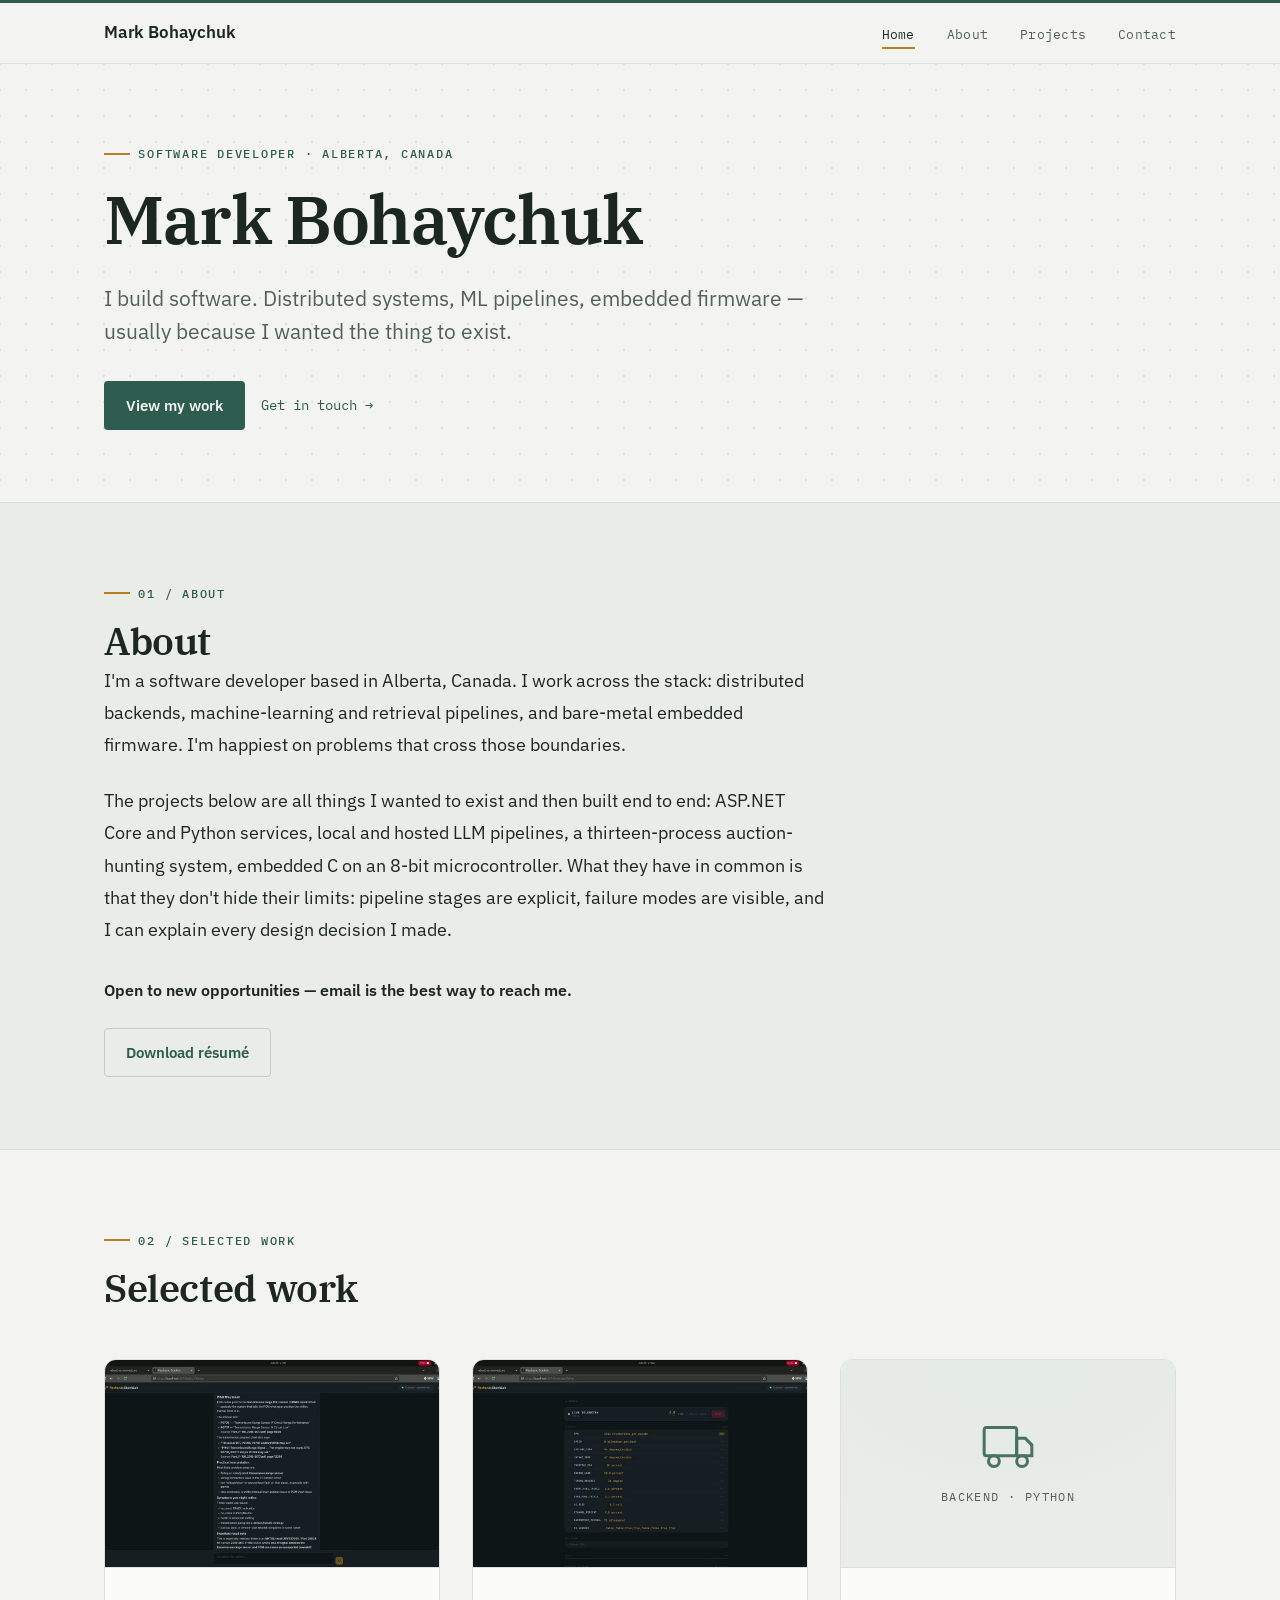
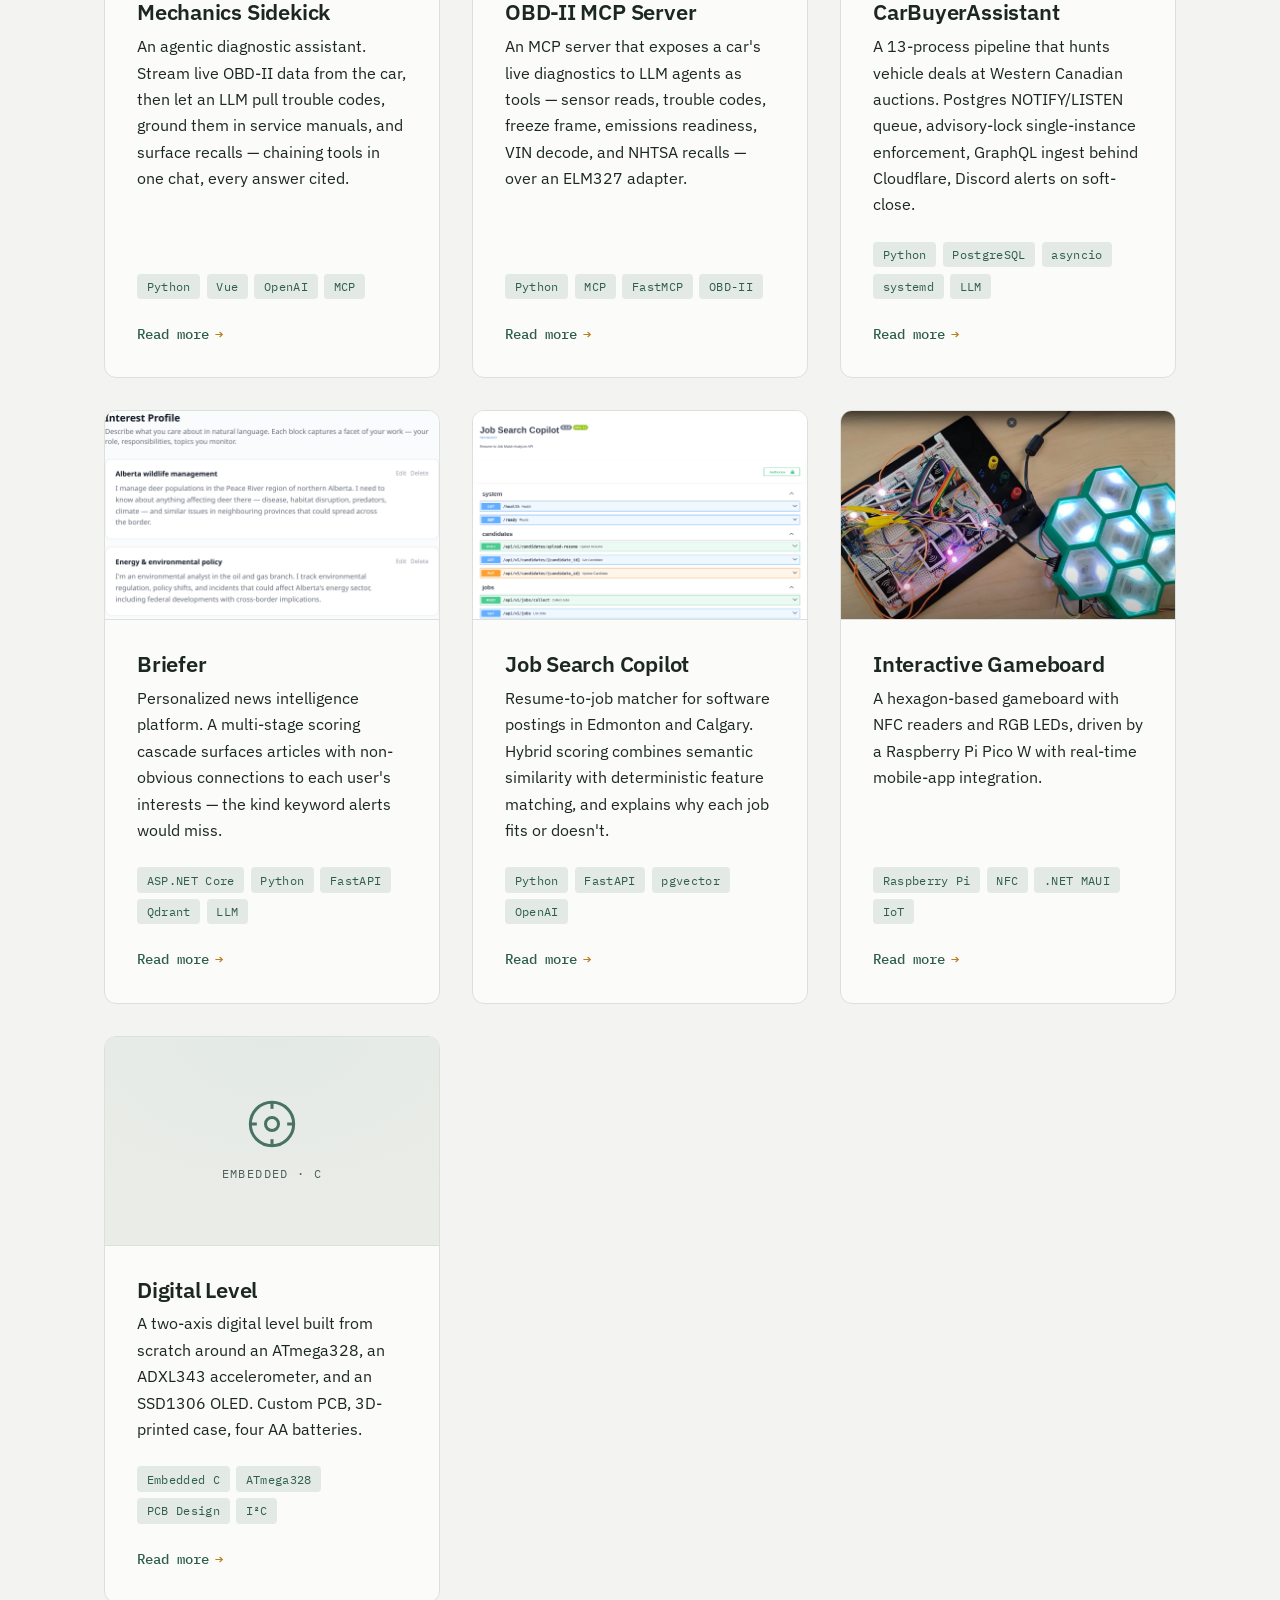
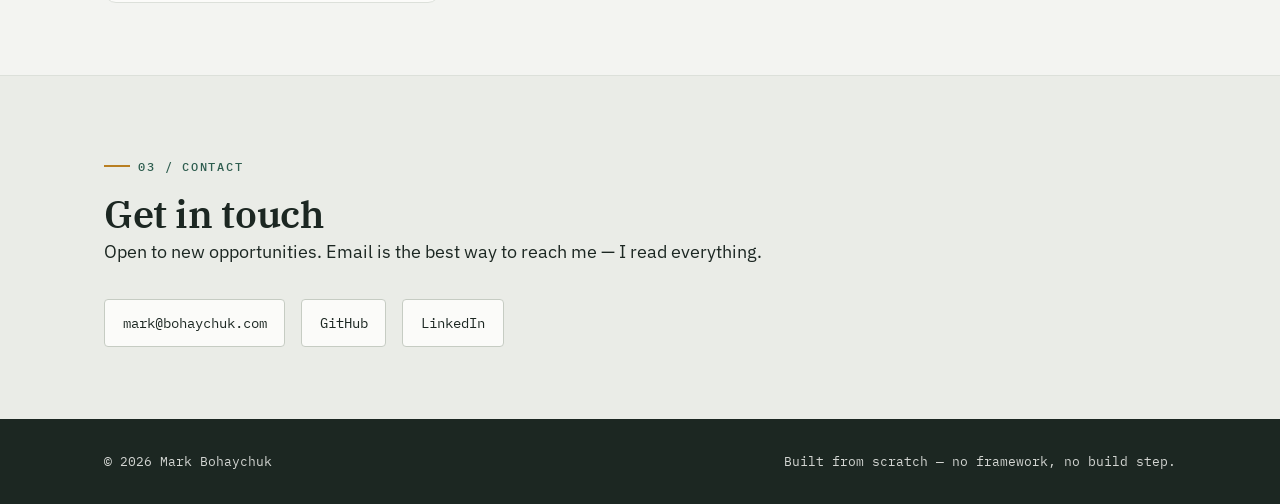
==== commit d6f40cb4: "feat: clickable project cards, reorder, and accuracy + voice pass Make the whole project card clicka" ====
--- a/index.html
+++ b/index.html
@@ -72,10 +72,10 @@
                     <p class="eyebrow">01 / About</p>
                     <h2 class="section-title">About</h2>
                     <p class="about-text">
-                        I'm a software developer based in Alberta, Canada. I work across the stack &mdash; distributed backends, machine-learning and retrieval pipelines, and bare-metal embedded firmware &mdash; and I'm happiest on problems that cross those boundaries.
+                        I'm a software developer based in Alberta, Canada. I work across the stack: distributed backends, machine-learning and retrieval pipelines, and bare-metal embedded firmware. I'm happiest on problems that cross those boundaries.
                     </p>
                     <p class="about-text">
-                        The projects below are all things I wanted to exist and then built end to end: ASP.NET Core and Python services, local and hosted LLM pipelines, a ten-process auction-hunting system, embedded C on an 8-bit microcontroller. The throughline is systems that are honest about their own limits &mdash; explicit pipeline stages, visible failure modes, and design decisions I made for reasons I can explain.
+                        The projects below are all things I wanted to exist and then built end to end: ASP.NET Core and Python services, local and hosted LLM pipelines, a thirteen-process auction-hunting system, embedded C on an 8-bit microcontroller. What they have in common is that they don't hide their limits: pipeline stages are explicit, failure modes are visible, and I can explain every design decision I made.
                     </p>
                     <p class="about-status">Open to new opportunities &mdash; email is the best way to reach me.</p>
                     <div class="about-cta">
@@ -93,6 +93,46 @@
                     <h2 class="section-title">Selected work</h2>
                 </div>
                 <div class="projects-grid">
+                    <!-- Mechanics Sidekick -->
+                    <article class="project-card reveal" data-project="mechanics-sidekick">
+                        <div class="project-media">
+                            <img class="project-shot" src="images/mechanics-sidekick/chat-citations.jpg" alt="Mechanics Sidekick answering with trouble codes grounded in a service manual and a matching recall, citations inline" loading="lazy" decoding="async">
+                        </div>
+                        <div class="project-content">
+                            <h3 class="project-title">Mechanics Sidekick</h3>
+                            <p class="project-description">
+                                An agentic diagnostic assistant. Stream live OBD-II data from the car, then let an LLM pull trouble codes, ground them in service manuals, and surface recalls — chaining tools in one chat, every answer cited.
+                            </p>
+                            <div class="project-tags">
+                                <span class="tag">Python</span>
+                                <span class="tag">Vue</span>
+                                <span class="tag">OpenAI</span>
+                                <span class="tag">MCP</span>
+                            </div>
+                            <a href="projects/mechanics-sidekick.html" class="project-link">Read more <span class="arrow" aria-hidden="true">→</span></a>
+                        </div>
+                    </article>
+
+                    <!-- OBD-II MCP Server -->
+                    <article class="project-card reveal" data-project="obd-ii-mcp-server">
+                        <div class="project-media">
+                            <img class="project-shot" src="images/obd-ii-mcp-server/live-telemetry.jpg" alt="Live OBD-II telemetry — RPM, coolant temp, engine load — streamed from a 2015 F-150 through the MCP server" loading="lazy" decoding="async">
+                        </div>
+                        <div class="project-content">
+                            <h3 class="project-title">OBD-II MCP Server</h3>
+                            <p class="project-description">
+                                An MCP server that exposes a car's live diagnostics to LLM agents as tools — sensor reads, trouble codes, freeze frame, emissions readiness, VIN decode, and NHTSA recalls — over an ELM327 adapter.
+                            </p>
+                            <div class="project-tags">
+                                <span class="tag">Python</span>
+                                <span class="tag">MCP</span>
+                                <span class="tag">FastMCP</span>
+                                <span class="tag">OBD-II</span>
+                            </div>
+                            <a href="projects/obd-ii-mcp-server.html" class="project-link">Read more <span class="arrow" aria-hidden="true">→</span></a>
+                        </div>
+                    </article>
+
                     <!-- CarBuyerAssistant -->
                     <article class="project-card reveal" data-project="carbuyer">
                         <div class="project-media">
@@ -109,7 +149,7 @@
                         <div class="project-content">
                             <h3 class="project-title">CarBuyerAssistant</h3>
                             <p class="project-description">
-                                A 10-process pipeline that hunts vehicle deals at Western Canadian auctions. Postgres NOTIFY/LISTEN queue, advisory-lock single-instance enforcement, GraphQL ingest behind Cloudflare, Discord alerts on soft-close.
+                                A 13-process pipeline that hunts vehicle deals at Western Canadian auctions. Postgres NOTIFY/LISTEN queue, advisory-lock single-instance enforcement, GraphQL ingest behind Cloudflare, Discord alerts on soft-close.
                             </p>
                             <div class="project-tags">
                                 <span class="tag">Python</span>
@@ -160,46 +200,6 @@
                                 <span class="tag">OpenAI</span>
                             </div>
                             <a href="projects/job-search-copilot.html" class="project-link">Read more <span class="arrow" aria-hidden="true">→</span></a>
-                        </div>
-                    </article>
-
-                    <!-- Mechanics Sidekick -->
-                    <article class="project-card reveal" data-project="mechanics-sidekick">
-                        <div class="project-media">
-                            <img class="project-shot" src="images/mechanics-sidekick/chat-citations.jpg" alt="Mechanics Sidekick answering with trouble codes grounded in a service manual and a matching recall, citations inline" loading="lazy" decoding="async">
-                        </div>
-                        <div class="project-content">
-                            <h3 class="project-title">Mechanics Sidekick</h3>
-                            <p class="project-description">
-                                An agentic diagnostic assistant. Stream live OBD-II data from the car, then let an LLM pull trouble codes, ground them in service manuals, and surface recalls — chaining tools in one chat, every answer cited.
-                            </p>
-                            <div class="project-tags">
-                                <span class="tag">Python</span>
-                                <span class="tag">Vue</span>
-                                <span class="tag">OpenAI</span>
-                                <span class="tag">MCP</span>
-                            </div>
-                            <a href="projects/mechanics-sidekick.html" class="project-link">Read more <span class="arrow" aria-hidden="true">→</span></a>
-                        </div>
-                    </article>
-
-                    <!-- OBD-II MCP Server -->
-                    <article class="project-card reveal" data-project="obd-ii-mcp-server">
-                        <div class="project-media">
-                            <img class="project-shot" src="images/obd-ii-mcp-server/live-telemetry.jpg" alt="Live OBD-II telemetry — RPM, coolant temp, engine load — streamed from a 2015 F-150 through the MCP server" loading="lazy" decoding="async">
-                        </div>
-                        <div class="project-content">
-                            <h3 class="project-title">OBD-II MCP Server</h3>
-                            <p class="project-description">
-                                An MCP server that exposes a car's live diagnostics to LLM agents as tools — sensor reads, trouble codes, freeze frame, emissions readiness, VIN decode, and NHTSA recalls — over an ELM327 adapter.
-                            </p>
-                            <div class="project-tags">
-                                <span class="tag">Python</span>
-                                <span class="tag">MCP</span>
-                                <span class="tag">FastMCP</span>
-                                <span class="tag">OBD-II</span>
-                            </div>
-                            <a href="projects/obd-ii-mcp-server.html" class="project-link">Read more <span class="arrow" aria-hidden="true">→</span></a>
                         </div>
                     </article>
 
--- a/css/styles.css
+++ b/css/styles.css
@@ -385,6 +385,7 @@
     overflow: hidden;
     display: flex;
     flex-direction: column;
+    position: relative;
     transition: transform var(--transition-base), box-shadow var(--transition-base), border-color var(--transition-base);
 }
 
@@ -485,6 +486,15 @@
     align-items: center;
     gap: 0.4rem;
     align-self: flex-start;
+}
+
+/* Stretch the link's hit area over the whole card so clicking anywhere
+   on the card navigates, while keeping a real, focusable anchor. */
+.project-link::after {
+    content: "";
+    position: absolute;
+    inset: 0;
+    z-index: 1;
 }
 
 .project-link .arrow {
